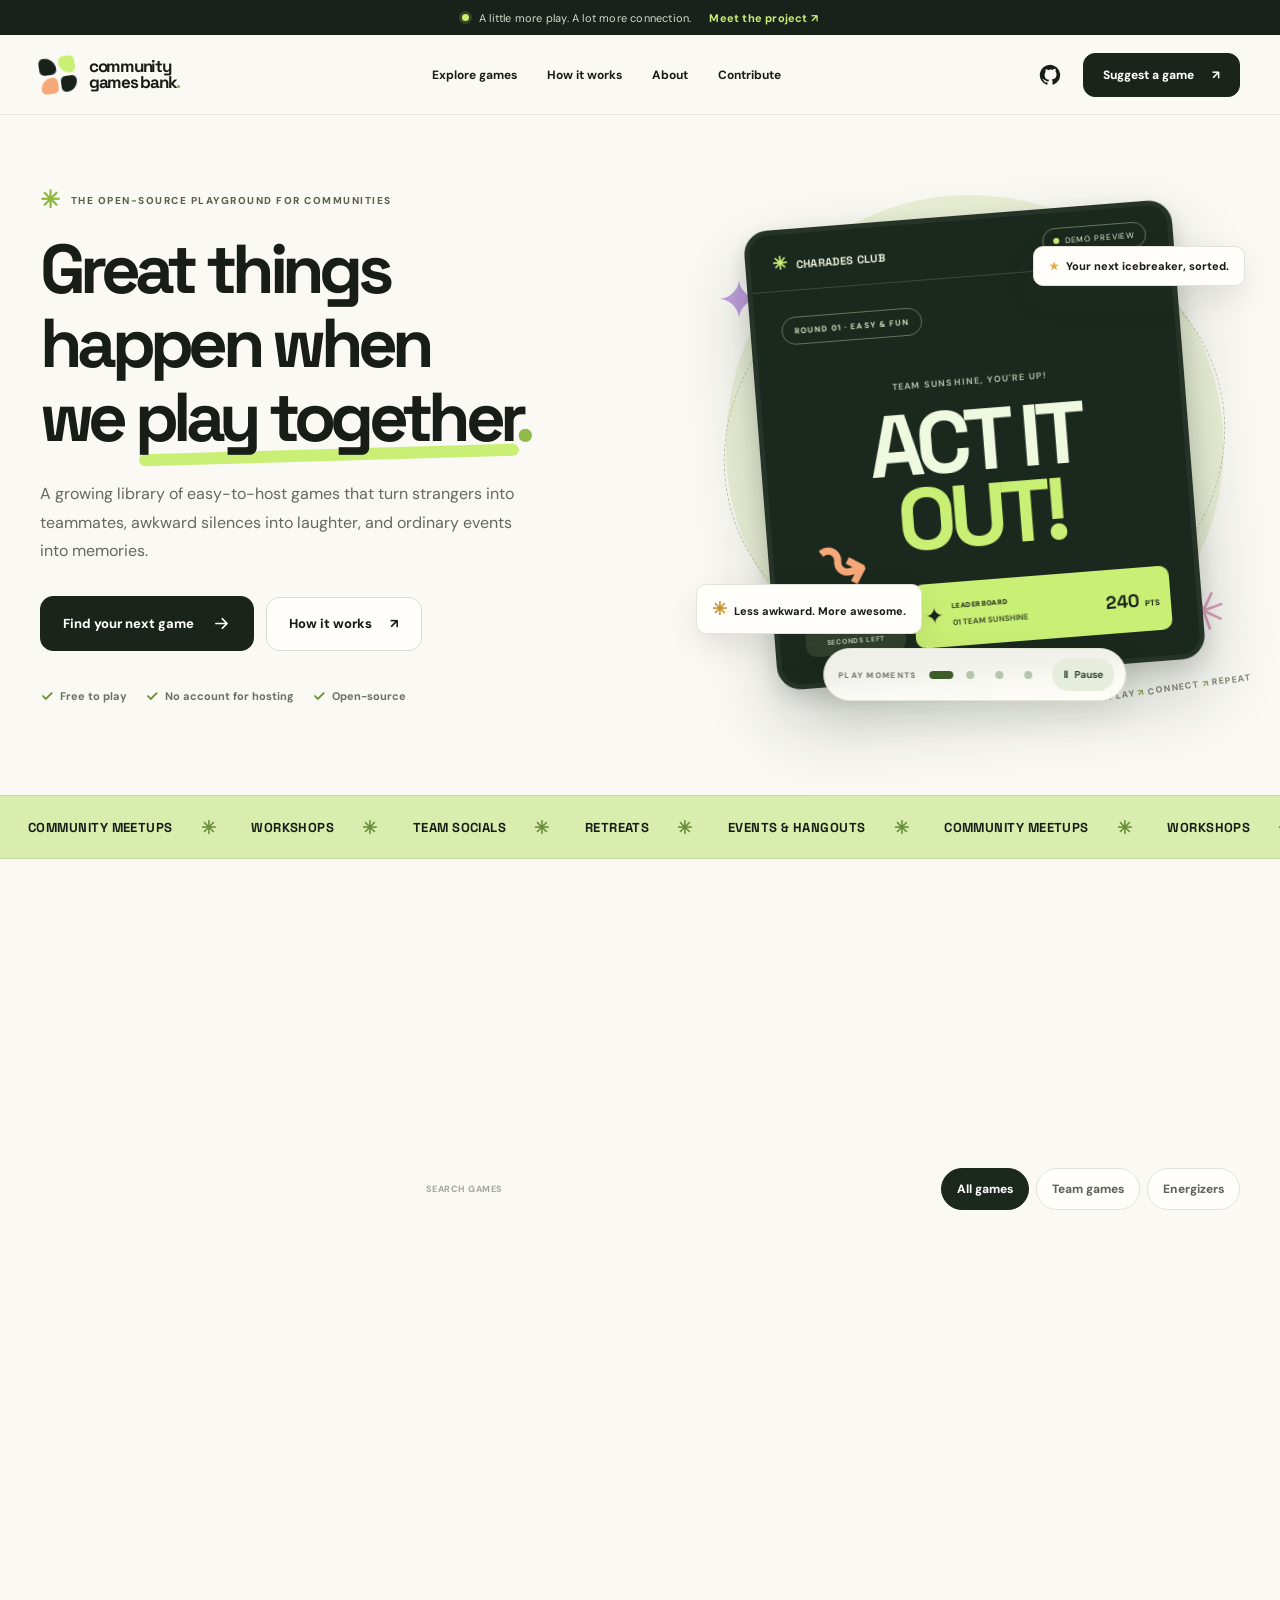
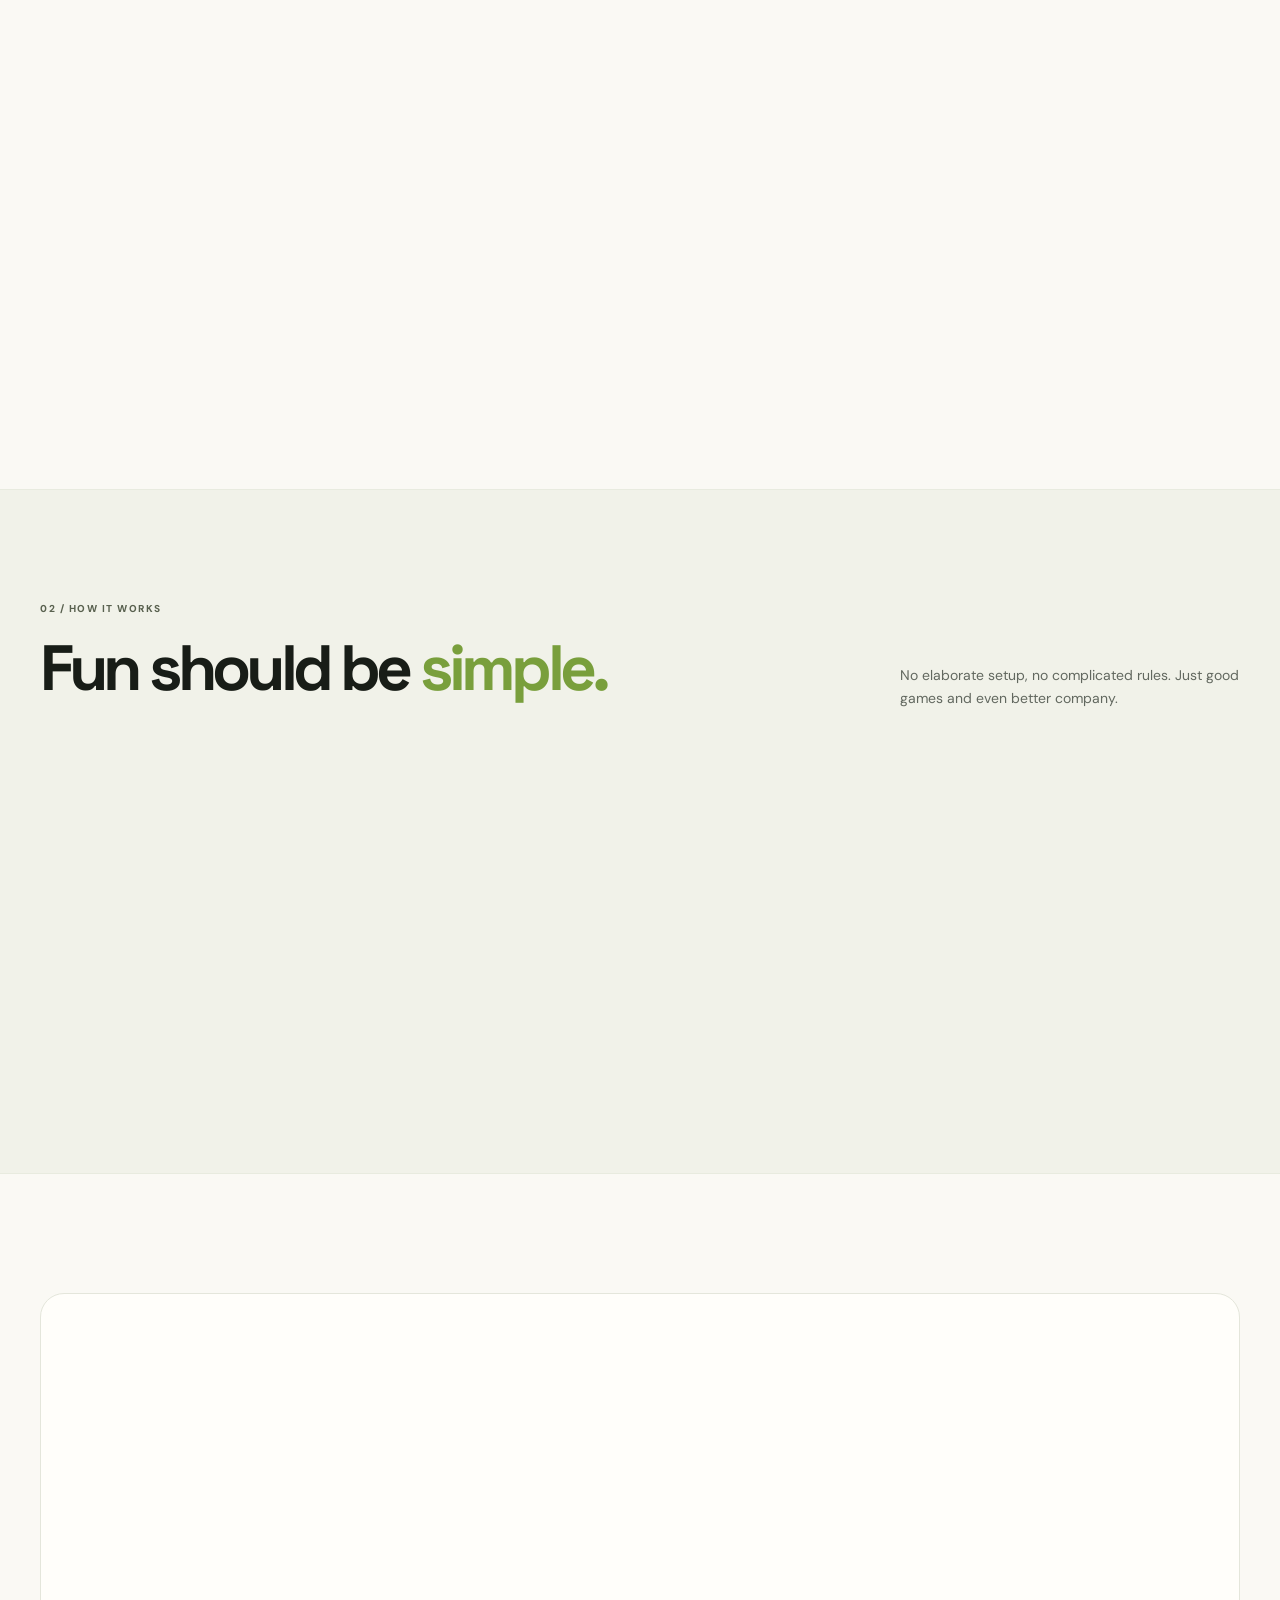
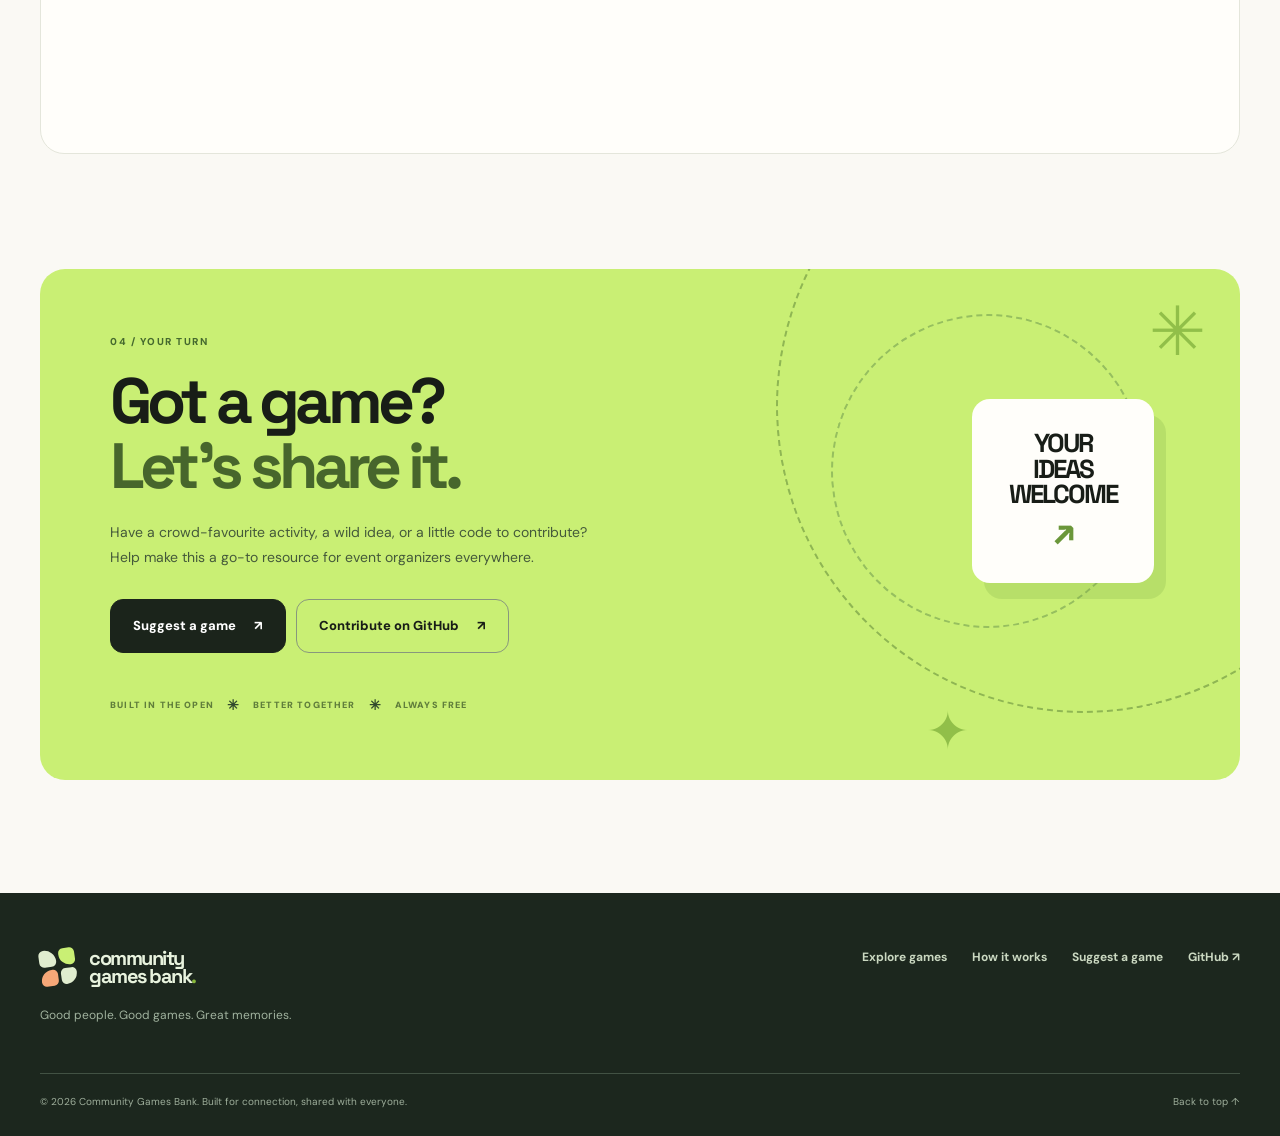
==== index.html @ 1882bea6 "Animate Games Bank homepage with scroll reveals and rotating game previews" ====
<!doctype html>
<html lang="en">
<head>
  <meta charset="utf-8">
  <meta name="viewport" content="width=device-width, initial-scale=1">
  <meta name="theme-color" content="#faf9f4">
  <meta name="description" content="Community Games Bank is a free, open-source library of fun, ready-to-host games for community managers, facilitators and event organizers. Find your next crowd favourite.">
  <meta property="og:type" content="website">
  <meta property="og:title" content="Community Games Bank — Play makes people connect">
  <meta property="og:description" content="Find and host fun group games for meetups, workshops, events and communities. Free, open-source, made for people bringing people together.">
  <meta property="og:url" content="https://community-games-bank.vercel.app/">
  <title>Community Games Bank — Bring people together through play</title>
  <link rel="preconnect" href="https://fonts.googleapis.com">
  <link rel="preconnect" href="https://fonts.gstatic.com" crossorigin>
  <link href="https://fonts.googleapis.com/css2?family=DM+Sans:wght@400;500;600;700;800&family=Space+Grotesk:wght@400;500;600;700;800&display=swap" rel="stylesheet">
  <link rel="stylesheet" href="/assets/styles.css?v=motion-2">
  <script src="/assets/app.js?v=motion-2" defer></script>
</head>
<body>
  <a class="skip-link" href="#main">Skip to content</a>
  <div class="notice"><span class="pulse-dot"></span> A little more play. A lot more connection. <a href="#about">Meet the project <span aria-hidden="true">↗</span></a></div>
  <header class="site-header" id="top">
    <div class="container header-inner">
      <a href="/" class="brand" aria-label="Community Games Bank home">
        <span class="brandmark" aria-hidden="true"><i></i><i></i><i></i><i></i></span>
        <span>community<span class="brand-second">games bank<span class="brand-period">.</span></span></span>
      </a>
      <nav class="desktop-nav" aria-label="Main navigation">
        <a href="#games">Explore games</a>
        <a href="#how">How it works</a>
        <a href="#about">About</a>
        <a href="#contribute">Contribute</a>
      </nav>
      <div class="header-actions">
        <a class="github-top" href="https://github.com/Mogaji-Bolaji-Abdullah/Community-Games-Bank" target="_blank" rel="noopener noreferrer" aria-label="GitHub repository (opens new tab)">
          <svg viewBox="0 0 24 24" aria-hidden="true"><path fill="currentColor" d="M12 .8A11.2 11.2 0 0 0 8.46 22.6c.56.1.77-.24.77-.54v-2.1c-3.13.68-3.79-1.33-3.79-1.33-.51-1.3-1.25-1.65-1.25-1.65-1.03-.7.08-.68.08-.68 1.13.08 1.72 1.16 1.72 1.16 1 .17 1.68.8 2.03 1.3.87.25 1.74.19 2.54.01.08-.72.38-1.3.7-1.59-2.5-.29-5.13-1.25-5.13-5.55 0-1.22.43-2.21 1.15-3-.11-.29-.5-1.43.1-2.99 0 0 .94-.3 3.07 1.15A10.7 10.7 0 0 1 12 6.03c.95 0 1.91.13 2.8.38 2.13-1.45 3.06-1.15 3.06-1.15.6 1.56.22 2.7.11 2.99.72.79 1.14 1.78 1.14 3 0 4.31-2.63 5.25-5.14 5.54.39.33.74.96.74 1.95v3.32c0 .3.2.65.77.54A11.2 11.2 0 0 0 12 .8Z"/></svg>
        </a>
        <a class="button button-dark header-cta" href="#contribute">Suggest a game <span aria-hidden="true">↗</span></a>
        <button class="menu-toggle" id="menuToggle" aria-label="Open navigation" aria-controls="mobileNav" aria-expanded="false"><span></span><span></span><span></span></button>
      </div>
    </div>
    <nav class="mobile-nav" id="mobileNav" aria-label="Mobile navigation" hidden>
      <a href="#games">Explore games</a><a href="#how">How it works</a><a href="#about">About</a><a href="#contribute">Contribute</a>
      <a href="https://github.com/Mogaji-Bolaji-Abdullah/Community-Games-Bank" target="_blank" rel="noopener noreferrer">View on GitHub ↗</a>
    </nav>
  </header>

  <main id="main">
    <section class="hero container" aria-labelledby="hero-heading">
      <div class="hero-copy">
        <div class="eyebrow"><span class="eyebrow-star">✳</span> THE OPEN-SOURCE PLAYGROUND FOR COMMUNITIES</div>
        <h1 id="hero-heading">Great things<br>happen when<br>we <span class="highlight-text">play together<span class="highlight-dot">.</span></span></h1>
        <p class="hero-description">A growing library of easy-to-host games that turn strangers into teammates, awkward silences into laughter, and ordinary events into memories.</p>
        <div class="hero-buttons">
          <a class="button button-dark button-large" href="#games">Find your next game <svg class="arrow-icon" viewBox="0 0 24 24" fill="none" stroke="currentColor" stroke-width="2.2" stroke-linecap="round" stroke-linejoin="round" aria-hidden="true"><path d="M5 12h14m-6-6 6 6-6 6"/></svg></a>
          <a class="button button-light button-large" href="#how">How it works <span aria-hidden="true">↗</span></a>
        </div>
        <div class="benefits"><span><svg viewBox="0 0 24 24" aria-hidden="true"><path d="m5 12 5 5L20 7"/></svg> Free to play</span><span><svg viewBox="0 0 24 24" aria-hidden="true"><path d="m5 12 5 5L20 7"/></svg> No account for hosting</span><span><svg viewBox="0 0 24 24" aria-hidden="true"><path d="m5 12 5 5L20 7"/></svg> Open-source</span></div>
      </div>
      <div class="hero-art" aria-label="Illustrative Charades Club game preview with sample teams, scores, and changing prompts" role="img">
        <div class="hero-spark hero-spark-one">✳</div><div class="hero-spark hero-spark-two">✦</div>
        <div class="floating-tag tag-top"><span>★</span> Your next icebreaker, sorted.</div>
        <div class="mock-window">
          <div class="mock-topbar"><span class="mock-brand"><span class="mock-brand-star">✳</span> CHARADES CLUB</span><span class="mock-live"><span></span> DEMO PREVIEW</span></div>
          <div class="mock-body">
            <div class="mock-play-label">ROUND 01 · EASY &amp; FUN</div>
            <div class="mock-mid"><div class="mock-turn-label">TEAM SUNSHINE, YOU'RE UP!</div><div class="mock-word"><span id="previewWordTop">ACT IT</span><br><em id="previewWordBottom">OUT!</em><span class="mock-squiggle">↝</span></div></div>
            <div class="mock-bottom"><div class="mock-timer"><span>00</span><span>:</span><span>45</span><small>SECONDS LEFT</small></div><div class="mock-score"><span class="mini-trophy">✦</span><div class="mock-score-label">LEADERBOARD <small>01 TEAM SUNSHINE</small></div><strong><span id="previewScore">240</span> <small>PTS</small></strong></div></div>
          </div>
        </div>
        <div class="floating-tag tag-bottom"><span class="tiny-party">✳</span> Less awkward. More awesome.</div>
        <div class="hero-preview-nav" aria-label="Animated game preview controls">
          <span class="preview-eyebrow">PLAY MOMENTS</span>
          <div class="preview-pips" id="previewPips" role="group" aria-label="Choose a preview">
            <button type="button" class="preview-pip is-active" data-slide="0" aria-label="Preview one: Act it out" aria-pressed="true"></button>
            <button type="button" class="preview-pip" data-slide="1" aria-label="Preview two: Guess the word" aria-pressed="false"></button>
            <button type="button" class="preview-pip" data-slide="2" aria-label="Preview three: Beat the clock" aria-pressed="false"></button>
            <button type="button" class="preview-pip" data-slide="3" aria-label="Preview four: Top the leaderboard" aria-pressed="false"></button>
          </div>
          <button type="button" class="preview-toggle" id="previewToggle" aria-label="Pause game preview animations" aria-pressed="false"><span aria-hidden="true">Ⅱ</span> Pause</button>
        </div>
        <span class="art-corner-stamp">PLAY <span>↗</span> CONNECT <span>↗</span> REPEAT</span>
      </div>
    </section>

    <div class="marquee-strip" aria-label="Great for meetups, workshops, team socials, retreats and community hangouts"><div class="marquee-inner"><span>COMMUNITY MEETUPS <b>✳</b></span><span>WORKSHOPS <b>✳</b></span><span>TEAM SOCIALS <b>✳</b></span><span>RETREATS <b>✳</b></span><span>EVENTS &amp; HANGOUTS <b>✳</b></span><span>COMMUNITY MEETUPS <b>✳</b></span><span>WORKSHOPS <b>✳</b></span></div></div>

    <section id="games" class="section library container" aria-labelledby="games-heading">
      <div class="section-header library-header"><div><p class="section-kicker">01 / THE GAME LIBRARY</p><h2 id="games-heading">Find the fun<span class="period">.</span></h2><p class="section-intro">The right activity can change the whole room. Explore what's ready to play.</p></div><div class="library-count"><span id="liveCount">01</span><small>GAME LIVE &amp;<br>MORE TO COME</small></div></div>
      <div class="directory-tools"><label class="search-shell" for="gameSearch"><svg viewBox="0 0 24 24" fill="none" stroke="currentColor" stroke-width="2" stroke-linecap="round" aria-hidden="true"><circle cx="11" cy="11" r="7"/><path d="m16 16 5 5"/></svg><input id="gameSearch" type="search" placeholder="Search games, formats, occasions..." autocomplete="off"><span class="search-hint">SEARCH GAMES</span></label><div class="filters" id="gameFilters" aria-label="Filter games"><button class="filter-chip active" type="button" data-filter="all" aria-pressed="true">All games</button></div></div>
      <div id="gamesGrid" class="games-grid" aria-live="polite" aria-relevant="additions removals"></div>
      <div class="empty-state" id="emptyState" hidden><span>✳</span><h3>No games found just yet.</h3><p>We're growing the library. Have a game in mind? Help us add it.</p><button type="button" class="button button-dark" data-open-suggest>Suggest a game ↗</button><button class="text-button" id="clearFilters" type="button">Clear filters</button></div>
      <div class="roadmap-block"><div class="roadmap-title"><div><span class="roadmap-label"><span class="tiny-green-dot"></span> UP NEXT IN THE BANK</span><h3>More ways to break the ice.</h3><p>Ideas we'd love to bring to life with the community.</p></div><a class="text-link" href="https://github.com/Mogaji-Bolaji-Abdullah/Community-Games-Bank/issues" target="_blank" rel="noopener noreferrer">See community ideas <span aria-hidden="true">↗</span></a></div><div class="roadmap-grid">
        <article class="roadmap-card roadmap-bingo"><div class="roadmap-art art-bingo"><div class="bingo-grid" aria-hidden="true"><span>B</span><span>I</span><span>N</span><span>G</span><span>O</span><span>★</span><span>♥</span><span>✳</span><span>✓</span><span>✦</span><span>◌</span><span>★</span><span>●</span><span>✳</span><span>✓</span></div></div><div class="roadmap-content"><span class="mini-status">ON THE WISHLIST</span><h4>Human Bingo</h4><p>Get people mingling with a mission.</p><button type="button" class="wishlist-button" data-request="Human Bingo">Request this game <span aria-hidden="true">↗</span></button></div></article>
        <article class="roadmap-card roadmap-trivia"><div class="roadmap-art art-trivia" aria-hidden="true"><span class="trivia-bubble">?</span><span class="trivia-tick">✳</span></div><div class="roadmap-content"><span class="mini-status">ON THE WISHLIST</span><h4>Quickfire Trivia</h4><p>A little friendly competition goes a long way.</p><button type="button" class="wishlist-button" data-request="Quickfire Trivia">Request this game <span aria-hidden="true">↗</span></button></div></article>
        <article class="roadmap-card roadmap-spin"><div class="roadmap-art art-spin" aria-hidden="true"><div class="spinner-art"><span>✦</span></div><div class="spinner-arrow">▼</div></div><div class="roadmap-content"><span class="mini-status">ON THE WISHLIST</span><h4>Icebreaker Roulette</h4><p>One spin. One prompt. Endless conversations.</p><button type="button" class="wishlist-button" data-request="Icebreaker Roulette">Request this game <span aria-hidden="true">↗</span></button></div></article>
      </div></div>
    </section>

    <section id="how" class="section how-section" aria-labelledby="how-heading"><div class="container"><div class="how-header"><div><p class="section-kicker">02 / HOW IT WORKS</p><h2 id="how-heading">Fun should be <span class="serif-accent">simple.</span></h2></div><p>No elaborate setup, no complicated rules. Just good games and even better company.</p></div><div class="steps-grid"><div class="step"><div class="step-num">01<span>↗</span></div><div class="step-icon step-icon-one" aria-hidden="true"><svg viewBox="0 0 64 64"><circle cx="28" cy="27" r="14" fill="none" stroke="currentColor" stroke-width="4"/><path d="m39 39 14 14" fill="none" stroke="currentColor" stroke-width="4" stroke-linecap="round"/></svg></div><h3>Pick your vibe</h3><p>Browse the bank and find a game that fits your people and your moment.</p></div><div class="step"><div class="step-num">02<span>↗</span></div><div class="step-icon step-icon-two" aria-hidden="true"><svg viewBox="0 0 64 64"><rect x="10" y="12" width="44" height="40" rx="8" fill="none" stroke="currentColor" stroke-width="4"/><path d="m27 22 17 10-17 10z" fill="currentColor"/></svg></div><h3>Hit play</h3><p>Open it in your browser, gather your teams, and let the good times roll.</p></div><div class="step"><div class="step-num">03<span>↗</span></div><div class="step-icon step-icon-three" aria-hidden="true"><svg viewBox="0 0 64 64"><path d="M16 49c5-12 7-14 16-14s11 2 16 14" fill="none" stroke="currentColor" stroke-width="4" stroke-linecap="round"/><circle cx="32" cy="21" r="10" fill="none" stroke="currentColor" stroke-width="4"/><path d="m51 16 4 0m-2-2v4M9 15l7 0m-3.5-3.5v7" stroke="currentColor" stroke-width="3" stroke-linecap="round"/></svg></div><h3>Make a memory</h3><p>Turn a room of people into a room full of stories worth retelling.</p></div></div></div></section>

    <section id="about" class="section about-section container" aria-labelledby="about-heading"><div class="about-card"><div class="about-left"><div class="about-stamp">BUILT FOR<br><strong>THE PEOPLE<br>PEOPLE</strong><span>✳</span></div></div><div class="about-right"><p class="section-kicker">03 / THE IDEA</p><h2 id="about-heading">Less planning.<br>More <em>playing.</em></h2><p>Every community manager knows the pressure of getting a room to connect. We built Community Games Bank so the fun part doesn't become another task on your to-do list.</p><p>This is a free, open-source collection for facilitators, community builders, volunteers and event hosts. We're starting with Charades and building the rest with you.</p><a href="https://github.com/Mogaji-Bolaji-Abdullah/Community-Games-Bank" class="text-link" target="_blank" rel="noopener noreferrer">Explore the open-source project <span aria-hidden="true">↗</span></a></div></div></section>

    <section id="contribute" class="section contribute-section container" aria-labelledby="contribute-heading"><div class="contribute-panel"><div class="contrib-deco deco-one">✳</div><div class="contrib-deco deco-two">✦</div><div class="contribute-copy"><p class="section-kicker">04 / YOUR TURN</p><h2 id="contribute-heading">Got a game?<br><em>Let's share it.</em></h2><p>Have a crowd-favourite activity, a wild idea, or a little code to contribute? Help make this a go-to resource for event organizers everywhere.</p><div class="contribute-buttons"><button type="button" class="button button-dark button-large" data-open-suggest>Suggest a game <span aria-hidden="true">↗</span></button><a href="https://github.com/Mogaji-Bolaji-Abdullah/Community-Games-Bank/blob/main/CONTRIBUTING.md" target="_blank" rel="noopener noreferrer" class="button button-outline button-large">Contribute on GitHub <span aria-hidden="true">↗</span></a></div><div class="contrib-foot">BUILT IN THE OPEN <span>✳</span> BETTER TOGETHER <span>✳</span> ALWAYS FREE</div></div><div class="contrib-sticker" aria-hidden="true"><span>YOUR<br>IDEAS<br>WELCOME</span><b>↗</b></div></div></section>
  </main>

  <footer class="footer"><div class="container"><div class="footer-top"><div><a href="/" class="brand footer-brand"><span class="brandmark" aria-hidden="true"><i></i><i></i><i></i><i></i></span><span>community<span class="brand-second">games bank<span class="brand-period">.</span></span></span></a><p>Good people. Good games. Great memories.</p></div><div class="footer-links"><a href="#games">Explore games</a><a href="#how">How it works</a><a href="#contribute">Suggest a game</a><a href="https://github.com/Mogaji-Bolaji-Abdullah/Community-Games-Bank" target="_blank" rel="noopener noreferrer">GitHub ↗</a></div></div><div class="footer-bottom"><span>© <span id="year">2026</span> Community Games Bank. Built for connection, shared with everyone.</span><a href="#top">Back to top ↑</a></div></div></footer>

  <dialog id="suggestDialog" class="suggest-dialog" aria-labelledby="dialogTitle"><div class="dialog-inner"><button type="button" class="dialog-close" id="closeDialog" aria-label="Close suggest game dialog">×</button><p class="section-kicker">HAVE AN IDEA?</p><h2 id="dialogTitle">Bring a game<br>to the bank<span class="period">.</span></h2><p class="dialog-sub">Share what you have in mind. We'll prepare a GitHub suggestion you can review and submit.</p><form id="suggestForm"><div class="form-field"><label for="ideaName">What's the game called? <span>*</span></label><input id="ideaName" name="game_name" placeholder="e.g. Guess the Emoji" required maxlength="100" autocomplete="off"></div><div class="form-field"><label for="ideaUse">What's it great for? <span>*</span></label><select id="ideaUse" name="use_case" required><option value="" disabled selected>Choose an occasion</option><option>Icebreakers & introductions</option><option>Team bonding</option><option>Energizers & warm-ups</option><option>Workshops & learning</option><option>Networking events</option><option>Other</option></select></div><div class="form-field"><label for="ideaDescription">How does it work? <span>*</span></label><textarea id="ideaDescription" name="description" rows="4" maxlength="2000" required placeholder="Tell us how to play, what you need, and why people love it..."></textarea></div><p class="form-note">You'll be taken to GitHub to submit the suggestion. A GitHub account is required. Nothing is submitted without your confirmation.</p><button type="submit" class="button button-dark button-large submit-idea">Continue to GitHub <span aria-hidden="true">↗</span></button></form></div></dialog>
</body>
</html>
---- assets/styles.css ----
:root{--ink:#181d17;--muted:#62685f;--paper:#faf9f4;--white:#fffefa;--line:#e6e5df;--lime:#c9ef74;--deep:#18221b;--orange:#f6a878;--purple:#c6b5ef;--radius:24px;--font:'DM Sans',sans-serif;--display:'Space Grotesk',sans-serif}*{box-sizing:border-box}html{scroll-behavior:smooth;scroll-padding-top:105px}body{margin:0;background:var(--paper);color:var(--ink);font-family:var(--font);-webkit-font-smoothing:antialiased}body.dialog-open{overflow:hidden}button,input,select,textarea{font:inherit}button{cursor:pointer}a{color:inherit;text-decoration:none}a:focus-visible,button:focus-visible,input:focus-visible,select:focus-visible,textarea:focus-visible{outline:3px solid #91bc42;outline-offset:4px}button:disabled{cursor:not-allowed;opacity:.6}p,h1,h2,h3,h4{margin-top:0}::selection{background:#d7f1a6;color:#19221b}.container{width:min(1200px,calc(100% - 80px));margin-inline:auto}.skip-link{position:absolute;top:-50px;left:10px;background:var(--ink);color:white;z-index:100;padding:12px 18px;border-radius:10px}.skip-link:focus{top:10px}.notice{height:35px;background:var(--deep);color:#d1ddc8;display:flex;justify-content:center;align-items:center;gap:10px;font-size:11px;letter-spacing:.018em}.notice a{color:var(--lime);font-weight:700;margin-left:8px}.pulse-dot,.tiny-green-dot{width:7px;height:7px;display:inline-block;background:var(--lime);border-radius:50%;box-shadow:0 0 0 3px #c9ef742b}.site-header{position:sticky;top:0;background:rgba(250,249,244,.96);backdrop-filter:blur(18px);border-bottom:1px solid #e6e6de;z-index:30}.header-inner{height:79px;display:flex;justify-content:space-between;align-items:center;gap:24px}.brand{display:inline-flex;align-items:center;gap:13px;flex-shrink:0;font-family:var(--display);font-size:17px;line-height:.93;font-weight:800;letter-spacing:-.075em}.brand-second{display:block}.brand-period{color:#87b73b}.brandmark{width:36px;height:36px;display:grid;grid-template-columns:1fr 1fr;gap:3px;transform:rotate(-8deg)}.brandmark i{display:block;background:var(--deep);border-radius:6px}.brandmark i:first-child{border-top-right-radius:14px}.brandmark i:nth-child(2){background:var(--lime);border-bottom-left-radius:14px}.brandmark i:nth-child(3){background:var(--orange);border-top-left-radius:14px}.brandmark i:last-child{border-bottom-right-radius:14px}.desktop-nav{display:flex;align-items:center;gap:30px;font-size:12px;font-weight:700}.desktop-nav a{transition:color .2s}.desktop-nav a:hover,.footer-links a:hover{color:#638b20}.header-actions{display:flex;align-items:center;gap:16px}.github-top{width:33px;height:33px;display:grid;place-items:center}.github-top svg{width:22px;height:22px}.button{display:inline-flex;justify-content:center;align-items:center;gap:18px;border:1px solid transparent;border-radius:12px;font-size:12px;font-weight:800;line-height:1;white-space:nowrap;transition:transform .2s ease,background .2s ease,border-color .2s ease;min-height:44px;padding:13px 19px}.button:hover{transform:translateY(-2px)}.button-dark{background:#1b241b;color:#fff;border-color:#1b241b}.button-dark:hover{background:#33402d}.button-light{background:#fffefa;border-color:#dadbd1;color:var(--ink)}.button-light:hover{border-color:#a9af9e}.button-outline{background:transparent;color:var(--ink);border-color:#88977d}.button-outline:hover{background:#f9ffd8}.button-large{min-height:54px;padding:17px 22px;border-radius:13px;font-size:13px}.arrow-icon{width:19px;height:19px}.menu-toggle{display:none;border:0;background:none;width:38px;height:38px;flex-direction:column;justify-content:center;gap:5px;padding:8px}.menu-toggle span{display:block;width:100%;height:2px;border-radius:1px;background:var(--ink)}.mobile-nav{padding:8px 28px 23px;background:var(--paper);border-top:1px solid var(--line)}.mobile-nav a{display:block;padding:13px 5px;font-size:14px;font-weight:700;border-bottom:1px solid var(--line)}.hero{min-height:646px;display:grid;grid-template-columns:1.08fr .92fr;align-items:center;gap:48px;padding-top:65px;padding-bottom:85px}.hero-copy{padding-top:6px}.eyebrow,.section-kicker{font-size:10px;font-weight:800;letter-spacing:.15em;color:#59614f}.eyebrow{display:flex;align-items:center;gap:9px}.eyebrow-star{color:#8db93c;font-size:24px;line-height:.6}.hero h1{font-family:var(--display);font-size:clamp(49px,5.4vw,76px);line-height:1.068;letter-spacing:-.082em;font-weight:800;margin:26px 0 25px;max-width:700px}.highlight-text{position:relative;display:inline-block;white-space:nowrap}.highlight-text::after{content:'';height:12px;position:absolute;left:1%;right:3%;bottom:-6px;background:var(--lime);z-index:-1;transform:rotate(-1.6deg);border-radius:24px}.highlight-dot,.period{color:#91b94b}.hero-description{font-size:16px;line-height:1.8;color:#646961;max-width:500px;margin:0 0 30px}.hero-buttons{display:flex;align-items:center;flex-wrap:wrap;gap:12px}.benefits{margin-top:38px;display:flex;gap:18px;flex-wrap:wrap;color:#697166;font-size:11px;font-weight:700}.benefits>span{display:inline-flex;gap:6px;align-items:center}.benefits svg{width:14px;height:14px;fill:none;stroke:#688f31;stroke-width:3;stroke-linecap:round}.hero-art{position:relative;min-height:530px;display:flex;justify-content:center;align-items:center;isolation:isolate}.hero-art:before{content:'';position:absolute;z-index:-2;width:94%;height:94%;border-radius:49% 51% 50% 50%;background:#eaf0d6;transform:rotate(8deg)}.hero-art:after{content:'';position:absolute;z-index:-1;width:95%;height:80%;border:1px dashed #bec6aa;border-radius:50%;transform:rotate(-13deg)}.mock-window{position:relative;width:81%;min-width:310px;max-width:430px;transform:rotate(-4.5deg);border-radius:24px;background:#1b281e;box-shadow:0 34px 75px #1b281e38,0 9px 22px #1b281e28;border:5px solid #263329;overflow:hidden;z-index:1}.mock-topbar{height:57px;display:flex;justify-content:space-between;align-items:center;padding:0 22px;border-bottom:1px solid #3a493b;color:#e9f2dd}.mock-brand{font-family:var(--display);font-size:11px;font-weight:800;letter-spacing:.03em}.mock-brand-star{color:var(--lime);font-size:18px;margin-right:5px}.mock-live{font-size:8px;letter-spacing:.11em;border:1px solid #65795f;border-radius:30px;padding:7px 10px;display:flex;align-items:center;gap:6px}.mock-live span{width:6px;height:6px;border-radius:50%;background:var(--lime)}.mock-body{padding:26px}.mock-play-label{display:inline-block;border:1px solid #61745c;color:#cbddb9;font-weight:800;letter-spacing:.13em;font-size:8px;padding:8px 12px;border-radius:30px}.mock-mid{min-height:245px;display:flex;justify-content:center;align-items:center;flex-direction:column;text-align:center}.mock-turn-label{font-size:9px;color:#a5b5a1;font-weight:800;letter-spacing:.13em;margin:20px 0 16px}.mock-word{color:#eef9df;font-family:var(--display);font-weight:800;font-size:clamp(65px,6.8vw,95px);line-height:.86;letter-spacing:-.08em;position:relative}.mock-word em{font-style:normal;color:var(--lime)}.mock-squiggle{position:absolute;left:-60px;bottom:-22px;transform:rotate(32deg);font-size:58px;color:var(--orange)}.mock-bottom{display:flex;gap:10px;margin-top:4px}.mock-timer{min-width:100px;padding:12px 10px 10px;background:#31402e;color:var(--lime);font-family:var(--display);font-size:27px;font-weight:800;border-radius:10px;text-align:center;line-height:1}.mock-timer>span:nth-child(2){opacity:.5}.mock-timer small{font-family:var(--font);display:block;font-size:7px;color:#bdcbb4;margin-top:8px;letter-spacing:.1em}.mock-score{flex:1;display:flex;align-items:center;padding:11px;gap:9px;background:var(--lime);border-radius:10px;color:#18221b}.mini-trophy{font-size:22px}.mock-score-label{font-size:7px;font-weight:800;letter-spacing:.06em}.mock-score-label small{display:block;margin-top:7px;letter-spacing:0;font-size:8px;opacity:.75}.mock-score strong{font-size:18px;font-family:var(--display);margin-left:auto;white-space:nowrap}.mock-score strong small{font-family:var(--font);font-size:8px}.floating-tag{position:absolute;z-index:3;background:#fffefa;border:1px solid #e2e2d8;padding:12px 15px;border-radius:10px;box-shadow:0 12px 30px #3343301c;font-size:11px;font-weight:800}.tag-top{top:66px;right:-5px;transform:rotate(7deg)}.tag-top span{color:#e6ab49;margin-right:4px}.tag-bottom{left:-14px;bottom:76px;transform:rotate(-8deg)}.tiny-party{color:#c79231;font-size:18px;margin-right:4px}.hero-spark{position:absolute;font-size:55px;color:#dda2bb}.hero-spark-one{right:14px;bottom:62px;transform:rotate(25deg)}.hero-spark-two{left:6px;top:84px;color:#c09fe0}.art-corner-stamp{position:absolute;right:-12px;bottom:17px;font-size:9px;font-weight:900;letter-spacing:.1em;color:#89907f;transform:rotate(-8deg)}.art-corner-stamp span{color:#8eae54}.marquee-strip{background:#d9eeae;border-block:1px solid #c5dfa1;overflow:hidden}.marquee-inner{height:62px;display:flex;align-items:center;justify-content:space-between;gap:36px;white-space:nowrap;min-width:max-content;width:100%;padding:0 28px;font-family:var(--display);font-size:13px;letter-spacing:.035em;font-weight:800}.marquee-inner span{display:inline-flex;align-items:center;gap:28px}.marquee-inner b{font-size:18px;color:#6c913e;font-weight:800}.section{padding-top:112px;padding-bottom:112px}.section-header{display:flex;justify-content:space-between;align-items:end;gap:20px}.section-kicker{margin-bottom:21px}.section h2{font-family:var(--display);font-size:clamp(42px,5vw,64px);letter-spacing:-.075em;line-height:1.02;margin:0 0 18px;font-weight:800}.section-intro{font-size:15px;color:var(--muted);margin:0;line-height:1.7}.library-count{display:flex;align-items:center;gap:12px;border-left:1px solid #d8dbce;padding-left:22px;min-width:160px;margin-bottom:4px}.library-count>span{font-size:58px;font-family:var(--display);letter-spacing:-.09em;font-weight:800}.library-count small{font-size:9px;letter-spacing:.075em;font-weight:800;color:#71796c;line-height:1.65}.directory-tools{display:flex;justify-content:space-between;gap:20px;align-items:center;margin:47px 0 25px;flex-wrap:wrap}.search-shell{display:flex;align-items:center;flex:1;min-width:250px;max-width:480px;height:56px;border:1px solid #dce0d2;border-radius:12px;background:#fffefa;padding:0 16px;gap:12px;transition:border-color .2s,box-shadow .2s}.search-shell:focus-within{border-color:#8bae4c;box-shadow:0 0 0 3px #c8f08050}.search-shell svg{width:21px;height:21px;color:#889183}.search-shell input{width:100%;min-width:0;background:none;border:0;outline:0!important;color:var(--ink);font-size:13px}.search-shell input::placeholder{color:#8d948b}.search-hint{white-space:nowrap;font-size:9px;color:#a3a99f;font-weight:800;letter-spacing:.06em}.filters{display:flex;align-items:center;gap:7px;flex-wrap:wrap}.filter-chip{border:1px solid #e0e3d9;padding:11px 15px;min-height:42px;background:#fffefa;color:#5c665a;border-radius:30px;font-size:12px;font-weight:800;transition:.2s}.filter-chip:hover{border-color:#919c83}.filter-chip.active{background:#1c271e;border-color:#1c271e;color:white}.games-grid{display:grid;grid-template-columns:1fr;gap:20px}.game-card{display:grid;grid-template-columns:1.1fr .9fr;min-height:353px;background:#fffefa;border:1px solid #e3e4dd;border-radius:22px;overflow:hidden;transition:box-shadow .22s,transform .22s}.game-card:hover{box-shadow:0 20px 55px #20301b14;transform:translateY(-3px)}.game-visual{min-height:336px;padding:24px;position:relative;overflow:hidden;display:flex;justify-content:center;align-items:center}.visual-charades{background:#d5ef99}.visual-charades:before{content:'';position:absolute;inset:34px 28px;border:2px dashed #89ac53;border-radius:150px;transform:rotate(12deg)}.visual-charades:after{content:'✳';position:absolute;left:40px;bottom:10px;font-size:75px;line-height:1;color:#93b758}.charades-poster{width:72%;height:84%;background:#243026;border:7px solid #30432e;border-radius:18px;transform:rotate(8deg);box-shadow:14px 14px 0 #819e5f45,0 18px 35px #253b2925;color:white;display:flex;align-items:center;justify-content:center;flex-direction:column;position:relative}.poster-top{position:absolute;top:20px;left:20px;font-family:var(--display);font-weight:800;font-size:9px;letter-spacing:.12em;color:#b5d1a3}.poster-stars{position:absolute;top:33px;right:30px;color:#e9bd89;font-size:27px}.poster-word{font-family:var(--display);font-size:clamp(45px,5vw,85px);font-weight:800;letter-spacing:-.085em;line-height:.84;text-align:center}.poster-word em{font-style:normal;color:var(--lime)}.poster-foot{position:absolute;bottom:22px;left:20px;font-size:9px;font-weight:800;color:#bad6a7;letter-spacing:.06em}.poster-corner{position:absolute;top:-8px;left:-8px;width:50px;height:50px;border:9px solid #d5ef99;border-radius:50%}.game-visual .little-sticker{position:absolute;right:27px;top:34px;z-index:2;transform:rotate(9deg);border-radius:8px;padding:10px 13px;background:#fffef7;border:1px solid #dce0d1;font-family:var(--display);font-size:10px;font-weight:800;box-shadow:0 8px 22px #2631201e}.game-content{display:flex;flex-direction:column;padding:35px 37px;justify-content:center}.game-topline{display:flex;align-items:center;gap:10px;flex-wrap:wrap;margin-bottom:17px}.status-badge{display:inline-flex;align-items:center;gap:7px;border-radius:24px;background:#dcefbf;font-size:10px;font-weight:800;padding:7px 11px;color:#344b24;letter-spacing:.03em}.status-badge:before{content:'';width:6px;height:6px;border-radius:50%;background:#4e812b}.game-category{font-size:10px;font-weight:800;color:#879181;letter-spacing:.1em}.game-content h3{font-family:var(--display);font-size:clamp(32px,3.4vw,49px);line-height:1.05;letter-spacing:-.065em;margin:0 0 13px}.game-content p{color:var(--muted);font-size:14px;line-height:1.75;max-width:395px}.game-meta{display:flex;flex-wrap:wrap;gap:7px;margin:10px 0 28px}.game-meta span{font-size:10px;font-weight:800;border:1px solid #e5e9df;background:#f9faf5;color:#667064;border-radius:7px;padding:8px 10px}.game-actions{display:flex;align-items:center;flex-wrap:wrap;gap:19px}.game-actions .button{min-width:151px}.inline-source{font-size:12px;font-weight:800;border-bottom:1px solid #8a9880;padding-bottom:4px}.inline-source:hover{color:#577c34}.empty-state{border:1px dashed #bdc3ad;border-radius:18px;padding:65px 22px;text-align:center;background:#f4f5eb}.empty-state>span{font-size:54px;color:#9fb96d}.empty-state h3{font-family:var(--display);font-size:27px;letter-spacing:-.06em;margin:10px 0}.empty-state p{color:#6c7567;font-size:14px}.empty-state .button{margin:8px}.text-button{background:none;border:0;text-decoration:underline;font-size:12px;font-weight:700}.roadmap-block{margin-top:57px}.roadmap-title{display:flex;justify-content:space-between;align-items:end;gap:15px;margin-bottom:23px}.roadmap-label{font-size:9px;font-weight:800;letter-spacing:.13em;display:flex;align-items:center;gap:10px;color:#648244}.roadmap-title h3{font-family:var(--display);letter-spacing:-.06em;font-size:29px;margin:12px 0 7px}.roadmap-title p{color:var(--muted);font-size:13px;margin:0}.text-link{font-size:12px;font-weight:800;border-bottom:1px solid #9ca68d;padding-bottom:5px;white-space:nowrap}.text-link:hover{color:#668e28;border-color:#668e28}.roadmap-grid{display:grid;grid-template-columns:repeat(3,minmax(0,1fr));gap:16px}.roadmap-card{display:grid;grid-template-columns:120px 1fr;align-items:stretch;background:#fffefa;border:1px solid #e5e6dc;border-radius:16px;overflow:hidden;min-height:185px}.roadmap-art{display:flex;align-items:center;justify-content:center;position:relative;overflow:hidden}.art-bingo{background:#f5ccab}.art-trivia{background:#d6c5f1}.art-spin{background:#d3e5a5}.bingo-grid{display:grid;grid-template-columns:repeat(3,23px);grid-auto-rows:23px;gap:3px;transform:rotate(-16deg);padding:10px;background:#fffefa;border-radius:8px;box-shadow:5px 7px 0 #b8846455}.bingo-grid span{background:#fbe7d9;border-radius:3px;font-weight:900;font-size:11px;display:grid;place-items:center;color:#674c3f}.bingo-grid span:nth-child(3n){background:#f0a87b}.trivia-bubble{font-family:var(--display);font-size:115px;font-weight:800;line-height:1;transform:rotate(15deg);color:#4c396c;text-shadow:5px 8px 0 #a795d7}.trivia-tick{font-size:40px;color:white;position:absolute;top:13px;left:13px}.spinner-art{width:104px;height:104px;background:conic-gradient(#30402d 0 65deg,#e8f2c9 65deg 125deg,#9cbe70 125deg 185deg,#f3e9a0 185deg 245deg,#f5b894 245deg 305deg,#cadba2 305deg 360deg);border-radius:50%;border:5px solid #fff;box-shadow:0 7px 0 #9cb67355;display:grid;place-items:center;transform:rotate(-16deg)}.spinner-art span{font-size:40px;color:white;background:#32442f;border-radius:50%;height:38px;width:38px;display:grid;place-items:center}.spinner-arrow{position:absolute;top:23px;font-size:20px;color:#30402d}.roadmap-content{padding:21px 16px 17px}.mini-status{font-size:8px;letter-spacing:.09em;color:#868c80;font-weight:800}.roadmap-card h4{font-family:var(--display);font-size:19px;letter-spacing:-.045em;margin:9px 0 7px}.roadmap-card p{color:#7a7e75;font-size:10px;line-height:1.65;margin-bottom:14px}.wishlist-button{border:0;padding:0;background:none;color:#39512e;text-align:left;font-size:10px;font-weight:900}.wishlist-button:hover{text-decoration:underline}.how-section{background:#f1f2e9;border-top:1px solid #e8ebdf;border-bottom:1px solid #e8ebdf}.how-header{display:flex;justify-content:space-between;gap:35px;align-items:end}.how-header>p{max-width:340px;color:var(--muted);font-size:14px;line-height:1.7;margin:0 0 8px}.serif-accent{color:#799f3c}.steps-grid{display:grid;grid-template-columns:repeat(3,minmax(0,1fr));gap:20px;margin-top:53px}.step{padding:30px 32px 33px;background:#fffefa;border:1px solid #e1e4da;border-radius:18px;min-height:289px}.step-num{display:flex;justify-content:space-between;font-family:var(--display);font-size:12px;font-weight:800;color:#7c8872}.step-num span{font-size:21px;font-weight:400}.step-icon{width:70px;height:70px;margin:14px 0 18px;border-radius:18px;display:flex;align-items:center;justify-content:center;transform:rotate(-7deg)}.step-icon svg{width:50px;height:50px}.step-icon-one{background:#d4ec99}.step-icon-two{background:#efb993;transform:rotate(7deg)}.step-icon-three{background:#d1c4ee}.step h3{font-family:var(--display);font-size:23px;letter-spacing:-.05em;margin:0 0 10px}.step p{font-size:13px;line-height:1.8;color:#72796c;margin:0}.about-section{padding-top:119px;padding-bottom:115px}.about-card{display:grid;grid-template-columns:43% 57%;overflow:hidden;border:1px solid #e4e6db;border-radius:24px;background:#fffefa;min-height:453px}.about-left{background:#1f2d24;position:relative;display:flex;align-items:center;justify-content:center;overflow:hidden}.about-left:before{content:'';position:absolute;width:460px;height:460px;border:2px dashed #536a4b;transform:rotate(-16deg);border-radius:50%}.about-left:after{content:'✳';position:absolute;top:-56px;right:-24px;color:#698e43;font-size:175px}.about-stamp{width:230px;height:230px;background:var(--lime);border-radius:50%;transform:rotate(-12deg);display:flex;align-items:center;justify-content:center;text-align:center;flex-direction:column;gap:4px;font-family:var(--display);font-size:17px;font-weight:800;letter-spacing:.06em;line-height:1.02;box-shadow:12px 20px 0 #c9ef741e;z-index:1}.about-stamp strong{font-size:35px;letter-spacing:-.07em;line-height:1}.about-stamp span{font-size:32px;line-height:1}.about-right{padding:63px 62px}.about-right h2{font-size:clamp(39px,4.2vw,55px);margin-bottom:24px}.about-right h2 em{font-style:normal;color:#90b746}.about-right p:not(.section-kicker){font-size:13px;line-height:1.9;color:#687164;max-width:525px;margin-bottom:17px}.about-right .text-link{display:inline-block;margin-top:10px}.contribute-section{padding-top:0;padding-bottom:113px}.contribute-panel{background:var(--lime);border-radius:25px;min-height:424px;padding:66px 70px;position:relative;overflow:hidden;display:flex;align-items:center;isolation:isolate}.contribute-panel:before{content:'';position:absolute;right:-150px;top:-170px;width:610px;height:610px;border:2px dashed #8fb653;border-radius:50%;transform:rotate(-13deg);z-index:-1}.contribute-panel:after{content:'';position:absolute;right:95px;top:45px;width:310px;height:310px;border:2px dashed #96bf5f;border-radius:50%;transform:rotate(18deg);z-index:-1}.contribute-copy{max-width:690px}.contribute-panel .section-kicker{color:#45692e}.contribute-panel h2{font-size:clamp(45px,5vw,67px);margin-bottom:21px}.contribute-panel h2 em{font-style:normal;color:#47662c}.contribute-copy>p:not(.section-kicker){max-width:510px;font-size:14px;line-height:1.8;color:#44593a}.contribute-buttons{display:flex;gap:10px;flex-wrap:wrap;margin-top:28px}.contrib-foot{display:flex;gap:13px;align-items:center;flex-wrap:wrap;font-size:9px;font-weight:900;letter-spacing:.13em;margin-top:43px;color:#607e3b}.contrib-foot span{color:#31492d;font-size:14px}.contrib-sticker{position:absolute;right:86px;top:130px;width:182px;height:184px;display:flex;justify-content:center;align-items:center;flex-direction:column;background:#fffefa;border-radius:18px;transform:rotate(13deg);box-shadow:12px 16px 0 #78a44436;font-family:var(--display);font-size:26px;font-weight:800;line-height:.97;letter-spacing:-.08em;text-align:center}.contrib-sticker b{font-size:37px;margin-top:7px;color:#6b973a}.contrib-deco{position:absolute;right:34px;top:19px;font-size:68px;color:#91bf49}.deco-two{top:auto;bottom:15px;right:270px;font-size:52px}.footer{background:#1c271e;color:#e8f3de}.footer-top{padding:56px 0 50px;display:flex;justify-content:space-between;gap:30px}.footer-brand{font-size:20px}.footer-brand .brandmark i:first-child,.footer-brand .brandmark i:last-child{background:#e0edcf}.footer-top p{font-size:12px;margin:21px 0 0;color:#a0b29e}.footer-links{display:flex;align-items:flex-start;gap:25px;font-size:12px;font-weight:700;color:#cad8c1;flex-wrap:wrap}.footer-bottom{display:flex;justify-content:space-between;gap:16px;border-top:1px solid #425244;padding:21px 0 28px;font-size:10px;color:#9eae9b}.footer-bottom a:hover{color:var(--lime)}.suggest-dialog{border:0;border-radius:22px;padding:0;max-height:min(92vh,890px);width:min(540px,calc(100% - 28px));box-shadow:0 30px 100px #0a150e85;background:#fffefa;color:var(--ink)}.suggest-dialog::backdrop{background:#172116aa;backdrop-filter:blur(6px)}.dialog-inner{padding:44px 48px;position:relative}.dialog-close{position:absolute;top:18px;right:22px;font-size:27px;line-height:1;color:#6a7265;background:#edf0e7;border:0;width:35px;height:35px;border-radius:50%}.dialog-inner h2{font-size:44px;font-family:var(--display);font-weight:800;line-height:1.02;letter-spacing:-.07em;margin:12px 0 17px}.dialog-sub{font-size:13px;color:#697267;line-height:1.7;margin-bottom:24px}.form-field{display:flex;flex-direction:column;gap:8px;margin-bottom:18px}.form-field label{font-size:12px;font-weight:800}.form-field label span{color:#ba6954}.form-field input,.form-field select,.form-field textarea{background:#f8f9f2;border:1px solid #dde2d7;border-radius:10px;padding:13px 14px;color:var(--ink);font-size:13px;width:100%;resize:vertical}.form-field textarea{min-height:100px}.form-note{font-size:10px;color:#777f73;line-height:1.5;margin-bottom:20px}.submit-idea{width:100%}
@media(max-width:1180px){.container{width:min(1140px,calc(100% - 54px))}.desktop-nav{gap:18px}.hero{gap:18px}.hero h1{font-size:clamp(45px,5.35vw,70px)}.roadmap-card{grid-template-columns:100px 1fr}.roadmap-content{padding:20px 13px}.about-right{padding:50px 42px}.contrib-sticker{right:40px}}
@media(max-width:920px){.desktop-nav{display:none}.menu-toggle{display:flex}.header-cta{display:none}.header-inner{height:70px}.hero{grid-template-columns:1fr;gap:0;min-height:0;padding-top:76px;padding-bottom:50px}.hero h1{font-size:clamp(50px,8vw,77px);max-width:760px}.hero-description{max-width:640px}.hero-art{min-height:490px;margin:30px auto 0;width:min(650px,100%)}.mock-window{min-width:340px;width:65%}.roadmap-grid{grid-template-columns:1fr 1fr}.roadmap-card:last-child{grid-column:span 2}.roadmap-card{min-height:160px}.roadmap-art{min-height:160px}.about-card{grid-template-columns:38% 62%}.about-right{padding:42px}.contrib-sticker{transform:rotate(16deg) scale(.72);transform-origin:right center;right:48px;top:85px}.contribute-copy{max-width:540px}.contribute-panel{padding:60px 49px}.contribute-copy>p:not(.section-kicker){max-width:430px}}
@media(max-width:700px){.container{width:calc(100% - 36px)}.notice{font-size:9px;gap:6px;padding:0 9px}.notice a{margin-left:0}.site-header{top:0}.header-inner{height:66px}.brand{font-size:16px}.brandmark{width:33px;height:33px}.hero{padding-top:59px}.eyebrow{font-size:9px;letter-spacing:.095em}.hero h1{font-size:clamp(45px,10.5vw,69px);letter-spacing:-.075em;margin:25px 0}.hero-description{font-size:14px;line-height:1.75}.hero-buttons .button{min-height:50px}.benefits{margin-top:26px;gap:12px;font-size:10px}.hero-art{min-height:400px;margin-top:19px}.mock-window{min-width:0;width:72%;max-width:390px}.mock-body{padding:17px}.mock-topbar{height:46px;padding:0 14px}.mock-word{font-size:clamp(52px,11vw,84px)}.mock-mid{min-height:185px}.mock-play-label{font-size:7px}.mock-bottom{gap:5px}.mock-timer{min-width:82px;font-size:21px}.mock-score strong{font-size:14px}.mock-score-label{font-size:6px}.mock-score-label small{font-size:7px}.tag-top{right:2px;top:20px}.tag-bottom{bottom:29px;left:0}.floating-tag{font-size:9px;padding:10px}.hero-spark-one{bottom:38px}.marquee-inner{height:51px;font-size:11px}.section{padding-top:80px;padding-bottom:80px}.section-header{align-items:flex-start}.section h2{font-size:clamp(42px,8vw,56px)}.section-kicker{margin-bottom:14px}.library-count{min-width:0;padding-left:12px;gap:7px;margin-top:11px}.library-count>span{font-size:40px}.library-count small{font-size:7px}.section-intro{font-size:13px}.directory-tools{margin-top:33px;gap:17px;align-items:stretch}.search-shell{max-width:none;min-width:100%;height:52px}.search-hint{display:none}.filter-chip{font-size:10px;padding:10px 13px;min-height:39px}.game-card{grid-template-columns:1fr}.game-visual{min-height:255px;max-height:280px;padding:10px}.visual-charades:before{inset:18px 35px}.charades-poster{width:58%;height:86%}.poster-word{font-size:clamp(51px,10vw,73px)}.game-content{padding:28px}.game-content h3{font-size:36px}.game-content p{font-size:13px}.game-meta{margin:5px 0 24px}.roadmap-title{align-items:start}.roadmap-title h3{font-size:25px}.roadmap-title .text-link{font-size:10px}.roadmap-grid{grid-template-columns:1fr}.roadmap-card:last-child{grid-column:auto}.roadmap-card{grid-template-columns:120px 1fr;min-height:155px}.roadmap-art{min-height:155px}.roadmap-content{padding:19px}.how-header{display:block}.how-header>p{max-width:600px;margin-top:18px}.steps-grid{grid-template-columns:1fr;gap:12px;margin-top:28px}.step{min-height:0;padding:23px 28px}.step-icon{margin:10px 0 14px}.about-card{grid-template-columns:1fr}.about-left{min-height:320px}.about-stamp{transform:rotate(-12deg) scale(.9)}.about-right{padding:36px 28px 43px}.about-right h2{font-size:44px}.contribute-panel{padding:43px 30px 35px;min-height:0;display:block}.contribute-panel:before{right:-290px}.contrib-sticker{position:relative;top:auto;right:auto;margin:35px 0 20px auto;transform:rotate(12deg) scale(.85)}.contribute-copy h2{font-size:49px}.contrib-foot{font-size:8px;gap:9px}.footer-top{padding:48px 0 34px;display:block}.footer-links{margin-top:34px;gap:16px 24px}.footer-bottom{display:block;line-height:1.9}.footer-bottom a{display:block;margin-top:8px}.dialog-inner{padding:36px 24px 30px}.dialog-inner h2{font-size:39px}}
@media(max-width:400px){.hero h1{font-size:42px}.hero-buttons .button{font-size:11px;padding:13px}.mock-window{width:80%}.tag-top{right:-9px}.tag-bottom{left:-7px}.benefits{gap:7px}.game-actions{gap:15px}.roadmap-card{grid-template-columns:105px 1fr}.library-count small{display:none}}
@media(prefers-reduced-motion:reduce){*,*:before,*:after{scroll-behavior:auto!important;animation:none!important;transition:none!important}}

.visual-lime{background:#d5ef99}.visual-peach{background:#f9d3ba}.visual-lilac{background:#ded3f5}.visual-sky{background:#cce6e2}.visual-cream{background:#f3e6c9}

/* Motion system — progressive enhancement; page remains readable without JavaScript. */
:root{--motion-ease:cubic-bezier(.17,.8,.23,1);--motion-snappy:cubic-bezier(.18,1,.3,1)}
body.motion-on .reveal-target{opacity:0;transform:translate3d(0,43px,0) scale(.976);filter:blur(7px);transition:opacity .85s var(--motion-ease) var(--reveal-delay,0ms),transform .9s var(--motion-snappy) var(--reveal-delay,0ms),filter .85s ease var(--reveal-delay,0ms)}
body.motion-on .reveal-target.is-visible{opacity:1;transform:translate3d(0,0,0) scale(1);filter:blur(0)}
body.motion-on .hero-copy .eyebrow,body.motion-on .hero-copy h1,body.motion-on .hero-copy .hero-description,body.motion-on .hero-copy .hero-buttons,body.motion-on .hero-copy .benefits{opacity:0;transform:translate3d(0,33px,0);filter:blur(9px)}
body.motion-on.hero-enter .hero-copy .eyebrow,body.motion-on.hero-enter .hero-copy h1,body.motion-on.hero-enter .hero-copy .hero-description,body.motion-on.hero-enter .hero-copy .hero-buttons,body.motion-on.hero-enter .hero-copy .benefits{animation:heroRise .94s var(--motion-snappy) both}
body.motion-on.hero-enter .hero-copy .eyebrow{animation-delay:90ms}
body.motion-on.hero-enter .hero-copy h1{animation-delay:200ms}
body.motion-on.hero-enter .hero-copy .hero-description{animation-delay:360ms}
body.motion-on.hero-enter .hero-copy .hero-buttons{animation-delay:500ms}
body.motion-on.hero-enter .hero-copy .benefits{animation-delay:650ms}
@keyframes heroRise{from{opacity:0;transform:translate3d(0,36px,0);filter:blur(12px)}to{opacity:1;transform:translate3d(0,0,0);filter:blur(0)}}
.hero-art{perspective:1200px}
body.motion-on.hero-enter .mock-window{animation:mockArrive 1.25s var(--motion-snappy) .15s both,mockBreathe 7.5s ease-in-out 1.55s infinite}
@keyframes mockArrive{from{opacity:0;transform:translate3d(0,63px,0) rotate(-15deg) rotateX(13deg) scale(.84);filter:blur(9px)}to{opacity:1;transform:translate3d(0,0,0) rotate(-4.5deg) rotateX(0) scale(1);filter:blur(0)}}
@keyframes mockBreathe{0%,100%{transform:translate3d(0,0,0) rotate(-4.5deg)}50%{transform:translate3d(0,-10px,0) rotate(-3.4deg)}}
body.motion-on.hero-enter .tag-top{animation:tagAppear .85s var(--motion-snappy) .8s both,tagFloat 6s ease-in-out 1.7s infinite}
body.motion-on.hero-enter .tag-bottom{animation:tagAppear .85s var(--motion-snappy) 1s both,tagFloat 5s ease-in-out 1.9s infinite reverse}
@keyframes tagAppear{from{opacity:0;transform:translate3d(0,24px,0) rotate(-7deg) scale(.86)}to{opacity:1;transform:translate3d(0,0,0) rotate(0) scale(1)}}
@keyframes tagFloat{0%,100%{transform:translateY(0) rotate(0)}50%{transform:translateY(-8px) rotate(2deg)}}
.hero-spark{animation:sparkSwim 12s ease-in-out infinite alternate}
.hero-spark-two{animation-delay:-5s;animation-direction:alternate-reverse}
@keyframes sparkSwim{0%{transform:rotate(-15deg) scale(.92)}50%{transform:rotate(18deg) scale(1.15)}100%{transform:rotate(-8deg) scale(.95)}}
/* Preview rhythm — user may pause or choose a specific scene. */
.hero-preview-nav{position:absolute;left:50%;bottom:9px;z-index:6;display:flex;align-items:center;gap:13px;transform:translateX(-50%);background:#fffefaee;border:1px solid #e2e7d8;box-shadow:0 12px 35px #1d351b1a;backdrop-filter:blur(12px);padding:9px 11px 9px 14px;border-radius:100px;white-space:nowrap}
.preview-eyebrow{font-size:8px;letter-spacing:.16em;font-weight:900;color:#73806c}
.preview-pips{display:flex;gap:6px;align-items:center}
.preview-pip{display:block;width:9px;height:9px;border:0;border-radius:10px;background:#bac4b2;padding:0;transition:width .35s var(--motion-snappy),background .2s}
.preview-pip:hover{background:#6b8d4e}
.preview-pip.is-active{width:28px;background:#3d5b28}
.preview-toggle{border:0;background:#e6eddc;color:#344d2c;border-radius:20px;padding:7px 11px;font-size:10px;font-weight:800;line-height:1;min-height:28px}
.preview-toggle:hover{background:#d7e8c5}
.preview-toggle span{font-weight:900;margin-right:4px}
.mock-window .mock-play-label,.mock-window .mock-turn-label,.mock-window .mock-word,.mock-window .mock-score strong,.mock-window .mock-timer{transition:opacity .22s ease,transform .25s var(--motion-ease),filter .22s ease}
.mock-window.is-swapping .mock-play-label,.mock-window.is-swapping .mock-turn-label,.mock-window.is-swapping .mock-word,.mock-window.is-swapping .mock-score strong,.mock-window.is-swapping .mock-timer{opacity:.03;transform:translateY(-12px) scale(.96);filter:blur(5px)}
.mock-word{transform-origin:left center}
/* A gently looping occasion strip; duplicated DOM makes a seamless marquee. */
.marquee-inner.is-looping{width:max-content;min-width:0;justify-content:flex-start;gap:35px;animation:marqueeRoll 38s linear infinite}
.marquee-strip:hover .marquee-inner.is-looping{animation-play-state:paused}
@keyframes marqueeRoll{to{transform:translateX(-50%)}}
/* Responsive interactive game art, plus visual cycling on the featured poster. */
.game-card{transform-style:preserve-3d}
.game-card:hover{box-shadow:0 25px 80px #3654361b,0 4px 13px #37552b12;transform:translateY(-5px)}
.charades-poster{transition:transform .8s var(--motion-snappy),box-shadow .5s ease}
.game-card:hover .charades-poster{transform:rotate(-7deg) translateY(-7px) scale(1.04)}
.game-visual .poster-word,.game-visual .poster-stars{transition:opacity .28s,transform .42s var(--motion-snappy),filter .28s}
.game-visual.is-swapping .poster-word,.game-visual.is-swapping .poster-stars{opacity:0;transform:translateY(13px) rotate(-3deg) scale(.92);filter:blur(8px)}
.poster-stars{animation:posterTwinkle 5s ease-in-out infinite}
@keyframes posterTwinkle{0%,100%{transform:rotate(-12deg) scale(1)}50%{transform:rotate(15deg) scale(1.2)}}
/* Small, lively moments in upcoming game cards without suggesting availability. */
.roadmap-card{transition:transform .45s var(--motion-snappy),box-shadow .45s ease,border-color .3s ease}
.roadmap-card:hover{transform:translateY(-7px) rotate(-.4deg);box-shadow:0 25px 55px #2635221b;border-color:#d2dac5}
.roadmap-card:hover .roadmap-content h4{color:#536f38}
.art-bingo .bingo-grid span{animation:bingoBeat 6s ease-in-out infinite}
.art-bingo .bingo-grid span:nth-child(3n){animation-delay:-1.7s}
.art-bingo .bingo-grid span:nth-child(5n){animation-delay:-3.4s}
@keyframes bingoBeat{0%,72%,100%{filter:brightness(1);transform:scale(1)}79%{filter:brightness(1.15);transform:scale(1.13)}}
.trivia-bubble{animation:triviaWobble 5.5s ease-in-out infinite}
@keyframes triviaWobble{0%,100%{transform:rotate(-10deg) translateY(0)}50%{transform:rotate(8deg) translateY(-7px)}}
.spinner-art{animation:rouletteRotate 19s linear infinite}
.roadmap-card:hover .spinner-art{animation-duration:3s}
@keyframes rouletteRotate{to{transform:rotate(360deg)}}
.step{transition:box-shadow .35s,transform .45s var(--motion-snappy),border-color .3s}
.step:hover{transform:translateY(-7px);border-color:#cbdbb1;box-shadow:0 20px 50px #20382013}
.step:hover .step-icon{transform:rotate(-9deg) scale(1.08)}
.step-icon{transition:transform .45s var(--motion-snappy)}
.about-stamp{animation:stampRock 8s ease-in-out infinite}
@keyframes stampRock{0%,100%{transform:rotate(-12deg)}50%{transform:rotate(-5deg) translateY(-8px)}}
.contrib-sticker{animation:stickerDance 7s ease-in-out infinite}
@keyframes stickerDance{0%,100%{transform:rotate(13deg) translateY(0)}50%{transform:rotate(6deg) translateY(-12px)}}
.contrib-deco{animation:sparkSwim 9s ease-in-out infinite}
.button .arrow-icon,.button span[aria-hidden="true"]{transition:transform .25s var(--motion-snappy)}
.button:hover .arrow-icon,.button:hover span[aria-hidden="true"]{transform:translateX(4px)}
.desktop-nav a{position:relative}
.desktop-nav a:after{content:'';position:absolute;left:0;right:100%;bottom:-7px;height:2px;background:#85a65b;transition:right .25s var(--motion-snappy)}
.desktop-nav a:hover:after{right:0}
@media(max-width:700px){.hero-art{min-height:430px}.hero-preview-nav{bottom:0;gap:8px;padding:8px}.preview-eyebrow{display:none}.preview-pip{height:8px;width:8px}.preview-pip.is-active{width:20px}.preview-toggle{font-size:9px}.marquee-inner.is-looping{animation-duration:30s}}
@media(prefers-reduced-motion:reduce){body.motion-on .reveal-target,body.motion-on .hero-copy .eyebrow,body.motion-on .hero-copy h1,body.motion-on .hero-copy .hero-description,body.motion-on .hero-copy .hero-buttons,body.motion-on .hero-copy .benefits{opacity:1!important;transform:none!important;filter:none!important;transition:none!important;animation:none!important}.hero-art .mock-window{transform:rotate(-4.5deg)!important}.marquee-inner.is-looping{animation:none!important}.hero-preview-nav,.mock-window,.game-card,.charades-poster,.step,.step-icon,.roadmap-card,.about-stamp,.contrib-sticker,.hero-spark,.poster-stars,.spinner-art,.trivia-bubble,.art-bingo .bingo-grid span{animation:none!important;transition:none!important}}

.mock-window.is-long .mock-word{font-size:clamp(45px,4.5vw,63px);letter-spacing:-.07em}
@media(max-width:700px){.mock-window.is-long .mock-word{font-size:clamp(38px,8vw,53px)}}

/* Generous tap targets without oversized preview indicators. */
.preview-pip,.preview-pip.is-active{position:relative;width:23px;height:28px;background:transparent}
.preview-pip:before{content:'';position:absolute;top:50%;left:50%;width:8px;height:8px;border-radius:12px;background:#b6c4ad;transform:translate(-50%,-50%);transition:width .35s var(--motion-snappy),background .3s}
.preview-pip.is-active:before{width:24px;background:#3d5b28}
.preview-pip:hover{background:transparent}
.preview-pip:hover:before{background:#6b8d4e}
.preview-toggle{min-height:33px}
@media(max-width:700px){.preview-pip,.preview-pip.is-active{width:21px;height:28px}.preview-pip.is-active:before{width:19px}.hero-preview-nav{bottom:0;gap:5px}}
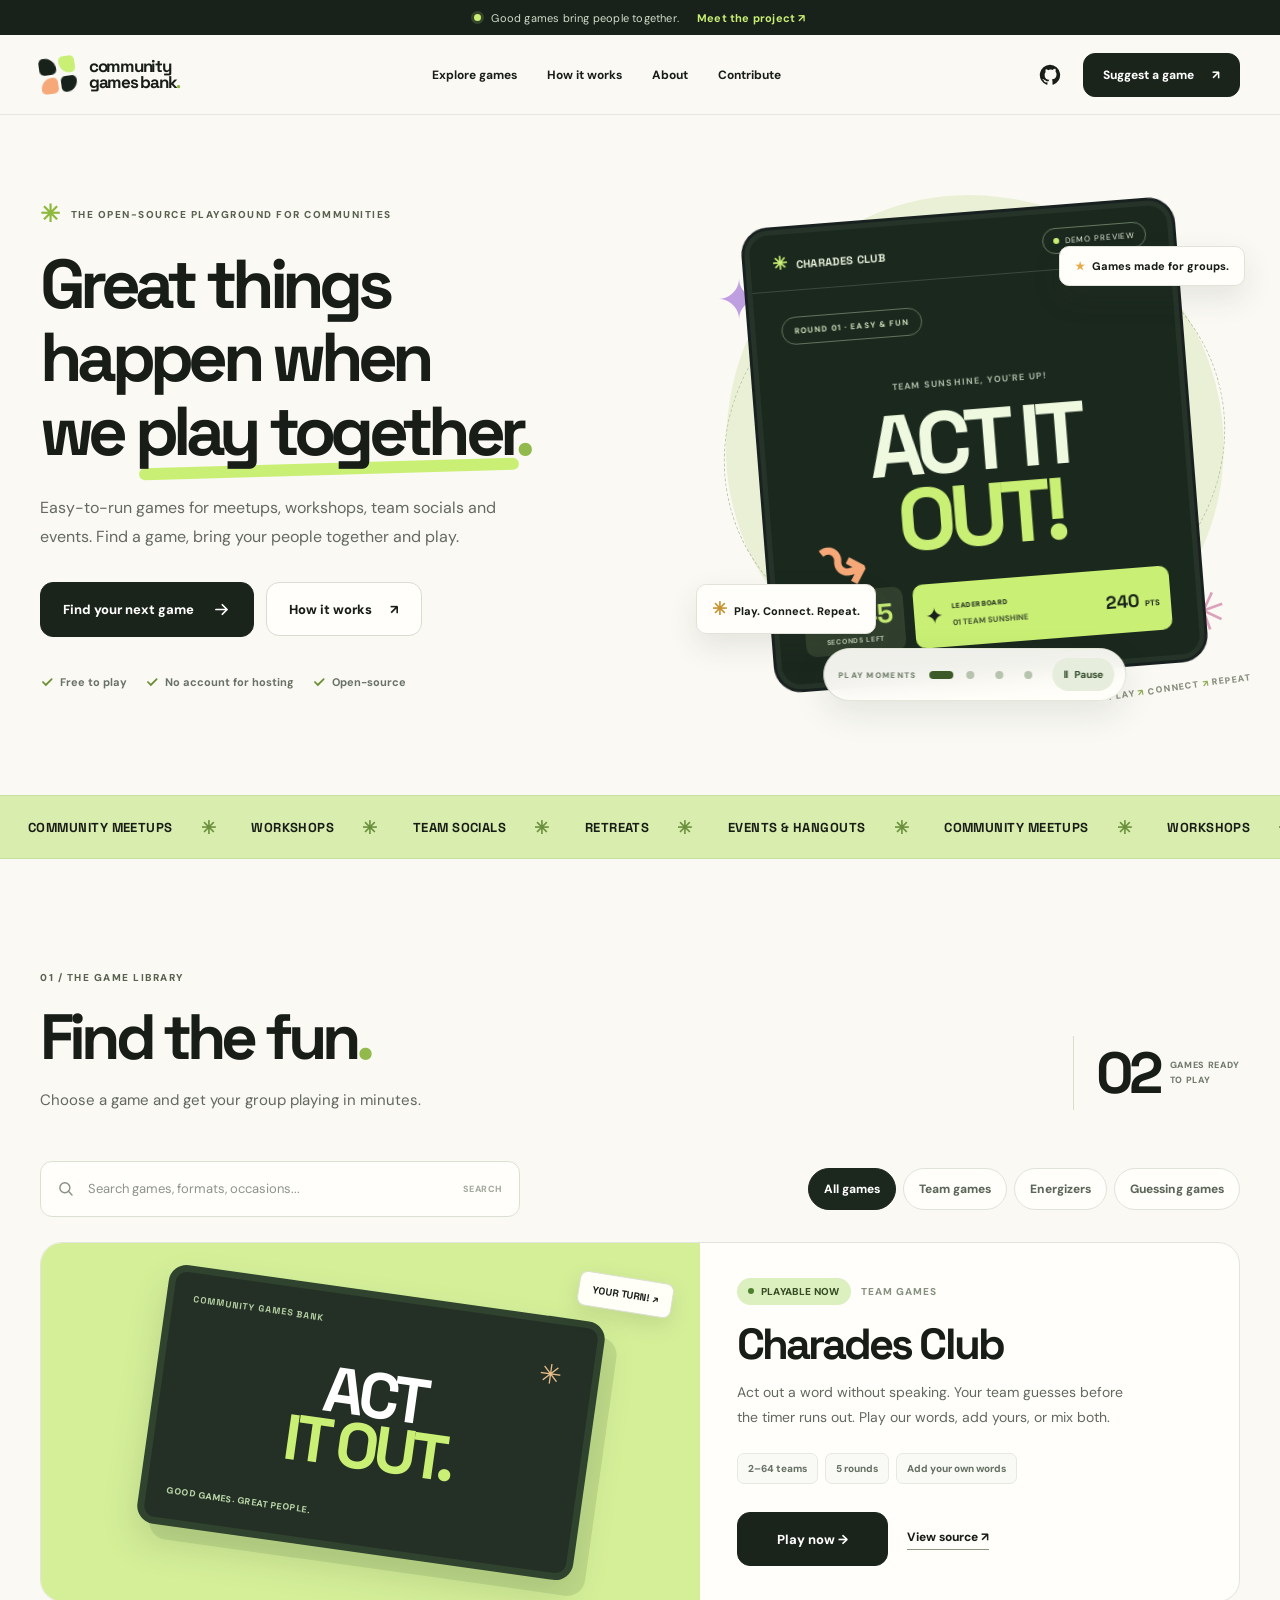
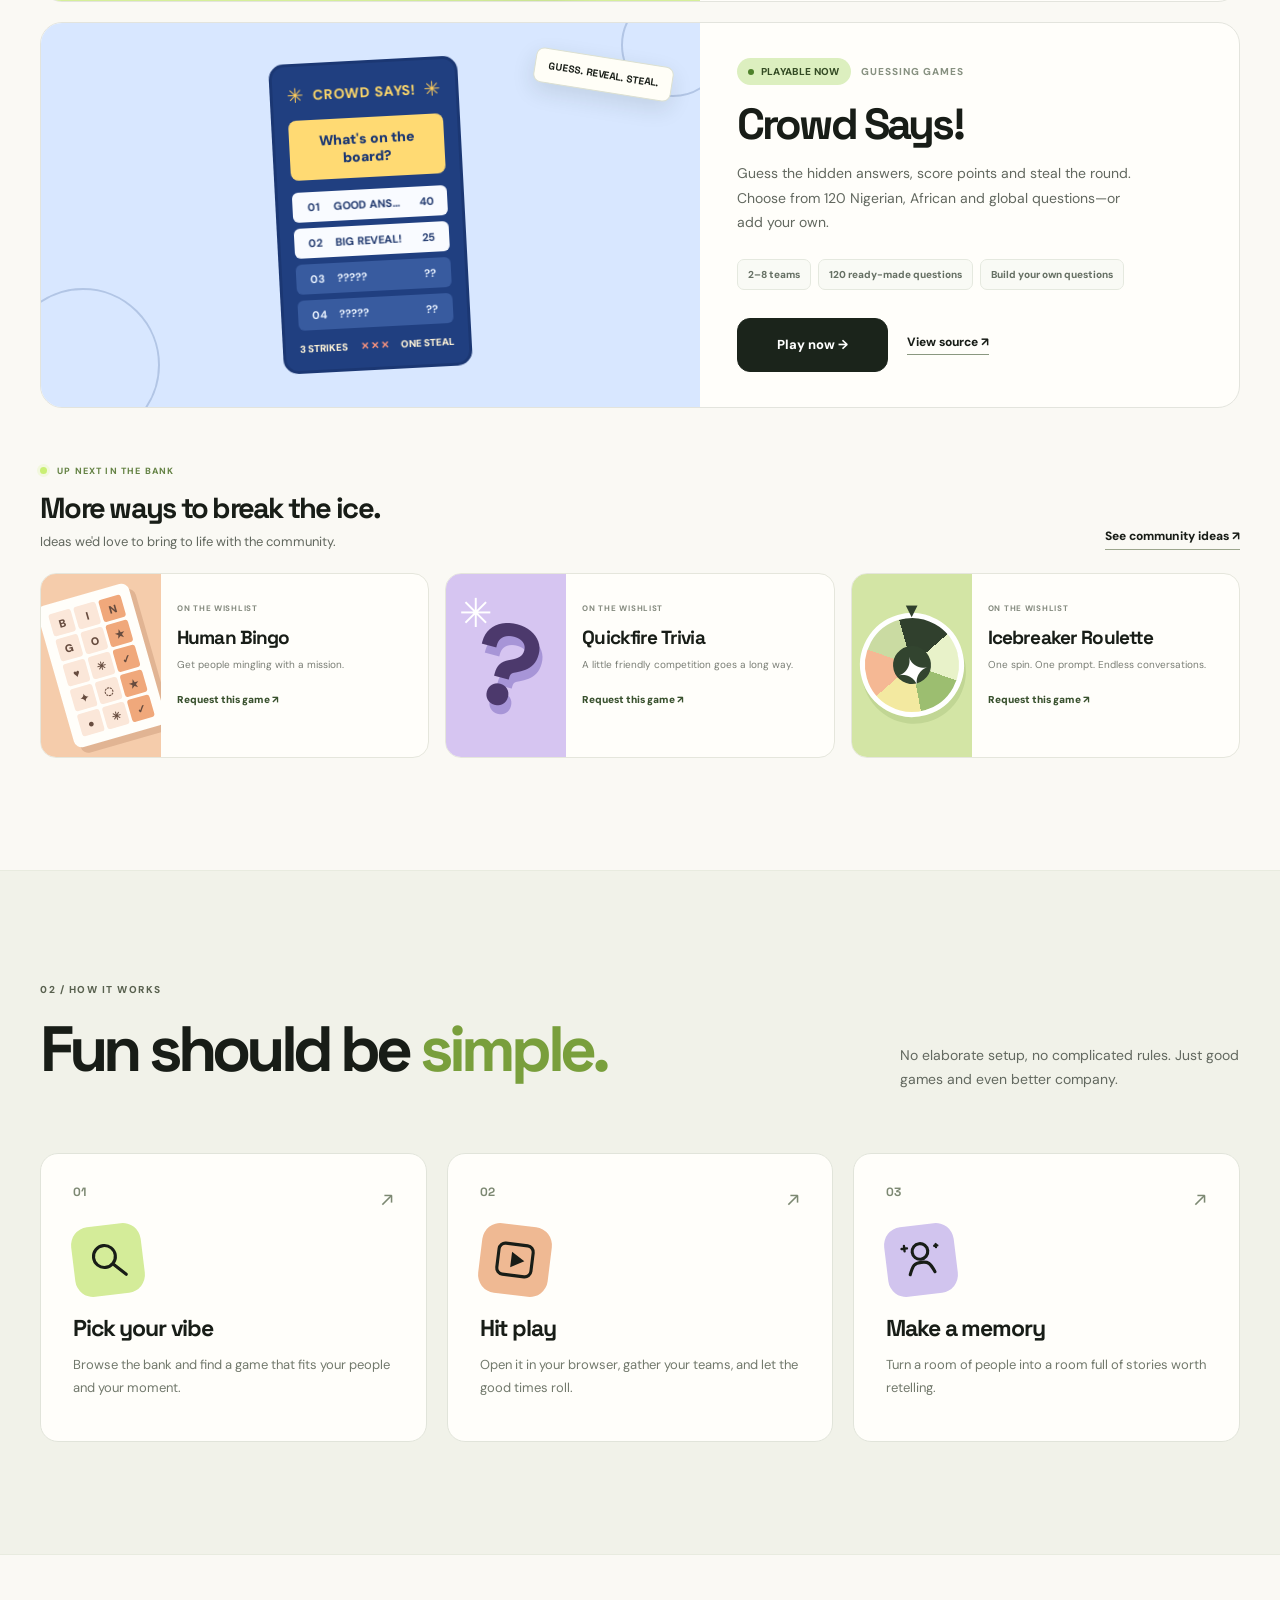
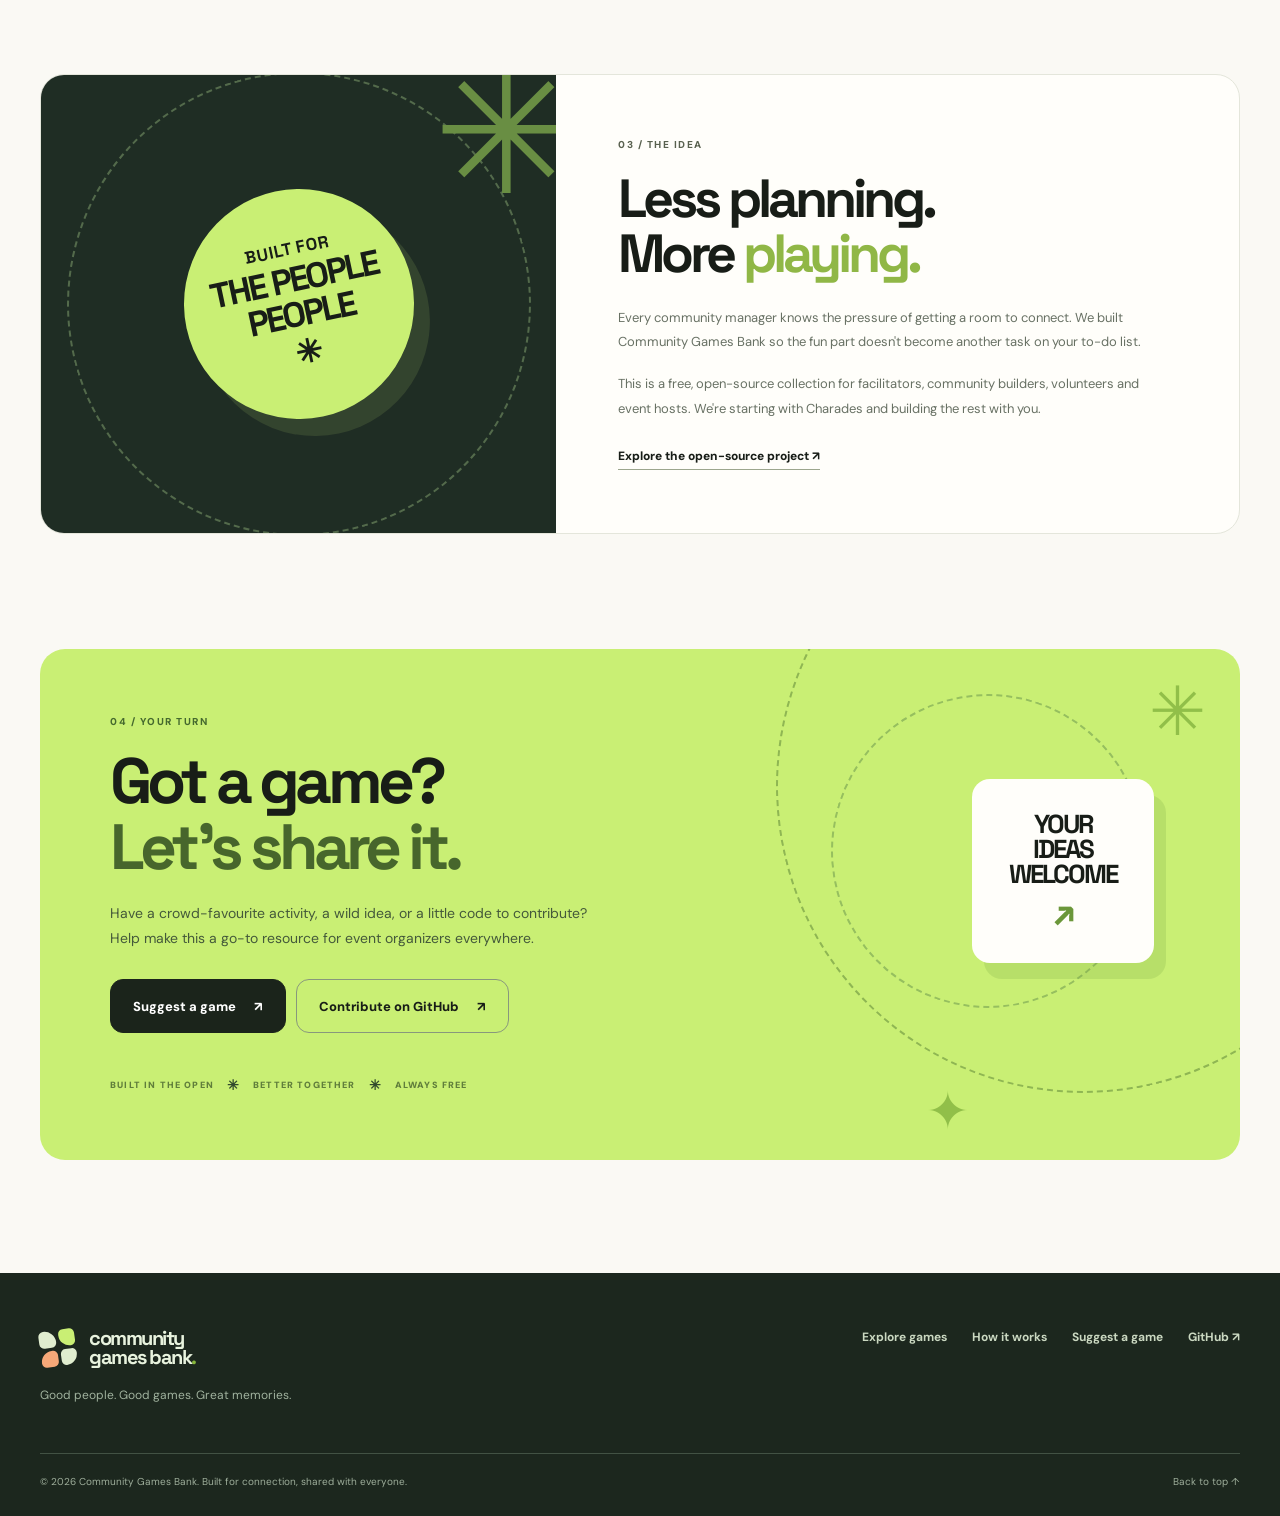
==== commit 8073a60f: "Expand and polish Charades and Crowd Says; publish both in game directory" ====
--- a/index.html
+++ b/index.html
@@ -13,12 +13,12 @@
   <link rel="preconnect" href="https://fonts.googleapis.com">
   <link rel="preconnect" href="https://fonts.gstatic.com" crossorigin>
   <link href="https://fonts.googleapis.com/css2?family=DM+Sans:wght@400;500;600;700;800&family=Space+Grotesk:wght@400;500;600;700;800&display=swap" rel="stylesheet">
-  <link rel="stylesheet" href="/assets/styles.css?v=motion-2">
-  <script src="/assets/app.js?v=motion-2" defer></script>
+  <link rel="stylesheet" href="/assets/styles.css?v=games-3">
+  <script src="/assets/app.js?v=games-3" defer></script>
 </head>
 <body>
   <a class="skip-link" href="#main">Skip to content</a>
-  <div class="notice"><span class="pulse-dot"></span> A little more play. A lot more connection. <a href="#about">Meet the project <span aria-hidden="true">↗</span></a></div>
+  <div class="notice"><span class="pulse-dot"></span> Good games bring people together. <a href="#about">Meet the project <span aria-hidden="true">↗</span></a></div>
   <header class="site-header" id="top">
     <div class="container header-inner">
       <a href="/" class="brand" aria-label="Community Games Bank home">
@@ -50,7 +50,7 @@
       <div class="hero-copy">
         <div class="eyebrow"><span class="eyebrow-star">✳</span> THE OPEN-SOURCE PLAYGROUND FOR COMMUNITIES</div>
         <h1 id="hero-heading">Great things<br>happen when<br>we <span class="highlight-text">play together<span class="highlight-dot">.</span></span></h1>
-        <p class="hero-description">A growing library of easy-to-host games that turn strangers into teammates, awkward silences into laughter, and ordinary events into memories.</p>
+        <p class="hero-description">Easy-to-run games for meetups, workshops, team socials and events. Find a game, bring your people together and play.</p>
         <div class="hero-buttons">
           <a class="button button-dark button-large" href="#games">Find your next game <svg class="arrow-icon" viewBox="0 0 24 24" fill="none" stroke="currentColor" stroke-width="2.2" stroke-linecap="round" stroke-linejoin="round" aria-hidden="true"><path d="M5 12h14m-6-6 6 6-6 6"/></svg></a>
           <a class="button button-light button-large" href="#how">How it works <span aria-hidden="true">↗</span></a>
@@ -59,7 +59,7 @@
       </div>
       <div class="hero-art" aria-label="Illustrative Charades Club game preview with sample teams, scores, and changing prompts" role="img">
         <div class="hero-spark hero-spark-one">✳</div><div class="hero-spark hero-spark-two">✦</div>
-        <div class="floating-tag tag-top"><span>★</span> Your next icebreaker, sorted.</div>
+        <div class="floating-tag tag-top"><span>★</span> Games made for groups.</div>
         <div class="mock-window">
           <div class="mock-topbar"><span class="mock-brand"><span class="mock-brand-star">✳</span> CHARADES CLUB</span><span class="mock-live"><span></span> DEMO PREVIEW</span></div>
           <div class="mock-body">
@@ -68,7 +68,7 @@
             <div class="mock-bottom"><div class="mock-timer"><span>00</span><span>:</span><span>45</span><small>SECONDS LEFT</small></div><div class="mock-score"><span class="mini-trophy">✦</span><div class="mock-score-label">LEADERBOARD <small>01 TEAM SUNSHINE</small></div><strong><span id="previewScore">240</span> <small>PTS</small></strong></div></div>
           </div>
         </div>
-        <div class="floating-tag tag-bottom"><span class="tiny-party">✳</span> Less awkward. More awesome.</div>
+        <div class="floating-tag tag-bottom"><span class="tiny-party">✳</span> Play. Connect. Repeat.</div>
         <div class="hero-preview-nav" aria-label="Animated game preview controls">
           <span class="preview-eyebrow">PLAY MOMENTS</span>
           <div class="preview-pips" id="previewPips" role="group" aria-label="Choose a preview">
@@ -86,8 +86,8 @@
     <div class="marquee-strip" aria-label="Great for meetups, workshops, team socials, retreats and community hangouts"><div class="marquee-inner"><span>COMMUNITY MEETUPS <b>✳</b></span><span>WORKSHOPS <b>✳</b></span><span>TEAM SOCIALS <b>✳</b></span><span>RETREATS <b>✳</b></span><span>EVENTS &amp; HANGOUTS <b>✳</b></span><span>COMMUNITY MEETUPS <b>✳</b></span><span>WORKSHOPS <b>✳</b></span></div></div>
 
     <section id="games" class="section library container" aria-labelledby="games-heading">
-      <div class="section-header library-header"><div><p class="section-kicker">01 / THE GAME LIBRARY</p><h2 id="games-heading">Find the fun<span class="period">.</span></h2><p class="section-intro">The right activity can change the whole room. Explore what's ready to play.</p></div><div class="library-count"><span id="liveCount">01</span><small>GAME LIVE &amp;<br>MORE TO COME</small></div></div>
-      <div class="directory-tools"><label class="search-shell" for="gameSearch"><svg viewBox="0 0 24 24" fill="none" stroke="currentColor" stroke-width="2" stroke-linecap="round" aria-hidden="true"><circle cx="11" cy="11" r="7"/><path d="m16 16 5 5"/></svg><input id="gameSearch" type="search" placeholder="Search games, formats, occasions..." autocomplete="off"><span class="search-hint">SEARCH GAMES</span></label><div class="filters" id="gameFilters" aria-label="Filter games"><button class="filter-chip active" type="button" data-filter="all" aria-pressed="true">All games</button></div></div>
+      <div class="section-header library-header"><div><p class="section-kicker">01 / THE GAME LIBRARY</p><h2 id="games-heading">Find the fun<span class="period">.</span></h2><p class="section-intro">Choose a game and get your group playing in minutes.</p></div><div class="library-count"><span id="liveCount">02</span><small>GAMES READY<br>TO PLAY</small></div></div>
+      <div class="directory-tools"><label class="search-shell" for="gameSearch"><svg viewBox="0 0 24 24" fill="none" stroke="currentColor" stroke-width="2" stroke-linecap="round" aria-hidden="true"><circle cx="11" cy="11" r="7"/><path d="m16 16 5 5"/></svg><input id="gameSearch" type="search" placeholder="Search games, formats, occasions..." autocomplete="off"><span class="search-hint">SEARCH</span></label><div class="filters" id="gameFilters" aria-label="Filter games"><button class="filter-chip active" type="button" data-filter="all" aria-pressed="true">All games</button></div></div>
       <div id="gamesGrid" class="games-grid" aria-live="polite" aria-relevant="additions removals"></div>
       <div class="empty-state" id="emptyState" hidden><span>✳</span><h3>No games found just yet.</h3><p>We're growing the library. Have a game in mind? Help us add it.</p><button type="button" class="button button-dark" data-open-suggest>Suggest a game ↗</button><button class="text-button" id="clearFilters" type="button">Clear filters</button></div>
       <div class="roadmap-block"><div class="roadmap-title"><div><span class="roadmap-label"><span class="tiny-green-dot"></span> UP NEXT IN THE BANK</span><h3>More ways to break the ice.</h3><p>Ideas we'd love to bring to life with the community.</p></div><a class="text-link" href="https://github.com/Mogaji-Bolaji-Abdullah/Community-Games-Bank/issues" target="_blank" rel="noopener noreferrer">See community ideas <span aria-hidden="true">↗</span></a></div><div class="roadmap-grid">
--- a/assets/styles.css
+++ b/assets/styles.css
@@ -21,7 +21,7 @@
 @keyframes heroRise{from{opacity:0;transform:translate3d(0,36px,0);filter:blur(12px)}to{opacity:1;transform:translate3d(0,0,0);filter:blur(0)}}
 .hero-art{perspective:1200px}
 body.motion-on.hero-enter .mock-window{animation:mockArrive 1.25s var(--motion-snappy) .15s both,mockBreathe 7.5s ease-in-out 1.55s infinite}
-@keyframes mockArrive{from{opacity:0;transform:translate3d(0,63px,0) rotate(-15deg) rotateX(13deg) scale(.84);filter:blur(9px)}to{opacity:1;transform:translate3d(0,0,0) rotate(-4.5deg) rotateX(0) scale(1);filter:blur(0)}}
+@keyframes mockArrive{from{opacity:0;transform:translate3d(0,63px,0) rotate(-15deg) rotate(0deg) scale(.84);filter:blur(9px)}to{opacity:1;transform:translate3d(0,0,0) rotate(-4.5deg) rotate(0deg) scale(1);filter:blur(0)}}
 @keyframes mockBreathe{0%,100%{transform:translate3d(0,0,0) rotate(-4.5deg)}50%{transform:translate3d(0,-10px,0) rotate(-3.4deg)}}
 body.motion-on.hero-enter .tag-top{animation:tagAppear .85s var(--motion-snappy) .8s both,tagFloat 6s ease-in-out 1.7s infinite}
 body.motion-on.hero-enter .tag-bottom{animation:tagAppear .85s var(--motion-snappy) 1s both,tagFloat 5s ease-in-out 1.9s infinite reverse}
@@ -48,7 +48,7 @@
 .marquee-strip:hover .marquee-inner.is-looping{animation-play-state:paused}
 @keyframes marqueeRoll{to{transform:translateX(-50%)}}
 /* Responsive interactive game art, plus visual cycling on the featured poster. */
-.game-card{transform-style:preserve-3d}
+.game-card{transform-style:flat}
 .game-card:hover{box-shadow:0 25px 80px #3654361b,0 4px 13px #37552b12;transform:translateY(-5px)}
 .charades-poster{transition:transform .8s var(--motion-snappy),box-shadow .5s ease}
 .game-card:hover .charades-poster{transform:rotate(-7deg) translateY(-7px) scale(1.04)}
@@ -96,4 +96,26 @@
 .preview-pip:hover{background:transparent}
 .preview-pip:hover:before{background:#6b8d4e}
 .preview-toggle{min-height:33px}
-@media(max-width:700px){.preview-pip,.preview-pip.is-active{width:21px;height:28px}.preview-pip.is-active:before{width:19px}.hero-preview-nav{bottom:0;gap:5px}}+@media(max-width:700px){.preview-pip,.preview-pip.is-active{width:21px;height:28px}.preview-pip.is-active:before{width:19px}.hero-preview-nav{bottom:0;gap:5px}}
+
+/* Two playable games, illustrated in flat 2D. */
+.game-card,.game-visual,.mock-window,.charades-poster,.survey-illustration{transform-style:flat!important;perspective:none!important}
+.mock-window{box-shadow:0 0 0 3px #182120!important}
+.game-card:hover .charades-poster{transform:translateY(-5px) rotate(-3deg)}
+.visual-blue{background:#d8e7ff;display:grid;place-items:center;position:relative;overflow:hidden}
+.visual-blue:before,.visual-blue:after{content:'';position:absolute;border:2px solid #2b4d8b;border-radius:50%;height:100px;width:100px;top:-30px;right:-25px;opacity:.22}
+.visual-blue:after{top:auto;right:auto;left:-35px;bottom:-35px;height:150px;width:150px}
+.survey-illustration{width:min(95%,350px);border:3px solid #1b3773;border-radius:15px;padding:14px;position:relative;background:#203f80;transform:rotate(-3deg);color:#fff;box-shadow:none;font-family:var(--font-body,inherit);z-index:1}
+.survey-top{display:flex;align-items:center;justify-content:space-between;gap:4px;text-align:center;letter-spacing:.06em;font-size:14px;padding:2px 0 12px;color:#ffd969}
+.survey-spark{font-size:20px;color:#ffcd5a}
+.survey-question{font-size:14px;text-align:center;background:#ffda73;color:#1b3773;padding:12px 6px;border-radius:8px;font-weight:900;line-height:1.3;margin-bottom:12px}
+.survey-answers{display:grid;gap:6px}.survey-answers>div{display:grid;grid-template-columns:30px minmax(0,1fr) 30px;gap:5px;align-items:center;background:#f9fbff;color:#233b70;border-radius:6px;padding:8px 6px;font-size:11px;font-weight:800}.survey-answers>div b,.survey-answers>div strong{text-align:center}.survey-answers>div.blank{background:#385b9f;color:#eaf3ff}.survey-answers>div span{overflow:hidden;text-overflow:ellipsis;white-space:nowrap}
+.survey-bottom{display:flex;justify-content:space-between;gap:6px;color:#fff4d7;font-size:10px;font-weight:850;margin:12px 0 1px;text-align:center}.survey-bottom span{color:#ff957d}
+.game-card:hover .survey-illustration{transform:rotate(-1deg) translateY(-5px)}
+.survey-illustration{transition:transform .4s ease}
+@media(max-width:550px){.survey-illustration{width:min(94%,330px)}.survey-top{font-size:13px}}
+@media(prefers-reduced-motion:reduce){.game-card:hover .survey-illustration{transform:none}.game-card:hover .charades-poster{transform:none}}
+/* Narrow-phone overflow guard: keep illustration inside the viewport. */
+html,body{max-width:100%;overflow-x:clip}
+.hero-art,.library-header{min-width:0}
+@media(max-width:360px){.hero-art{overflow:clip;border-radius:15px}.library-count{flex-shrink:0}.library-header{gap:12px}.section-header>div{min-width:0}.mock-bottom{gap:5px}}
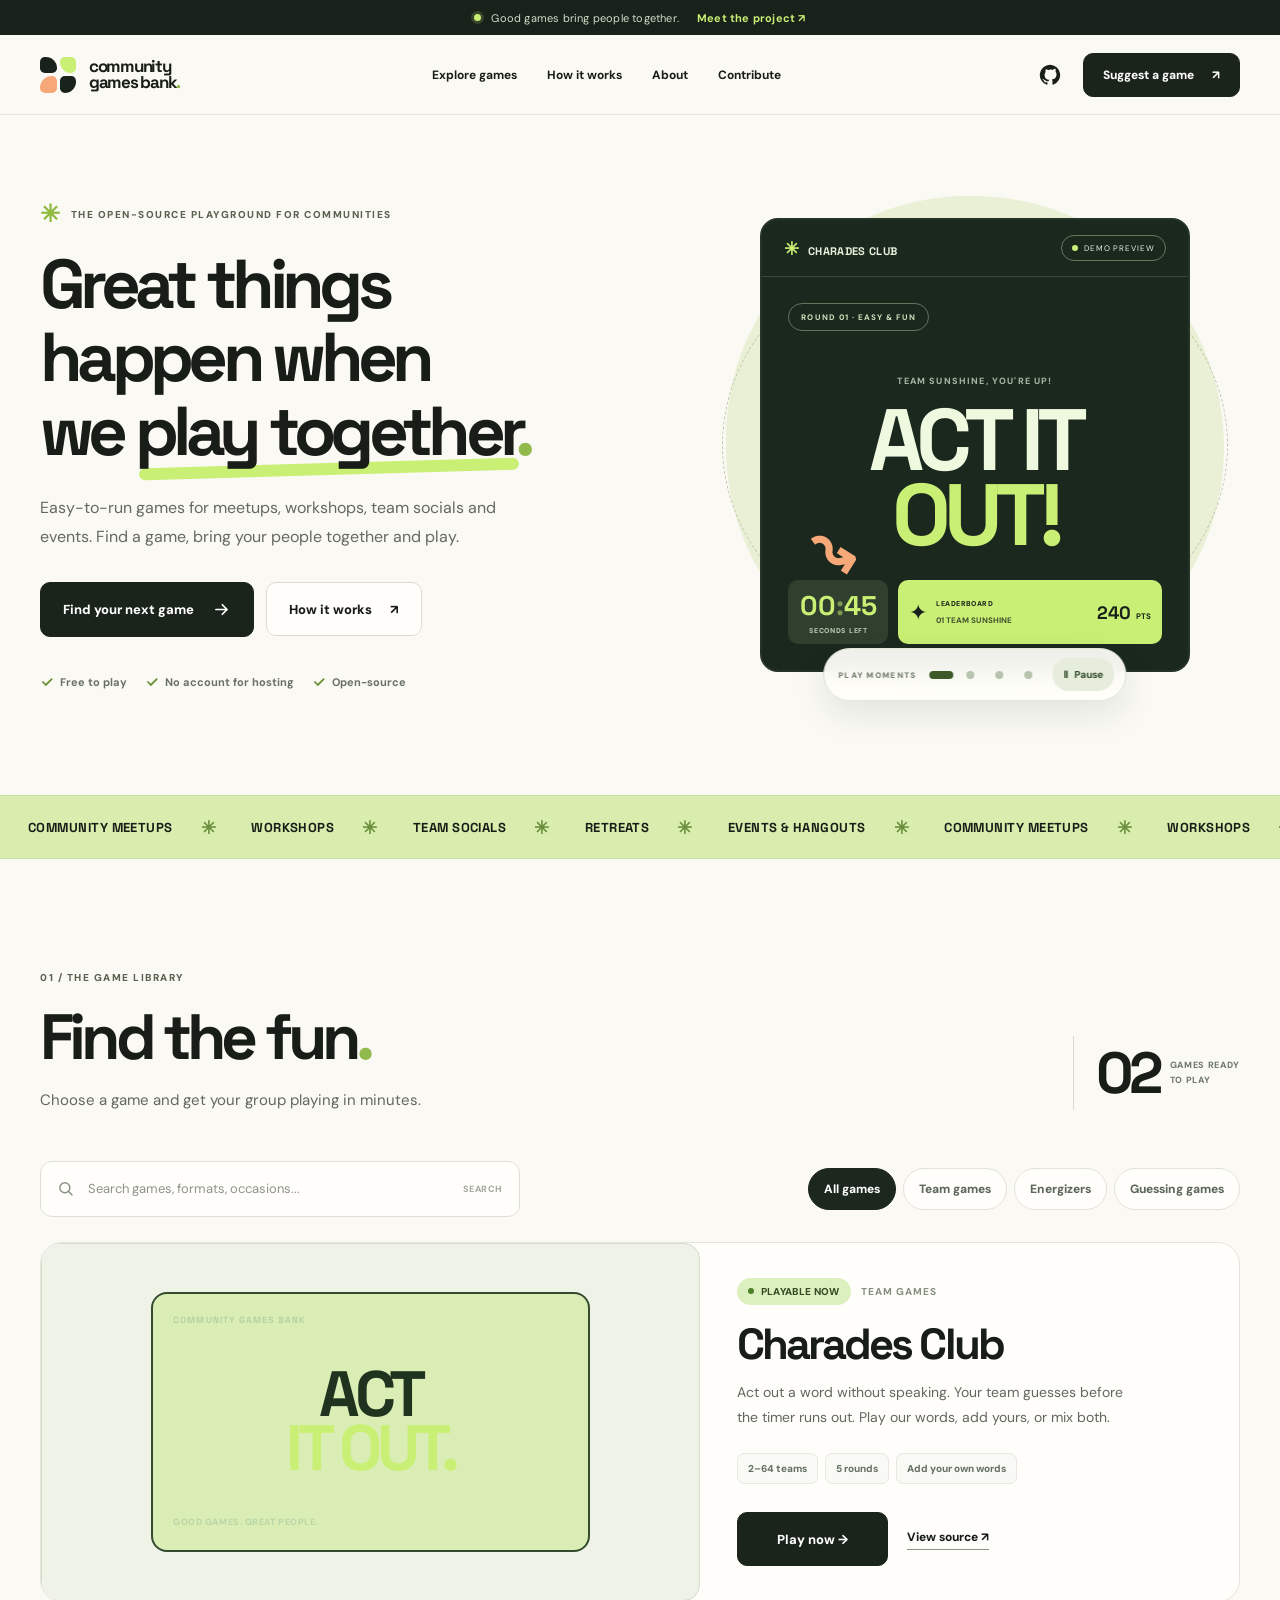
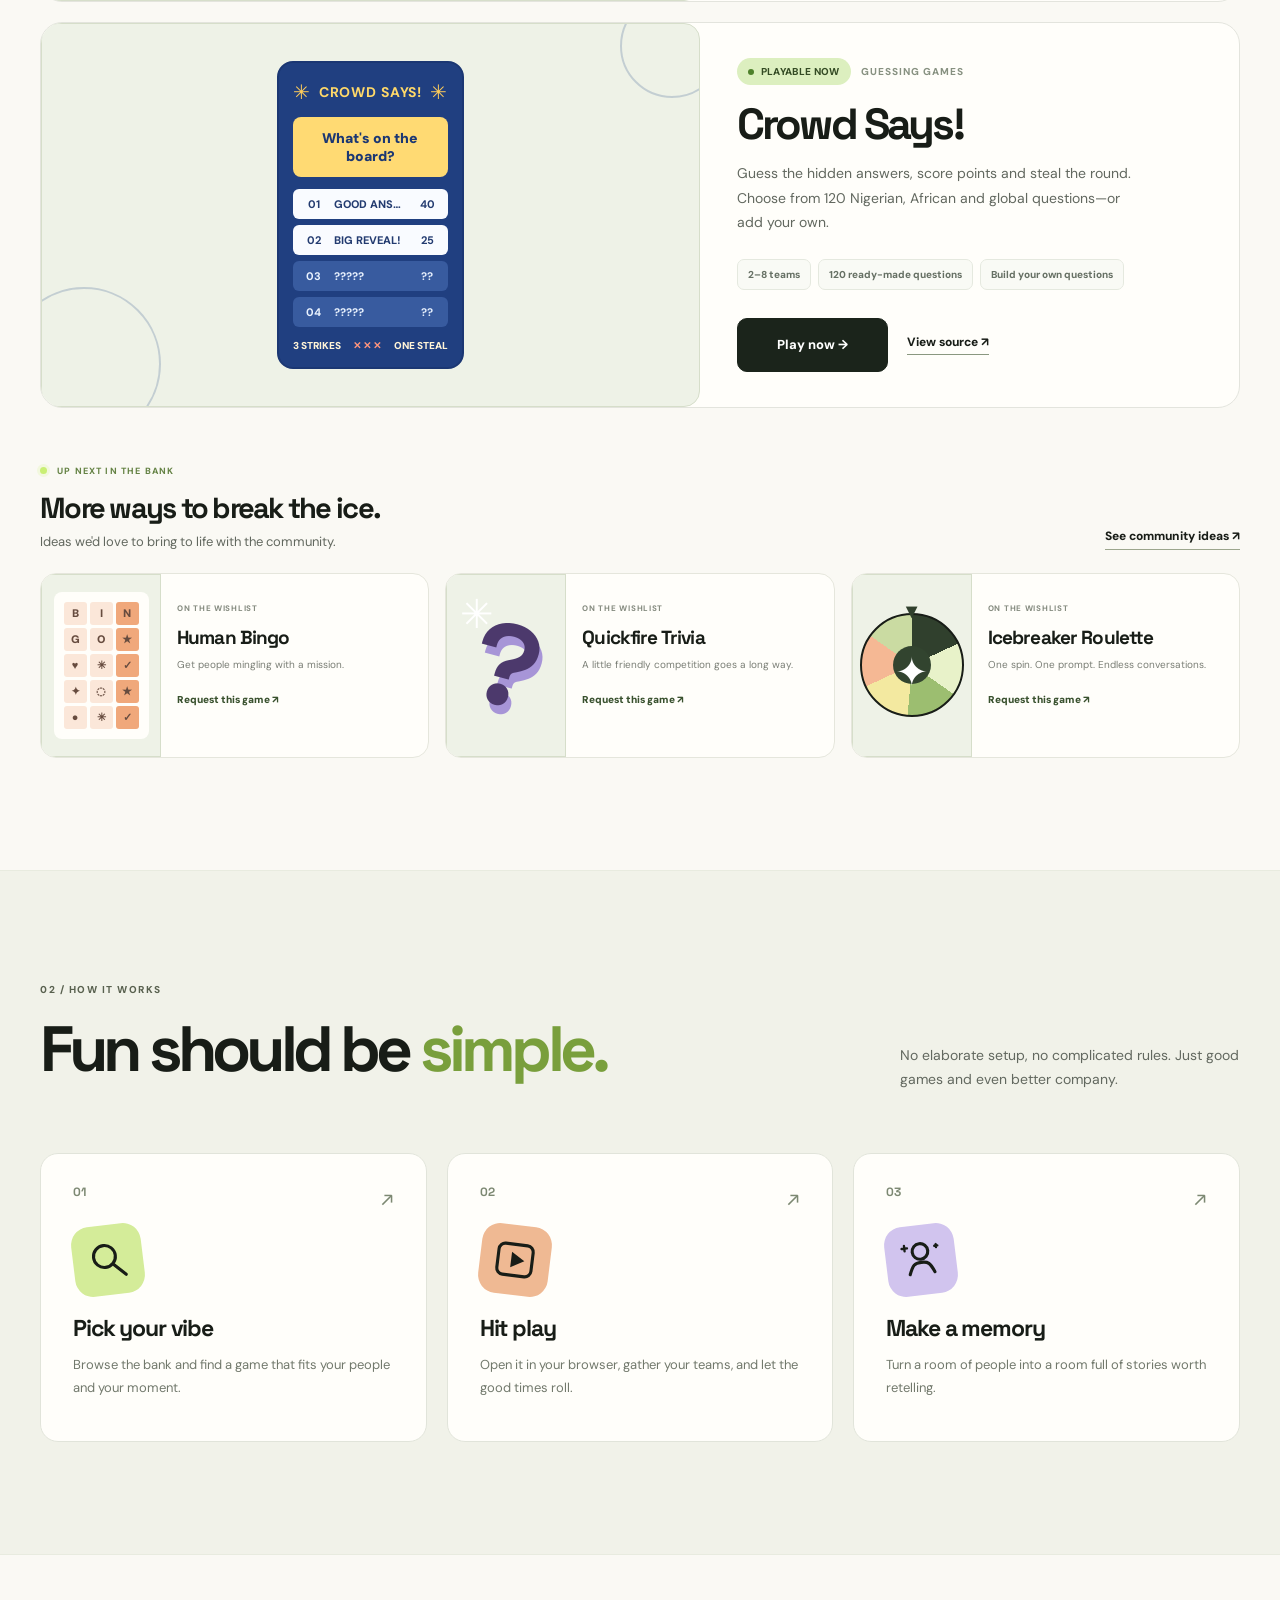
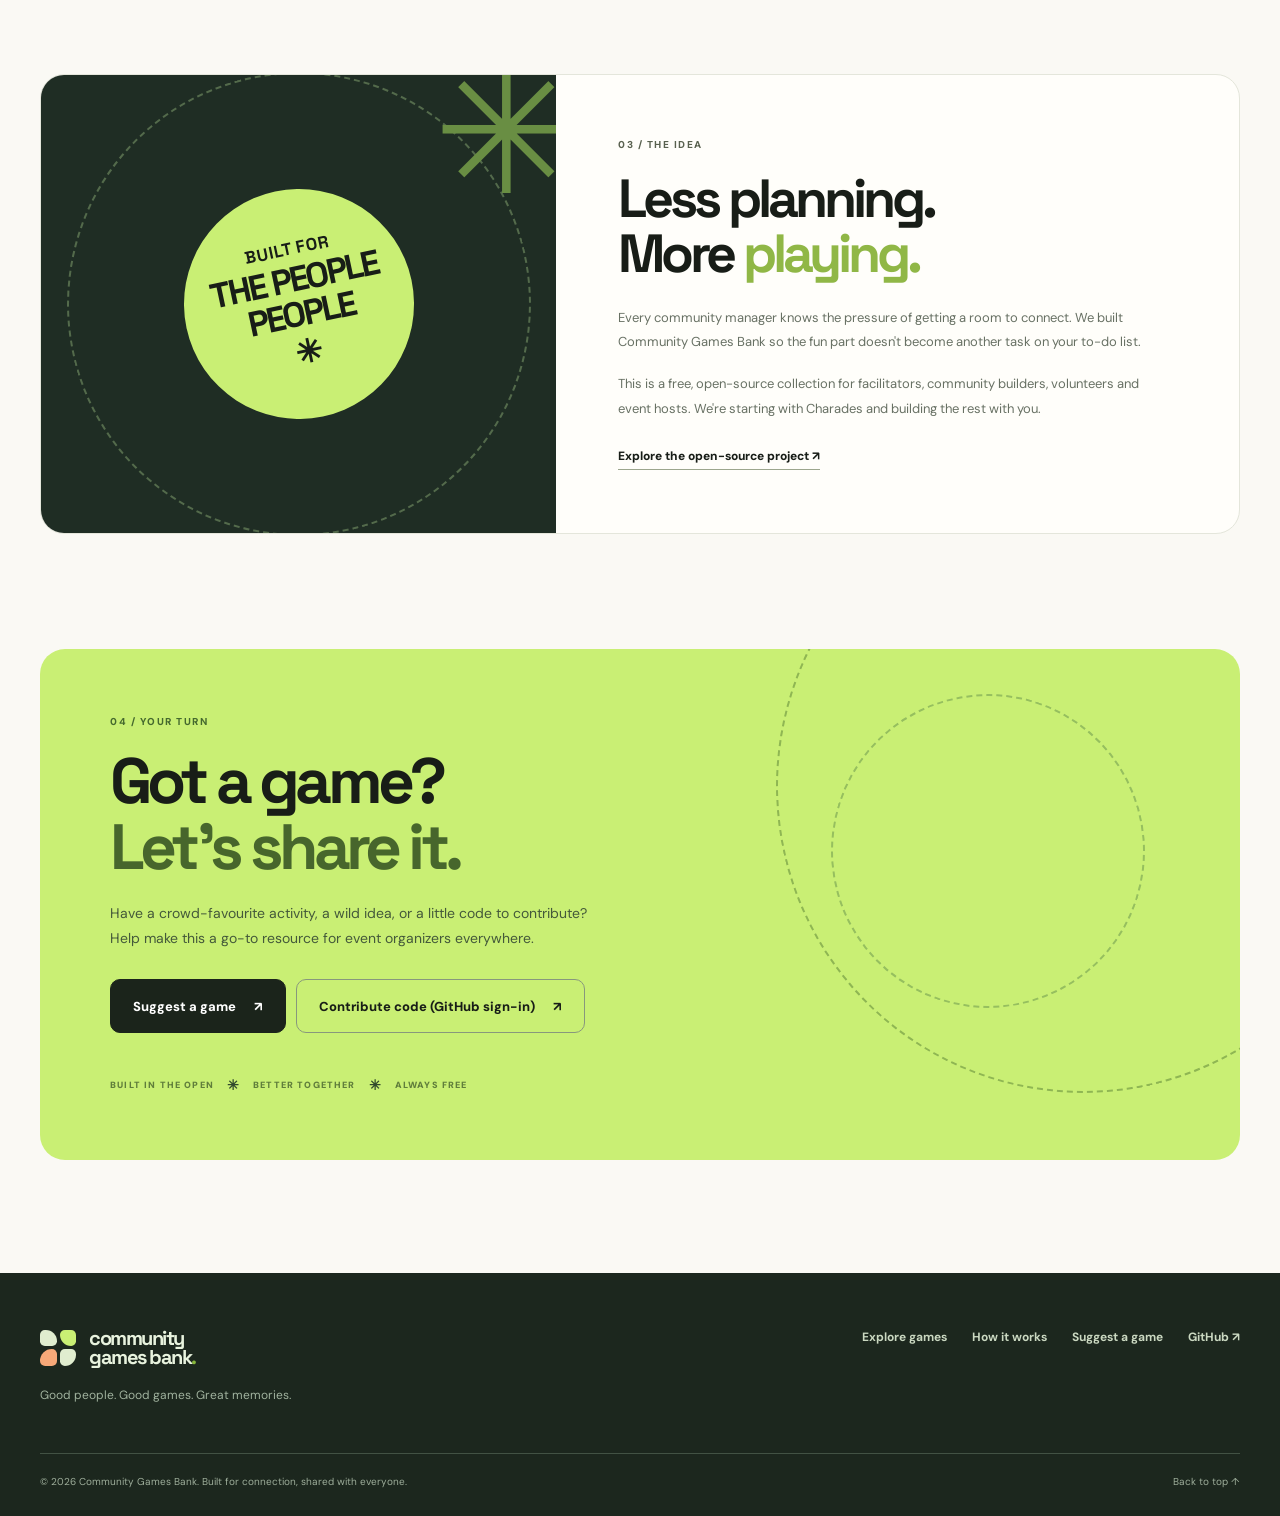
==== commit 81f67ec2: "Simplify public game suggestion submission" ====
--- a/index.html
+++ b/index.html
@@ -101,11 +101,11 @@
 
     <section id="about" class="section about-section container" aria-labelledby="about-heading"><div class="about-card"><div class="about-left"><div class="about-stamp">BUILT FOR<br><strong>THE PEOPLE<br>PEOPLE</strong><span>✳</span></div></div><div class="about-right"><p class="section-kicker">03 / THE IDEA</p><h2 id="about-heading">Less planning.<br>More <em>playing.</em></h2><p>Every community manager knows the pressure of getting a room to connect. We built Community Games Bank so the fun part doesn't become another task on your to-do list.</p><p>This is a free, open-source collection for facilitators, community builders, volunteers and event hosts. We're starting with Charades and building the rest with you.</p><a href="https://github.com/Mogaji-Bolaji-Abdullah/Community-Games-Bank" class="text-link" target="_blank" rel="noopener noreferrer">Explore the open-source project <span aria-hidden="true">↗</span></a></div></div></section>
 
-    <section id="contribute" class="section contribute-section container" aria-labelledby="contribute-heading"><div class="contribute-panel"><div class="contrib-deco deco-one">✳</div><div class="contrib-deco deco-two">✦</div><div class="contribute-copy"><p class="section-kicker">04 / YOUR TURN</p><h2 id="contribute-heading">Got a game?<br><em>Let's share it.</em></h2><p>Have a crowd-favourite activity, a wild idea, or a little code to contribute? Help make this a go-to resource for event organizers everywhere.</p><div class="contribute-buttons"><button type="button" class="button button-dark button-large" data-open-suggest>Suggest a game <span aria-hidden="true">↗</span></button><a href="https://github.com/Mogaji-Bolaji-Abdullah/Community-Games-Bank/blob/main/CONTRIBUTING.md" target="_blank" rel="noopener noreferrer" class="button button-outline button-large">Contribute on GitHub <span aria-hidden="true">↗</span></a></div><div class="contrib-foot">BUILT IN THE OPEN <span>✳</span> BETTER TOGETHER <span>✳</span> ALWAYS FREE</div></div><div class="contrib-sticker" aria-hidden="true"><span>YOUR<br>IDEAS<br>WELCOME</span><b>↗</b></div></div></section>
+    <section id="contribute" class="section contribute-section container" aria-labelledby="contribute-heading"><div class="contribute-panel"><div class="contrib-deco deco-one">✳</div><div class="contrib-deco deco-two">✦</div><div class="contribute-copy"><p class="section-kicker">04 / YOUR TURN</p><h2 id="contribute-heading">Got a game?<br><em>Let's share it.</em></h2><p>Have a crowd-favourite activity, a wild idea, or a little code to contribute? Help make this a go-to resource for event organizers everywhere.</p><div class="contribute-buttons"><button type="button" class="button button-dark button-large" data-open-suggest>Suggest a game <span aria-hidden="true">↗</span></button><a href="https://github.com/Mogaji-Bolaji-Abdullah/Community-Games-Bank/blob/main/CONTRIBUTING.md" target="_blank" rel="noopener noreferrer" class="button button-outline button-large">Contribute code (GitHub sign-in) <span aria-hidden="true">↗</span></a></div><div class="contrib-foot">BUILT IN THE OPEN <span>✳</span> BETTER TOGETHER <span>✳</span> ALWAYS FREE</div></div><div class="contrib-sticker" aria-hidden="true"><span>YOUR<br>IDEAS<br>WELCOME</span><b>↗</b></div></div></section>
   </main>
 
   <footer class="footer"><div class="container"><div class="footer-top"><div><a href="/" class="brand footer-brand"><span class="brandmark" aria-hidden="true"><i></i><i></i><i></i><i></i></span><span>community<span class="brand-second">games bank<span class="brand-period">.</span></span></span></a><p>Good people. Good games. Great memories.</p></div><div class="footer-links"><a href="#games">Explore games</a><a href="#how">How it works</a><a href="#contribute">Suggest a game</a><a href="https://github.com/Mogaji-Bolaji-Abdullah/Community-Games-Bank" target="_blank" rel="noopener noreferrer">GitHub ↗</a></div></div><div class="footer-bottom"><span>© <span id="year">2026</span> Community Games Bank. Built for connection, shared with everyone.</span><a href="#top">Back to top ↑</a></div></div></footer>
 
-  <dialog id="suggestDialog" class="suggest-dialog" aria-labelledby="dialogTitle"><div class="dialog-inner"><button type="button" class="dialog-close" id="closeDialog" aria-label="Close suggest game dialog">×</button><p class="section-kicker">HAVE AN IDEA?</p><h2 id="dialogTitle">Bring a game<br>to the bank<span class="period">.</span></h2><p class="dialog-sub">Share what you have in mind. We'll prepare a GitHub suggestion you can review and submit.</p><form id="suggestForm"><div class="form-field"><label for="ideaName">What's the game called? <span>*</span></label><input id="ideaName" name="game_name" placeholder="e.g. Guess the Emoji" required maxlength="100" autocomplete="off"></div><div class="form-field"><label for="ideaUse">What's it great for? <span>*</span></label><select id="ideaUse" name="use_case" required><option value="" disabled selected>Choose an occasion</option><option>Icebreakers & introductions</option><option>Team bonding</option><option>Energizers & warm-ups</option><option>Workshops & learning</option><option>Networking events</option><option>Other</option></select></div><div class="form-field"><label for="ideaDescription">How does it work? <span>*</span></label><textarea id="ideaDescription" name="description" rows="4" maxlength="2000" required placeholder="Tell us how to play, what you need, and why people love it..."></textarea></div><p class="form-note">You'll be taken to GitHub to submit the suggestion. A GitHub account is required. Nothing is submitted without your confirmation.</p><button type="submit" class="button button-dark button-large submit-idea">Continue to GitHub <span aria-hidden="true">↗</span></button></form></div></dialog>
+  <dialog id="suggestDialog" class="suggest-dialog" aria-labelledby="dialogTitle"><div class="dialog-inner"><button type="button" class="dialog-close" id="closeDialog" aria-label="Close suggest game dialog">×</button><p class="section-kicker">HAVE AN IDEA?</p><h2 id="dialogTitle">Bring a game<br>to the bank<span class="period">.</span></h2><p class="dialog-sub">Share your idea here. No GitHub account or sign-in needed — we’ll add it to the Community Games Bank suggestions folder for the team to review.</p><form id="suggestForm"><div class="form-field"><label for="ideaName">What's the game called? <span>*</span></label><input id="ideaName" name="game_name" placeholder="e.g. Guess the Emoji" required maxlength="100" autocomplete="off"></div><div class="form-field"><label for="ideaUse">What's it great for? <span>*</span></label><select id="ideaUse" name="use_case" required><option value="" disabled selected>Choose an occasion</option><option>Icebreakers & introductions</option><option>Team bonding</option><option>Energizers & warm-ups</option><option>Workshops & learning</option><option>Networking events</option><option>Other</option></select></div><div class="form-field"><label for="ideaDescription">How does it work? <span>*</span></label><textarea id="ideaDescription" name="description" rows="4" maxlength="2000" required placeholder="Tell us how to play, what you need, and why people love it..."></textarea></div><div class="form-field" style="position:absolute;left:-5000px" aria-hidden="true"><label for="ideaWebsite">Leave this field empty</label><input id="ideaWebsite" name="website" tabindex="-1" autocomplete="off"></div><p class="form-note">No GitHub login needed. Suggestions are saved in the project repository for review. Please don’t include private or sensitive information.</p><button type="submit" class="button button-dark button-large submit-idea">Send game suggestion <span aria-hidden="true">↗</span></button><p class="form-note" id="suggestStatus" role="status" aria-live="polite"></p></form></div></dialog>
 </body>
 </html>
--- a/assets/styles.css
+++ b/assets/styles.css
@@ -118,4 +118,32 @@
 /* Narrow-phone overflow guard: keep illustration inside the viewport. */
 html,body{max-width:100%;overflow-x:clip}
 .hero-art,.library-header{min-width:0}
-@media(max-width:360px){.hero-art{overflow:clip;border-radius:15px}.library-count{flex-shrink:0}.library-header{gap:12px}.section-header>div{min-width:0}.mock-bottom{gap:5px}}+@media(max-width:360px){.hero-art{overflow:clip;border-radius:15px}.library-count{flex-shrink:0}.library-header{gap:12px}.section-header>div{min-width:0}.mock-bottom{gap:5px}}
+
+/* CGB flat 2D art direction — remove faux depth from every decorative illustration. */
+.hero-art{perspective:none!important;filter:none!important}
+.mock-window,.mock-window:hover{transform:none!important;box-shadow:none!important;border:2px solid #263329!important;border-radius:18px!important}
+.mock-body{box-shadow:none!important}
+.floating-tag,.tag-top,.tag-bottom,.hero-spark,.contrib-sticker,.contrib-deco,.about-stamp,.game-visual,.charades-poster,.survey-illustration,.little-sticker,.poster-stars,.bingo-grid,.spinner-art,.mock-stage,.game-card .game-visual *{filter:none!important;text-shadow:none!important;box-shadow:none!important;perspective:none!important;transform-style:flat!important}
+.game-visual,.charades-poster,.survey-illustration,.contrib-sticker{transform:none!important;border-radius:16px!important}
+.game-visual{border:1px solid #dfe5d6!important;background:#eef3e7!important}
+.charades-poster{border:2px solid #344b2e!important;background:#d9edb5!important;color:#20331f!important}
+.survey-illustration{border:2px solid #1b3773!important;background:#203f80!important;color:#fff!important}
+.little-sticker,.floating-tag{border:1px solid #d9dfd1!important}
+.tag-top,.tag-bottom{animation:none!important}
+.game-card:hover .charades-poster{transform:none!important}
+.mock-window{animation:none!important}
+.contribute-panel:after,.hero-art:before,.hero-art:after{box-shadow:none!important;filter:none!important}
+@media(prefers-reduced-motion:no-preference){.game-card:hover .game-visual{transform:translateY(-2px)!important}}
+
+
+/* FINAL ART-DIRECTION OVERRIDE: flat 2D only. Decorative starbursts and faux-depth stickers removed. */
+.hero-spark,.hero-spark-one,.hero-spark-two,.floating-tag,.art-corner-stamp,.contrib-deco,.contrib-sticker,.poster-stars,.little-sticker{display:none!important}
+.mock-window,.mock-window:hover,.hero-art:before,.hero-art:after{transform:none!important;box-shadow:none!important;filter:none!important;perspective:none!important}
+.mock-window{border:2px solid #263329!important;border-radius:18px!important}
+.button,.button:hover,.wishlist-button,.wishlist-button:hover,.icon-button,.github-top,.brandmark,.brandmark i{transform:none!important;box-shadow:none!important;filter:none!important}
+.button{border-width:1px!important;border-radius:10px!important}
+.game-visual,.charades-poster,.survey-illustration,.roadmap-art,.spinner-art,.bingo-grid{box-shadow:none!important;filter:none!important;transform:none!important;perspective:none!important}
+.spinner-art{border:2px solid currentColor!important;border-radius:50%!important}
+.roadmap-art,.game-visual{background:#eef2e7!important;border:1px solid #d6deca!important}
+.brandmark{transform:none!important}
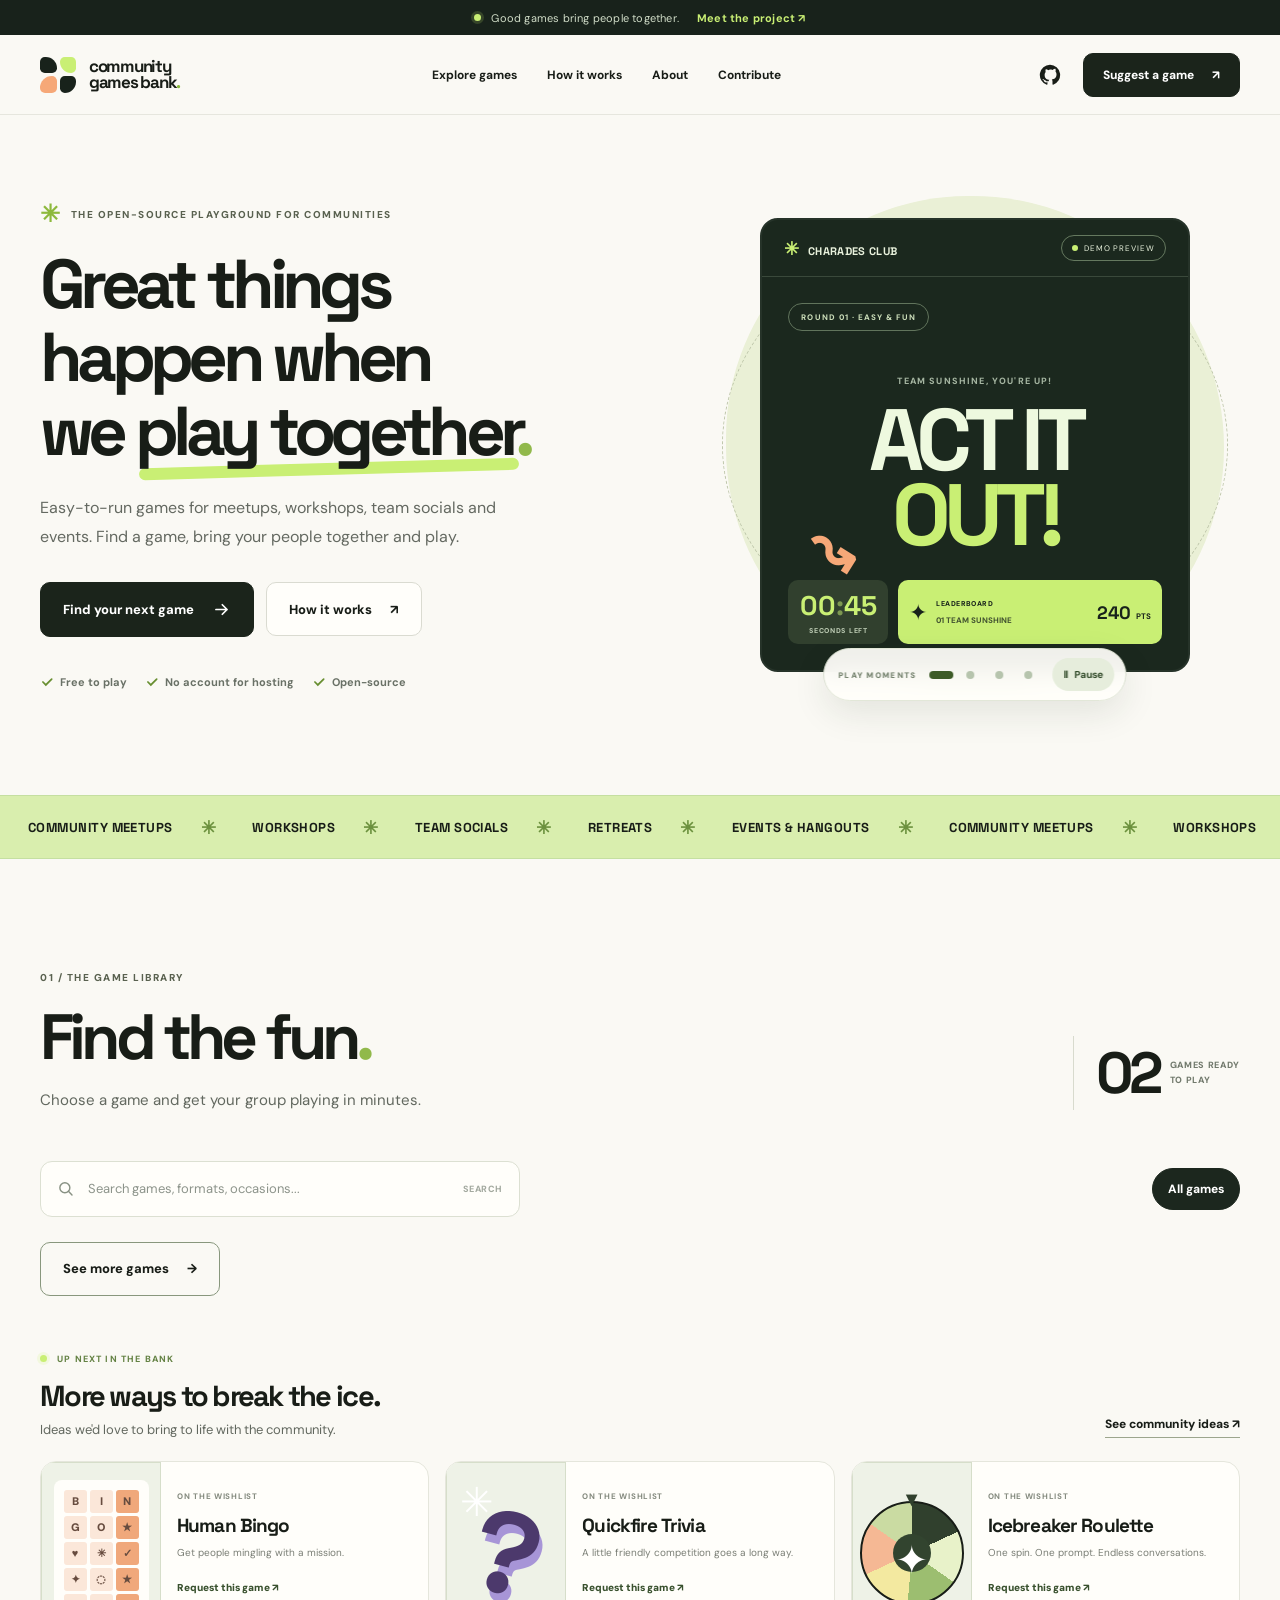
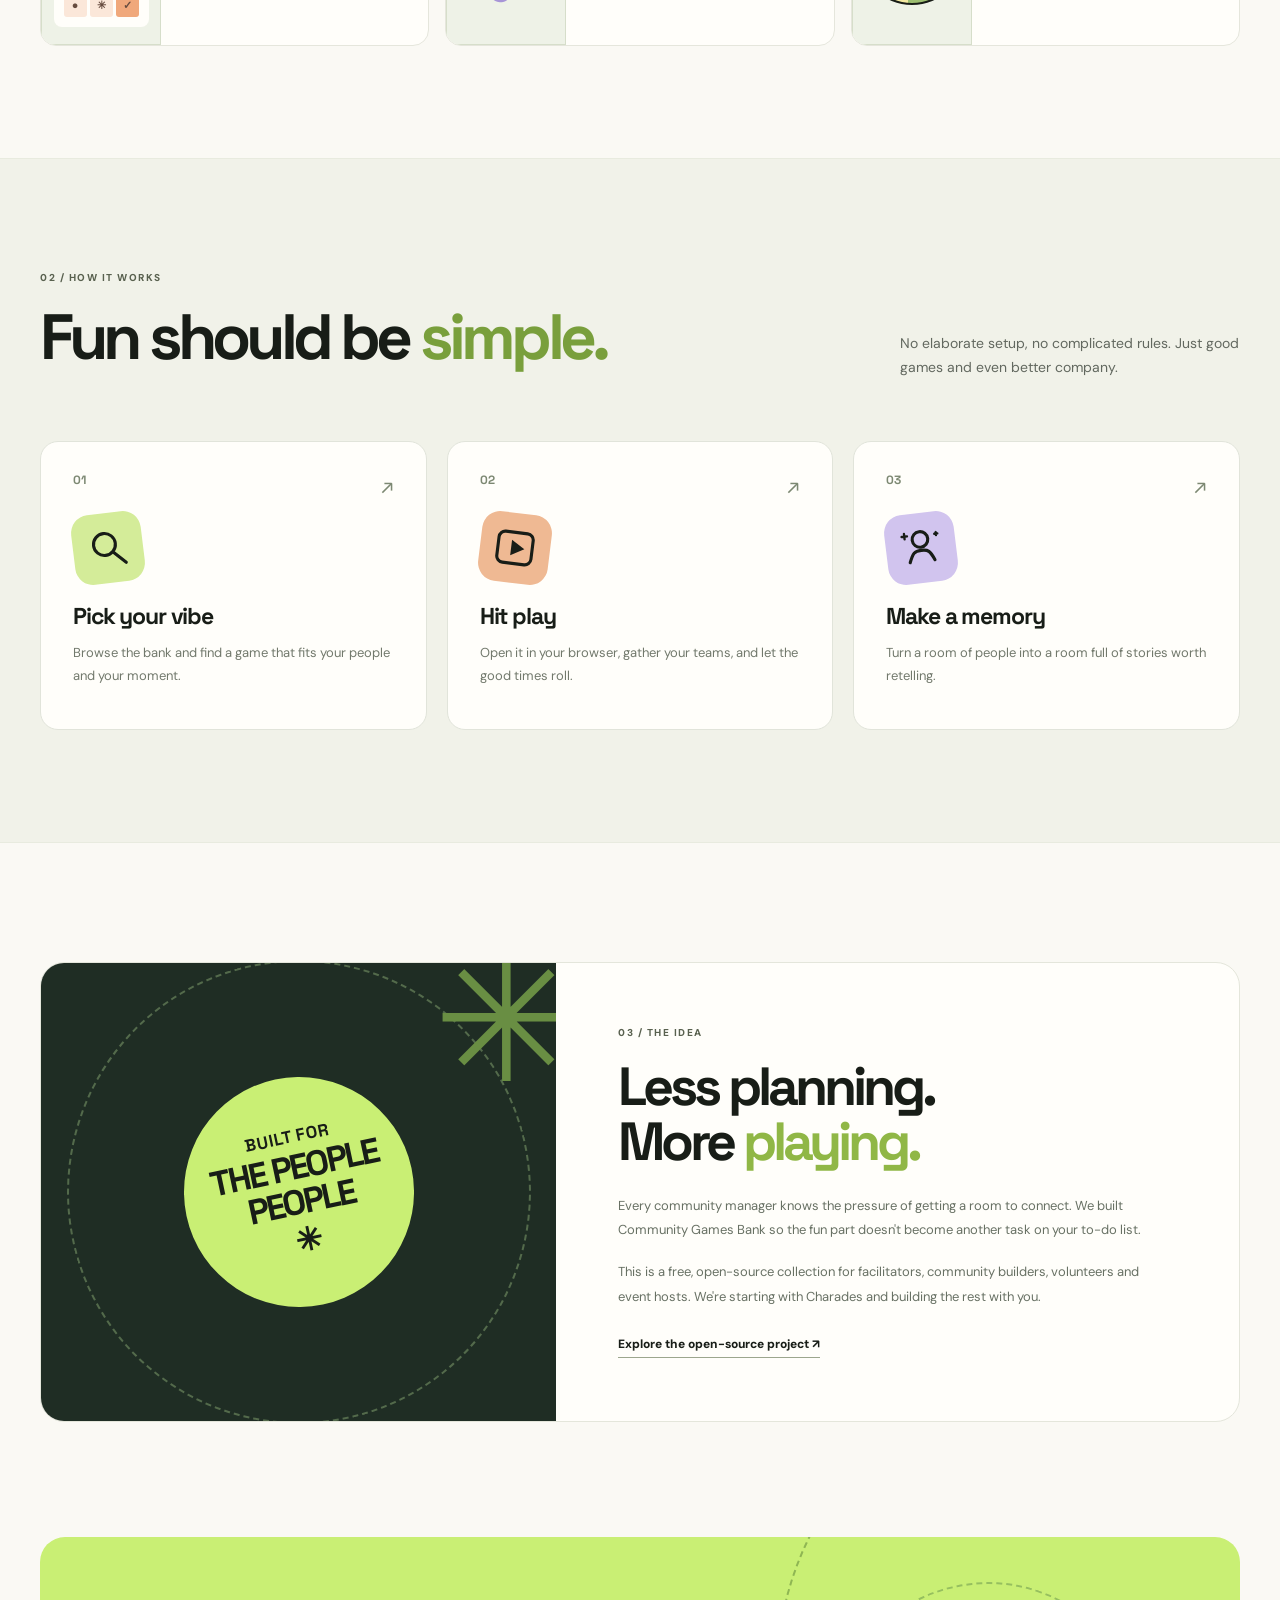
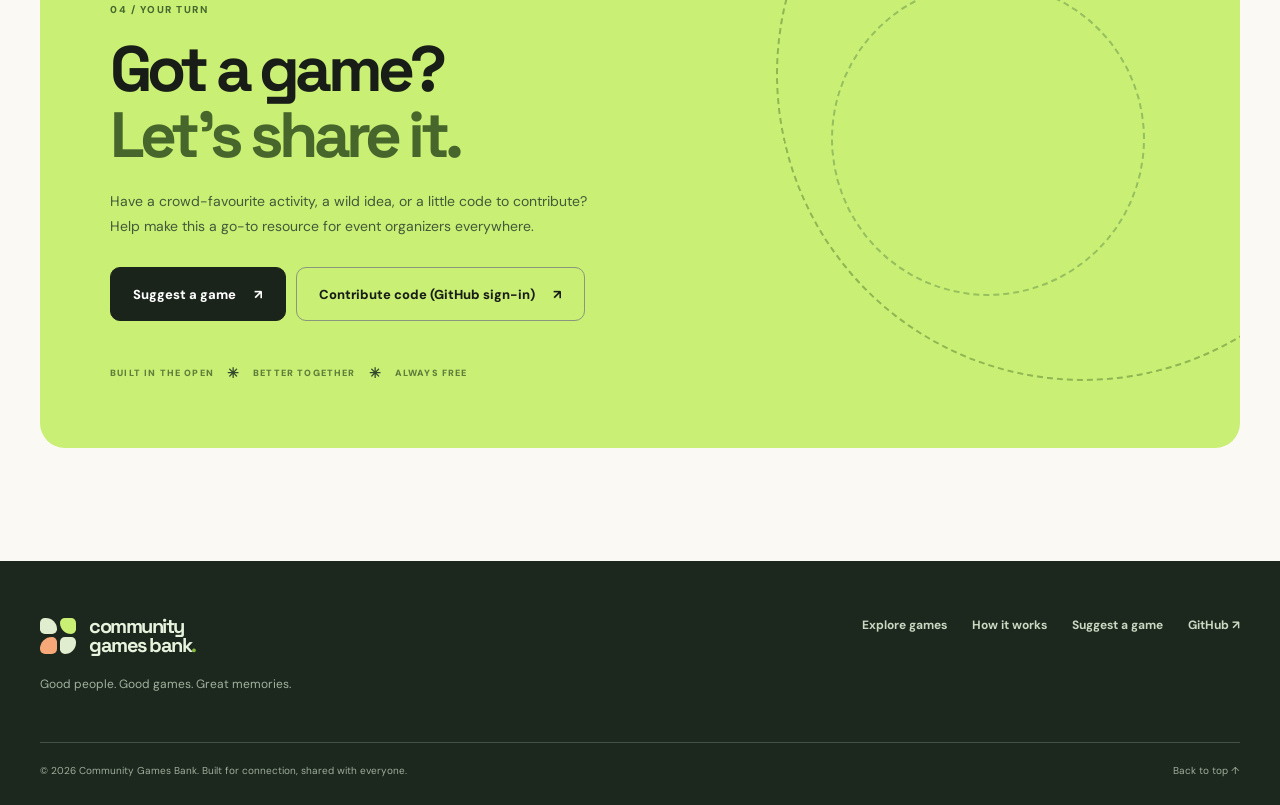
==== commit 223c9f60: "Add full games library navigation" ====
--- a/index.html
+++ b/index.html
@@ -89,6 +89,7 @@
       <div class="section-header library-header"><div><p class="section-kicker">01 / THE GAME LIBRARY</p><h2 id="games-heading">Find the fun<span class="period">.</span></h2><p class="section-intro">Choose a game and get your group playing in minutes.</p></div><div class="library-count"><span id="liveCount">02</span><small>GAMES READY<br>TO PLAY</small></div></div>
       <div class="directory-tools"><label class="search-shell" for="gameSearch"><svg viewBox="0 0 24 24" fill="none" stroke="currentColor" stroke-width="2" stroke-linecap="round" aria-hidden="true"><circle cx="11" cy="11" r="7"/><path d="m16 16 5 5"/></svg><input id="gameSearch" type="search" placeholder="Search games, formats, occasions..." autocomplete="off"><span class="search-hint">SEARCH</span></label><div class="filters" id="gameFilters" aria-label="Filter games"><button class="filter-chip active" type="button" data-filter="all" aria-pressed="true">All games</button></div></div>
       <div id="gamesGrid" class="games-grid" aria-live="polite" aria-relevant="additions removals"></div>
+      <div class="games-more-wrap"><a class="button button-outline button-large" href="/games/">See more games <span aria-hidden="true">→</span></a></div>
       <div class="empty-state" id="emptyState" hidden><span>✳</span><h3>No games found just yet.</h3><p>We're growing the library. Have a game in mind? Help us add it.</p><button type="button" class="button button-dark" data-open-suggest>Suggest a game ↗</button><button class="text-button" id="clearFilters" type="button">Clear filters</button></div>
       <div class="roadmap-block"><div class="roadmap-title"><div><span class="roadmap-label"><span class="tiny-green-dot"></span> UP NEXT IN THE BANK</span><h3>More ways to break the ice.</h3><p>Ideas we'd love to bring to life with the community.</p></div><a class="text-link" href="https://github.com/Mogaji-Bolaji-Abdullah/Community-Games-Bank/issues" target="_blank" rel="noopener noreferrer">See community ideas <span aria-hidden="true">↗</span></a></div><div class="roadmap-grid">
         <article class="roadmap-card roadmap-bingo"><div class="roadmap-art art-bingo"><div class="bingo-grid" aria-hidden="true"><span>B</span><span>I</span><span>N</span><span>G</span><span>O</span><span>★</span><span>♥</span><span>✳</span><span>✓</span><span>✦</span><span>◌</span><span>★</span><span>●</span><span>✳</span><span>✓</span></div></div><div class="roadmap-content"><span class="mini-status">ON THE WISHLIST</span><h4>Human Bingo</h4><p>Get people mingling with a mission.</p><button type="button" class="wishlist-button" data-request="Human Bingo">Request this game <span aria-hidden="true">↗</span></button></div></article>
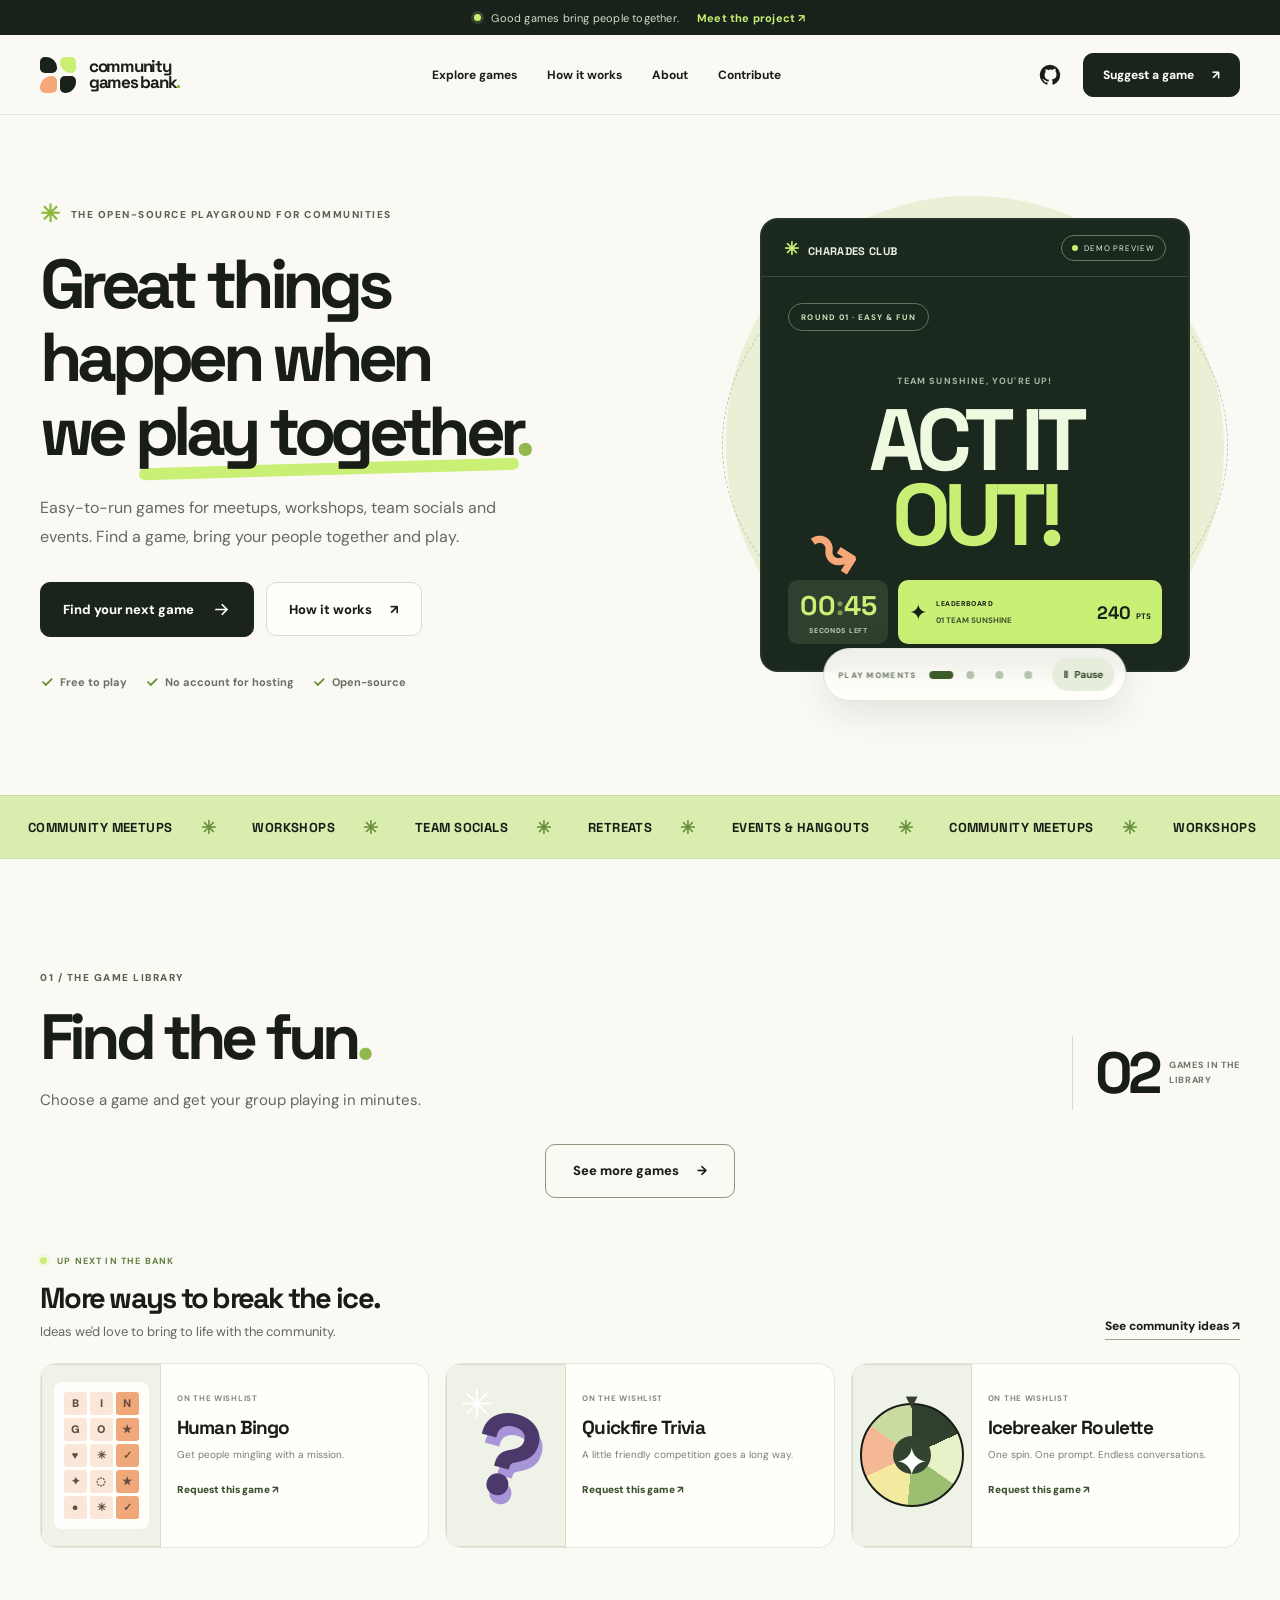
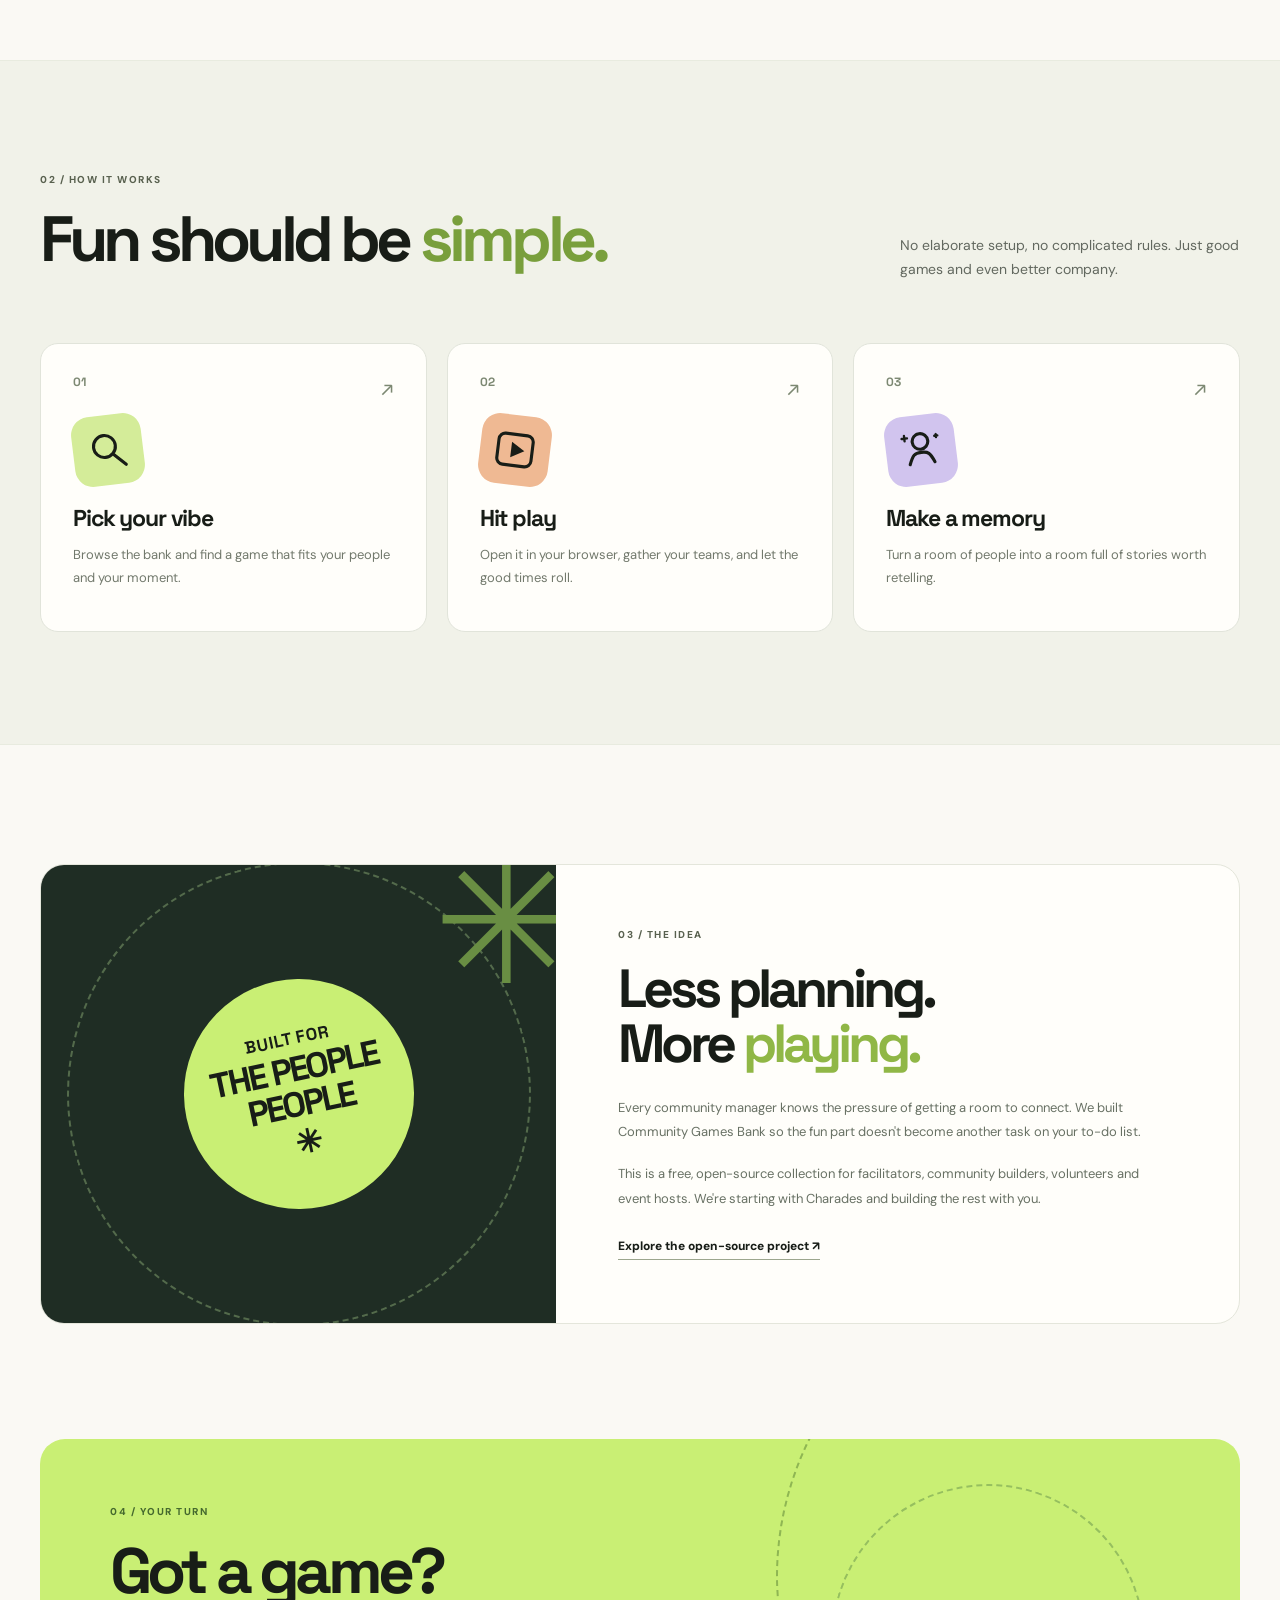
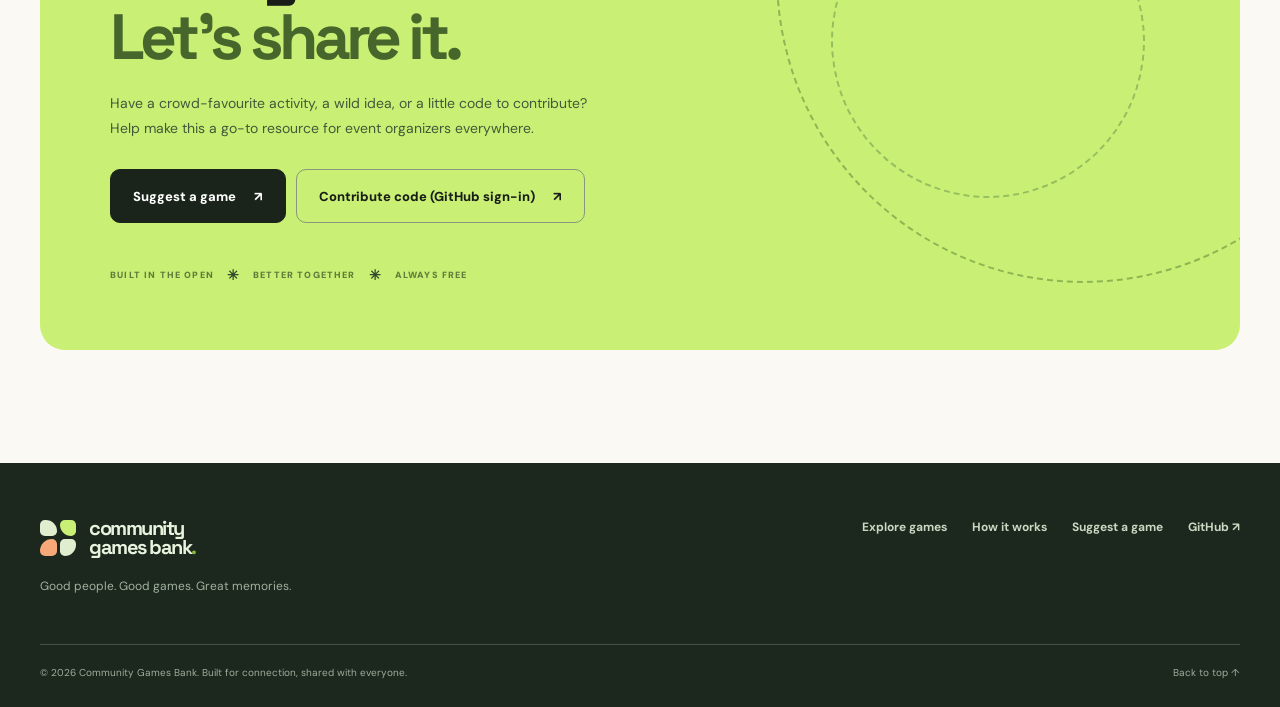
==== commit e61ff89a: "Simplify homepage game preview section" ====
--- a/index.html
+++ b/index.html
@@ -86,8 +86,7 @@
     <div class="marquee-strip" aria-label="Great for meetups, workshops, team socials, retreats and community hangouts"><div class="marquee-inner"><span>COMMUNITY MEETUPS <b>✳</b></span><span>WORKSHOPS <b>✳</b></span><span>TEAM SOCIALS <b>✳</b></span><span>RETREATS <b>✳</b></span><span>EVENTS &amp; HANGOUTS <b>✳</b></span><span>COMMUNITY MEETUPS <b>✳</b></span><span>WORKSHOPS <b>✳</b></span></div></div>
 
     <section id="games" class="section library container" aria-labelledby="games-heading">
-      <div class="section-header library-header"><div><p class="section-kicker">01 / THE GAME LIBRARY</p><h2 id="games-heading">Find the fun<span class="period">.</span></h2><p class="section-intro">Choose a game and get your group playing in minutes.</p></div><div class="library-count"><span id="liveCount">02</span><small>GAMES READY<br>TO PLAY</small></div></div>
-      <div class="directory-tools"><label class="search-shell" for="gameSearch"><svg viewBox="0 0 24 24" fill="none" stroke="currentColor" stroke-width="2" stroke-linecap="round" aria-hidden="true"><circle cx="11" cy="11" r="7"/><path d="m16 16 5 5"/></svg><input id="gameSearch" type="search" placeholder="Search games, formats, occasions..." autocomplete="off"><span class="search-hint">SEARCH</span></label><div class="filters" id="gameFilters" aria-label="Filter games"><button class="filter-chip active" type="button" data-filter="all" aria-pressed="true">All games</button></div></div>
+      <div class="section-header library-header"><div><p class="section-kicker">01 / THE GAME LIBRARY</p><h2 id="games-heading">Find the fun<span class="period">.</span></h2><p class="section-intro">Choose a game and get your group playing in minutes.</p></div><div class="library-count"><span id="liveCount">02</span><small>GAMES IN THE<br>LIBRARY</small></div></div>
       <div id="gamesGrid" class="games-grid" aria-live="polite" aria-relevant="additions removals"></div>
       <div class="games-more-wrap"><a class="button button-outline button-large" href="/games/">See more games <span aria-hidden="true">→</span></a></div>
       <div class="empty-state" id="emptyState" hidden><span>✳</span><h3>No games found just yet.</h3><p>We're growing the library. Have a game in mind? Help us add it.</p><button type="button" class="button button-dark" data-open-suggest>Suggest a game ↗</button><button class="text-button" id="clearFilters" type="button">Clear filters</button></div>
--- a/assets/styles.css
+++ b/assets/styles.css
@@ -147,3 +147,5 @@
 .spinner-art{border:2px solid currentColor!important;border-radius:50%!important}
 .roadmap-art,.game-visual{background:#eef2e7!important;border:1px solid #d6deca!important}
 .brandmark{transform:none!important}
+
+.games-more-wrap{display:flex;justify-content:center;margin:30px 0 8px}.games-more-wrap .button{min-width:190px}@media(max-width:700px){.games-more-wrap{margin:22px 0 4px}.games-more-wrap .button{width:100%;max-width:340px}}
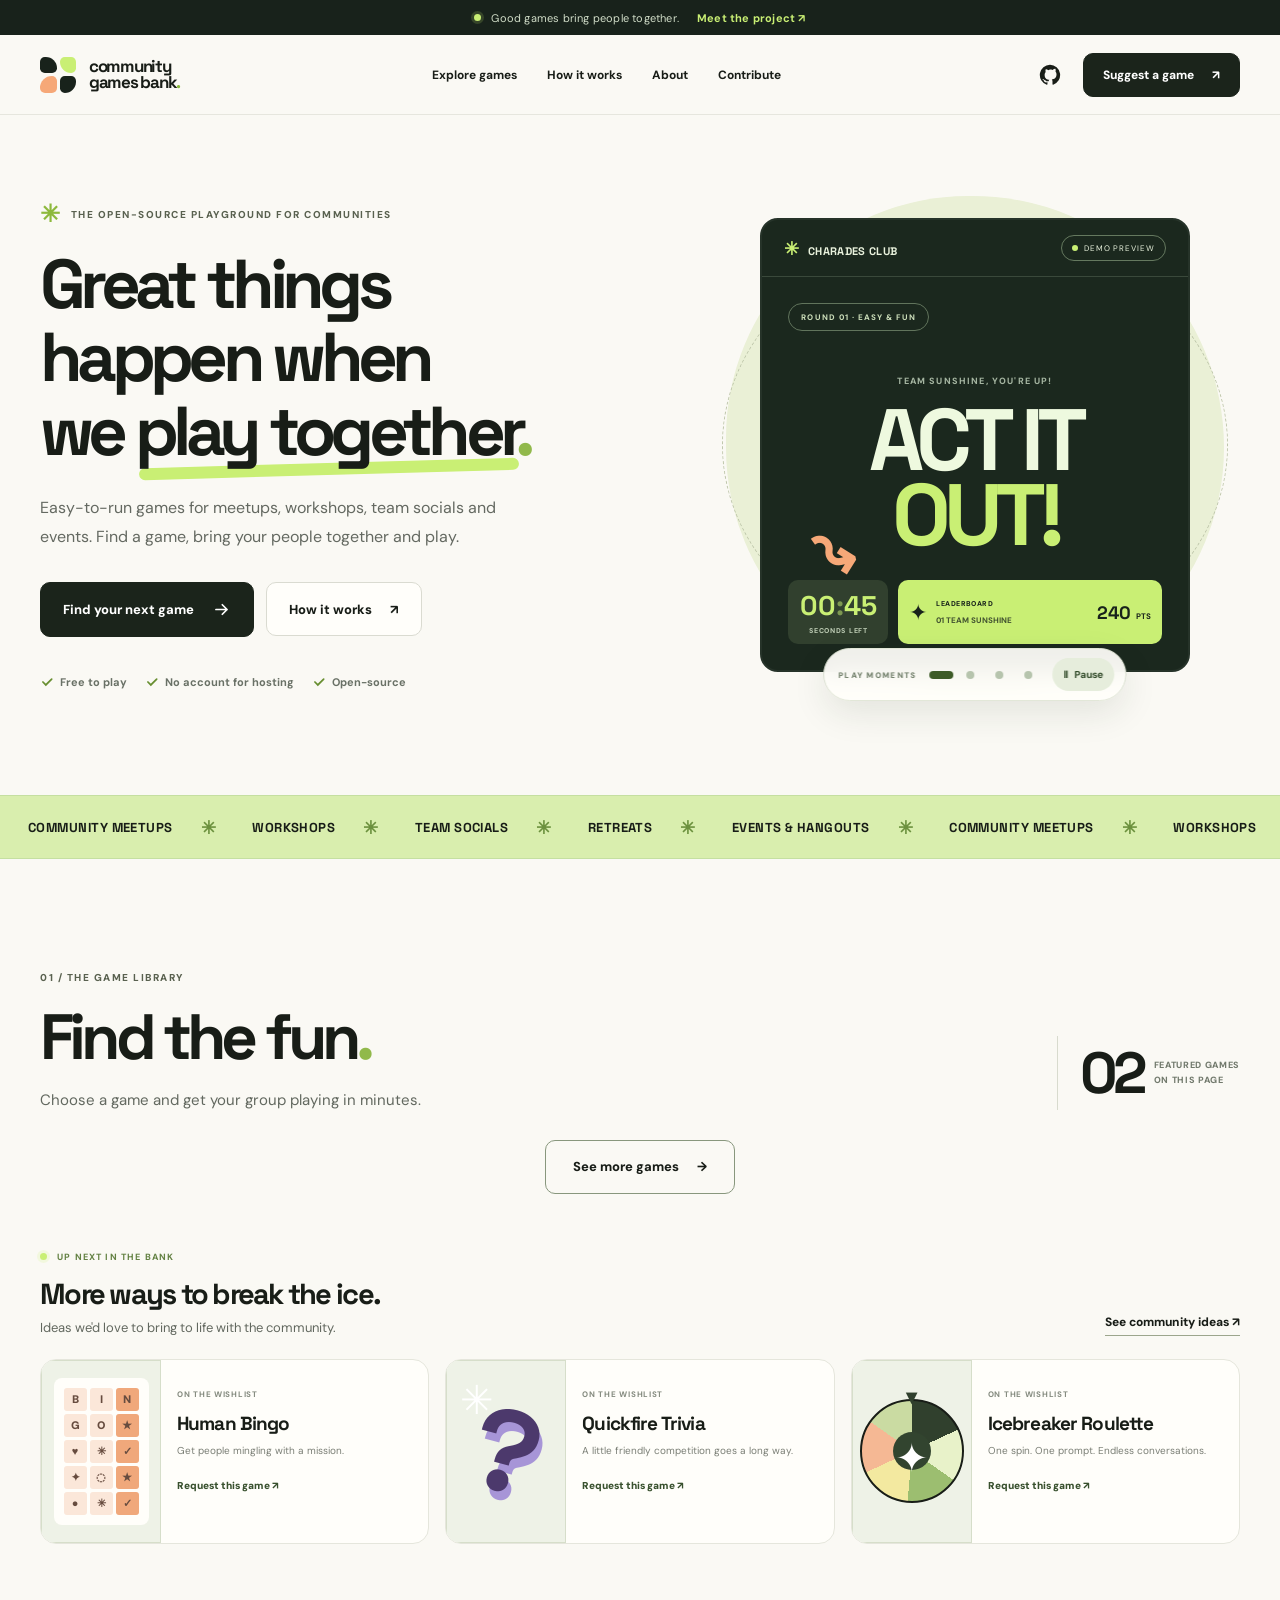
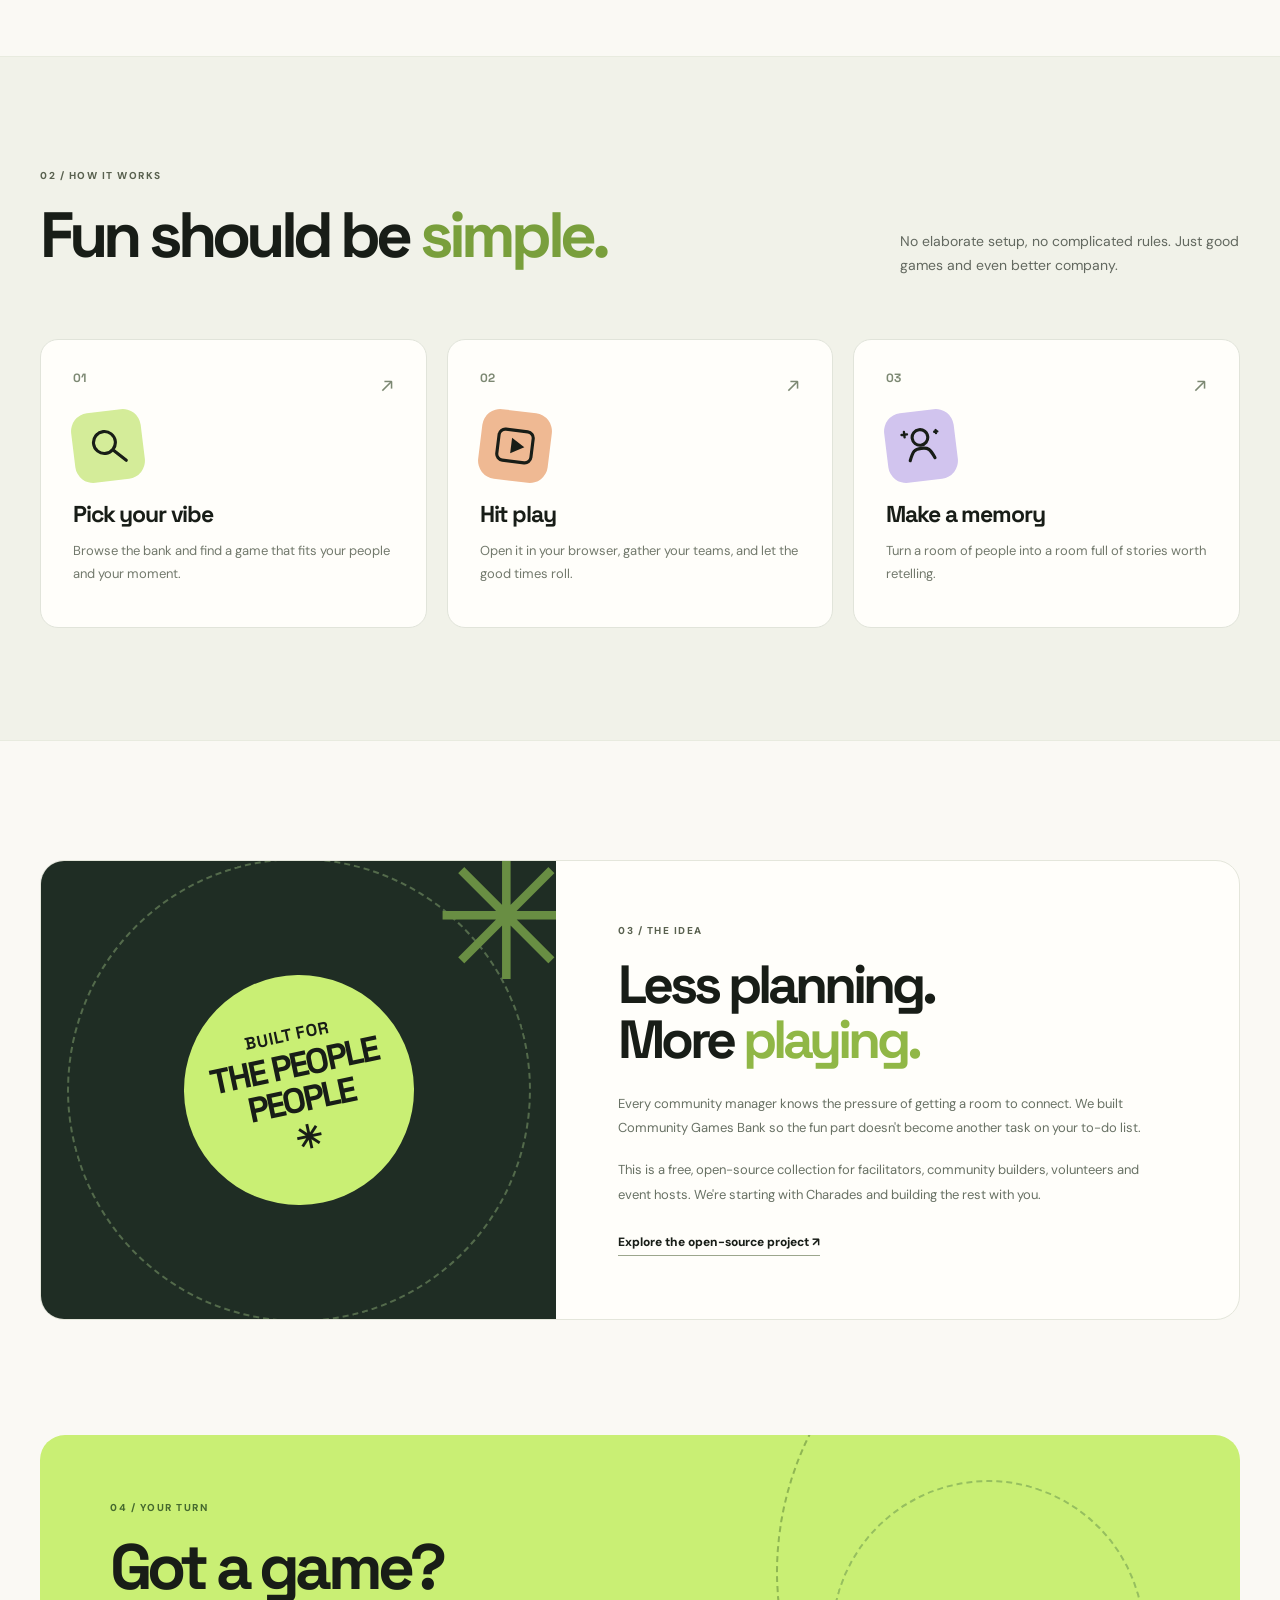
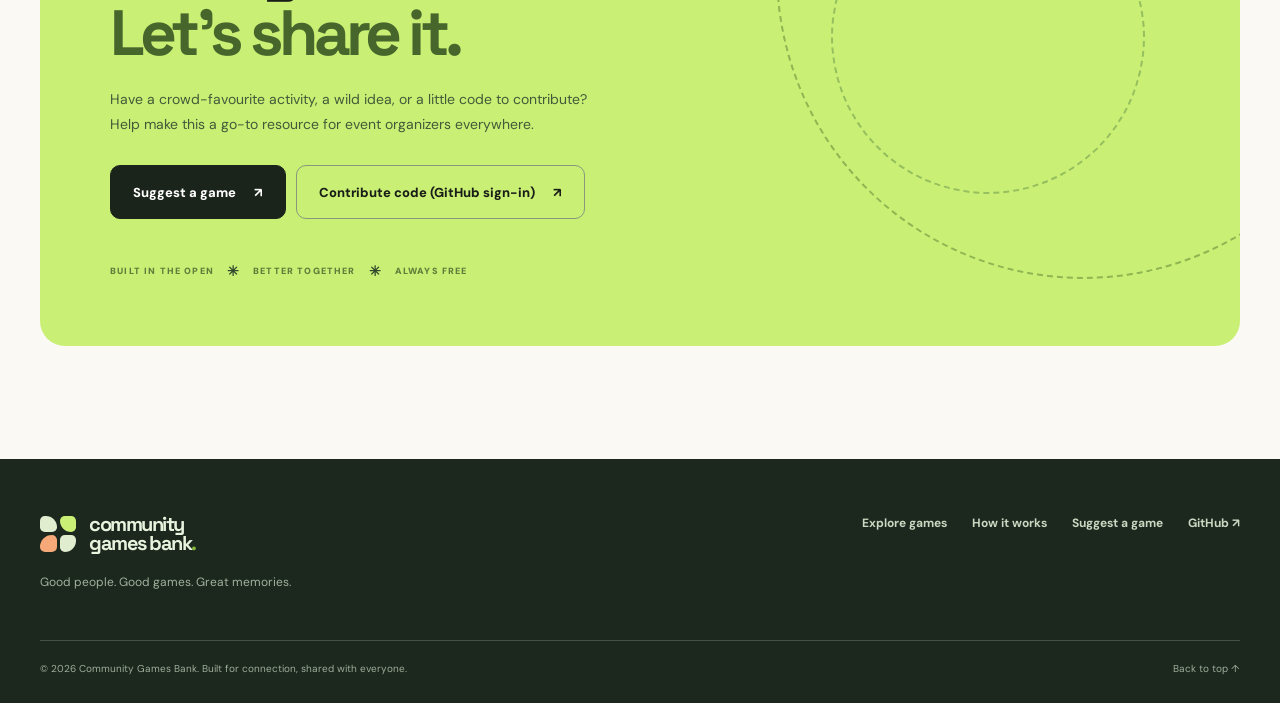
==== commit 9880ac0d: "Refresh homepage game preview and asset cache" ====
--- a/index.html
+++ b/index.html
@@ -13,8 +13,8 @@
   <link rel="preconnect" href="https://fonts.googleapis.com">
   <link rel="preconnect" href="https://fonts.gstatic.com" crossorigin>
   <link href="https://fonts.googleapis.com/css2?family=DM+Sans:wght@400;500;600;700;800&family=Space+Grotesk:wght@400;500;600;700;800&display=swap" rel="stylesheet">
-  <link rel="stylesheet" href="/assets/styles.css?v=games-3">
-  <script src="/assets/app.js?v=games-3" defer></script>
+  <link rel="stylesheet" href="/assets/styles.css?v=games-4">
+  <script src="/assets/app.js?v=games-4" defer></script>
 </head>
 <body>
   <a class="skip-link" href="#main">Skip to content</a>
@@ -86,7 +86,7 @@
     <div class="marquee-strip" aria-label="Great for meetups, workshops, team socials, retreats and community hangouts"><div class="marquee-inner"><span>COMMUNITY MEETUPS <b>✳</b></span><span>WORKSHOPS <b>✳</b></span><span>TEAM SOCIALS <b>✳</b></span><span>RETREATS <b>✳</b></span><span>EVENTS &amp; HANGOUTS <b>✳</b></span><span>COMMUNITY MEETUPS <b>✳</b></span><span>WORKSHOPS <b>✳</b></span></div></div>
 
     <section id="games" class="section library container" aria-labelledby="games-heading">
-      <div class="section-header library-header"><div><p class="section-kicker">01 / THE GAME LIBRARY</p><h2 id="games-heading">Find the fun<span class="period">.</span></h2><p class="section-intro">Choose a game and get your group playing in minutes.</p></div><div class="library-count"><span id="liveCount">02</span><small>GAMES IN THE<br>LIBRARY</small></div></div>
+      <div class="section-header library-header"><div><p class="section-kicker">01 / THE GAME LIBRARY</p><h2 id="games-heading">Find the fun<span class="period">.</span></h2><p class="section-intro">Choose a game and get your group playing in minutes.</p></div><div class="library-count"><span id="liveCount">02</span><small>FEATURED GAMES<br>ON THIS PAGE</small></div></div>
       <div id="gamesGrid" class="games-grid" aria-live="polite" aria-relevant="additions removals"></div>
       <div class="games-more-wrap"><a class="button button-outline button-large" href="/games/">See more games <span aria-hidden="true">→</span></a></div>
       <div class="empty-state" id="emptyState" hidden><span>✳</span><h3>No games found just yet.</h3><p>We're growing the library. Have a game in mind? Help us add it.</p><button type="button" class="button button-dark" data-open-suggest>Suggest a game ↗</button><button class="text-button" id="clearFilters" type="button">Clear filters</button></div>
--- a/assets/styles.css
+++ b/assets/styles.css
@@ -149,3 +149,51 @@
 .brandmark{transform:none!important}
 
 .games-more-wrap{display:flex;justify-content:center;margin:30px 0 8px}.games-more-wrap .button{min-width:190px}@media(max-width:700px){.games-more-wrap{margin:22px 0 4px}.games-more-wrap .button{width:100%;max-width:340px}}
+
+
+/* Homepage shows a compact two-game preview; full catalogue lives on /games/ */
+.games-grid{grid-template-columns:repeat(2,minmax(0,1fr));gap:18px}
+.games-grid .game-card{display:flex;flex-direction:column;min-height:0}
+.games-grid .game-visual{min-height:220px}
+.games-grid .charades-poster{width:65%;height:175px;max-width:250px}
+.games-grid .game-content{padding:24px;flex:1}
+.games-more-wrap{display:flex;justify-content:center;margin:26px 0 0}
+.games-more-wrap .button{min-width:190px}
+@media(max-width:700px){
+ .games-grid{grid-template-columns:1fr;gap:15px}
+ .games-grid .game-visual{min-height:190px}
+ .games-grid .charades-poster{height:150px}
+ .games-grid .game-content{padding:21px}
+ .games-more-wrap{margin-top:20px}
+ .games-more-wrap .button{width:100%;max-width:340px}
+}
+
+
+/* MOTION RESTORE — keep movement flat and lightweight, never faux-3D. */
+@media (prefers-reduced-motion: no-preference) {
+  html { scroll-behavior: smooth; }
+  .button, .wishlist-button, .icon-button, .game-card, .roadmap-card,
+  .step, .step-icon, .desktop-nav a, .preview-pip, .charades-poster {
+    transition: transform .28s ease, background-color .25s ease, border-color .25s ease, opacity .25s ease;
+  }
+  .button:hover, .wishlist-button:hover { transform: translateY(-2px) !important; }
+  .game-card:hover, .roadmap-card:hover { transform: translateY(-3px) !important; }
+  .step:hover .step-icon { transform: translateY(-3px) !important; }
+  .mock-window { animation: cgbFloat 6s ease-in-out infinite !important; }
+  .tag-top { animation: cgbTagFloat 5.5s ease-in-out infinite !important; }
+  .tag-bottom { animation: cgbTagFloat 6.2s ease-in-out infinite reverse !important; }
+  .hero-spark { animation: cgbSpark 9s ease-in-out infinite alternate !important; }
+  .marquee-inner.is-looping { animation: marqueeRoll 38s linear infinite !important; }
+  .poster-stars { animation: cgbSpark 5s ease-in-out infinite alternate !important; }
+  .trivia-bubble { animation: cgbBubble 5.5s ease-in-out infinite !important; }
+  .spinner-art { animation: rouletteRotate 19s linear infinite !important; }
+  .reveal-target { will-change: opacity, transform; }
+}
+@keyframes cgbFloat { 0%,100%{transform:translateY(0)} 50%{transform:translateY(-7px)} }
+@keyframes cgbTagFloat { 0%,100%{transform:translateY(0)} 50%{transform:translateY(-5px)} }
+@keyframes cgbSpark { from{opacity:.65;transform:translateY(0)} to{opacity:1;transform:translateY(-5px)} }
+@keyframes cgbBubble { 0%,100%{transform:translateY(0)} 50%{transform:translateY(-6px)} }
+@media (prefers-reduced-motion: reduce) {
+  .mock-window,.tag-top,.tag-bottom,.hero-spark,.marquee-inner.is-looping,
+  .poster-stars,.trivia-bubble,.spinner-art { animation:none !important; }
+}
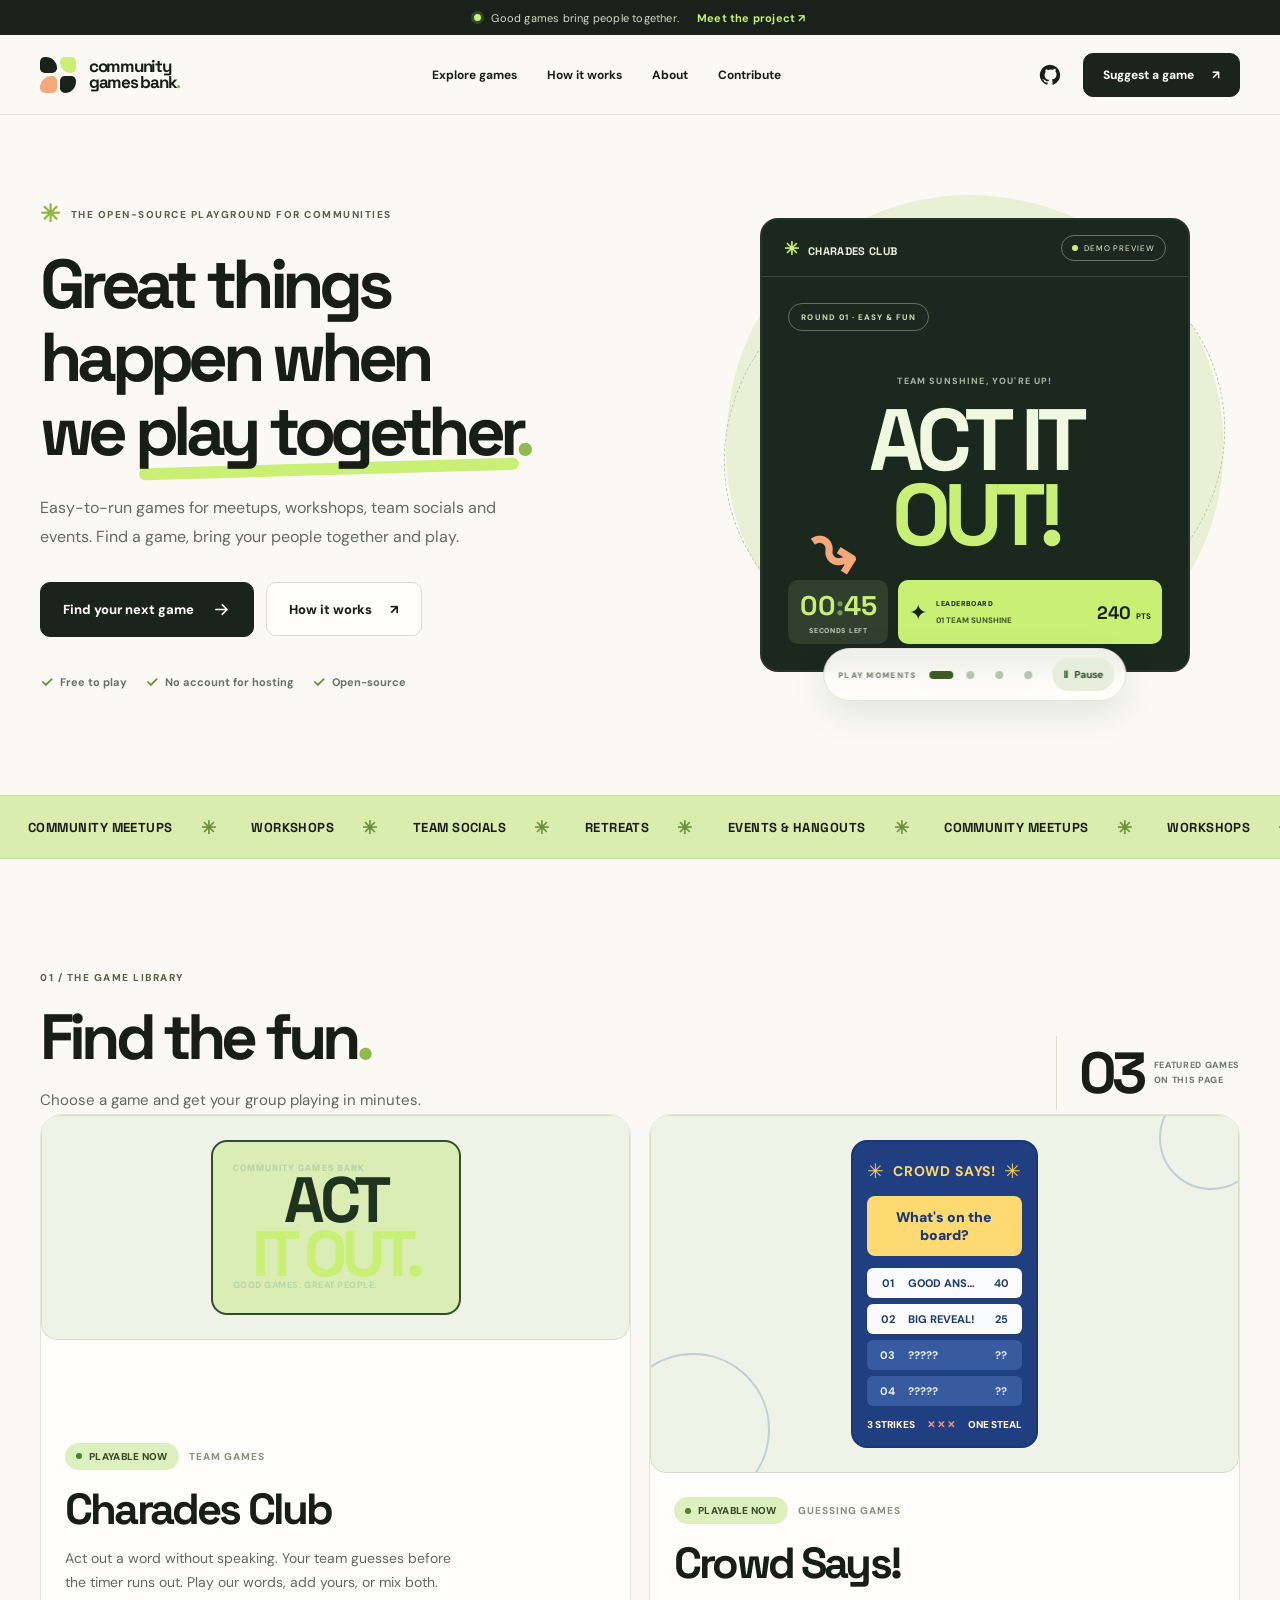
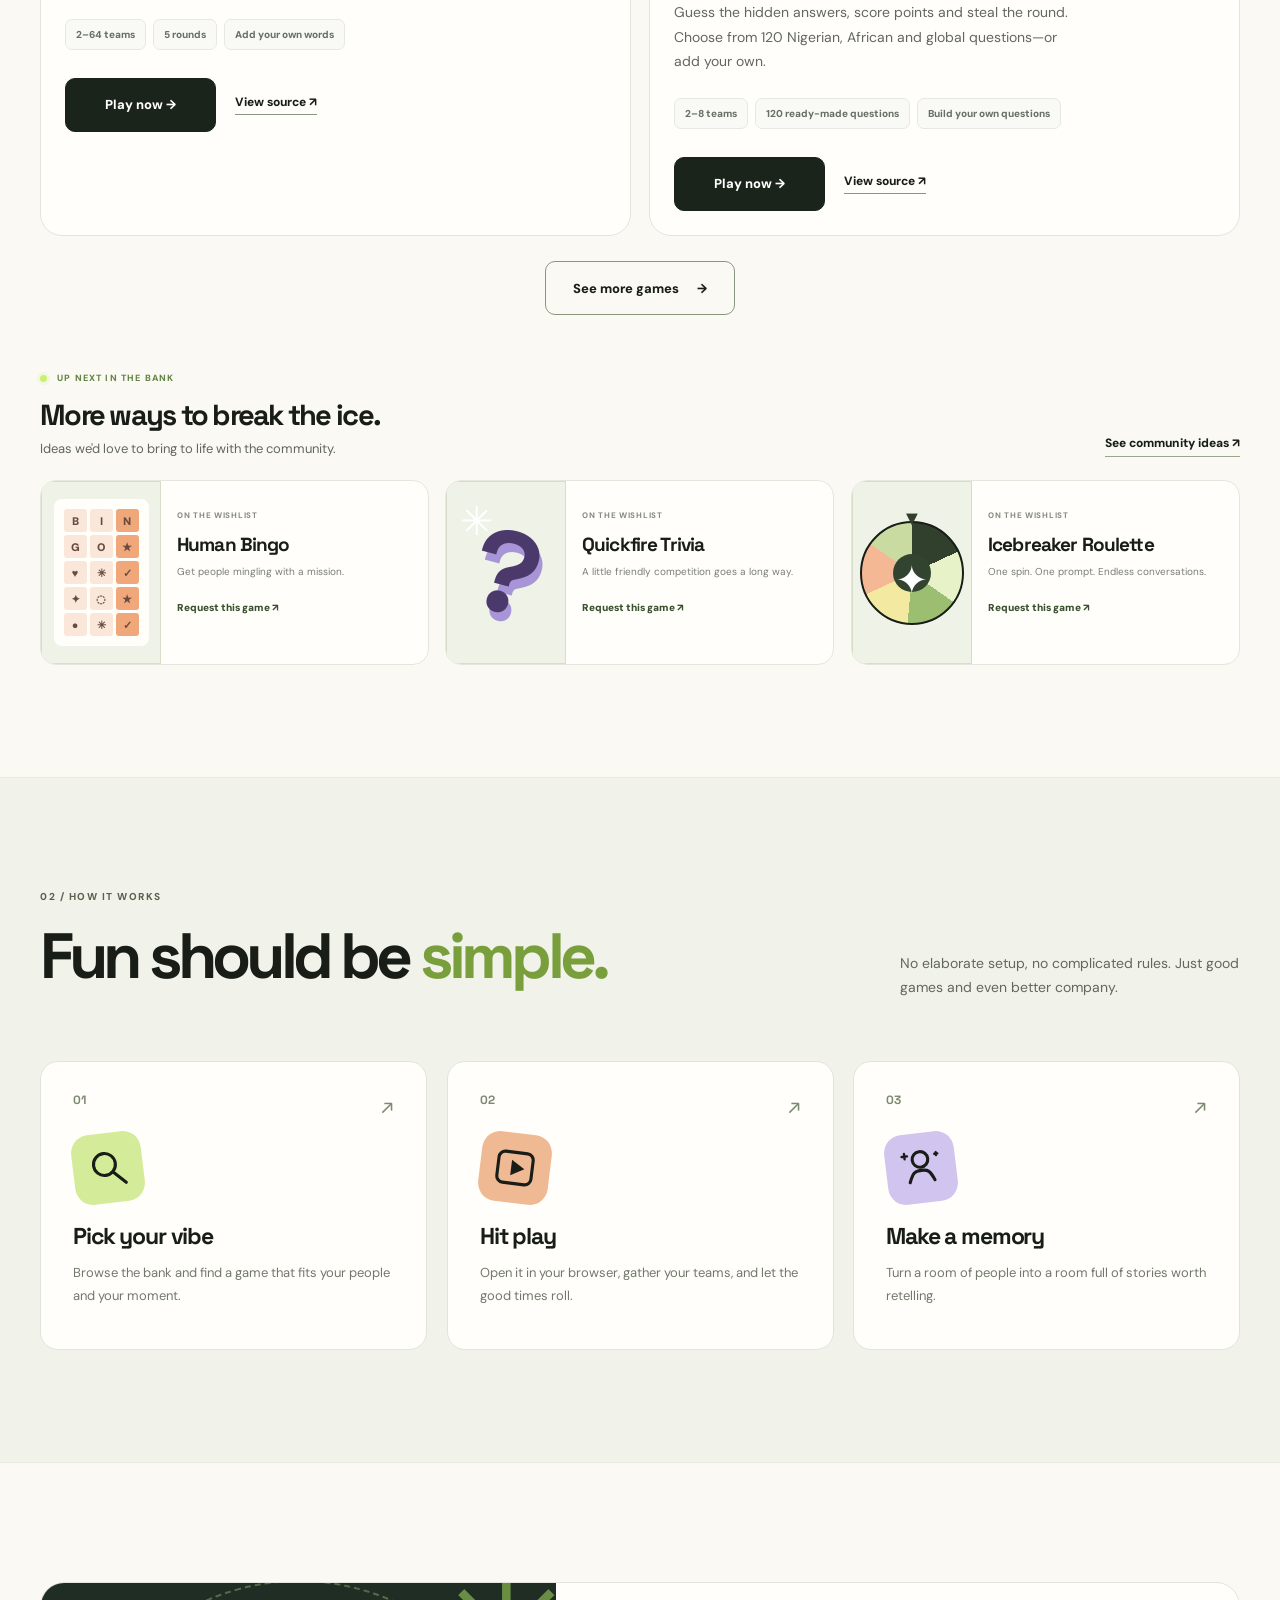
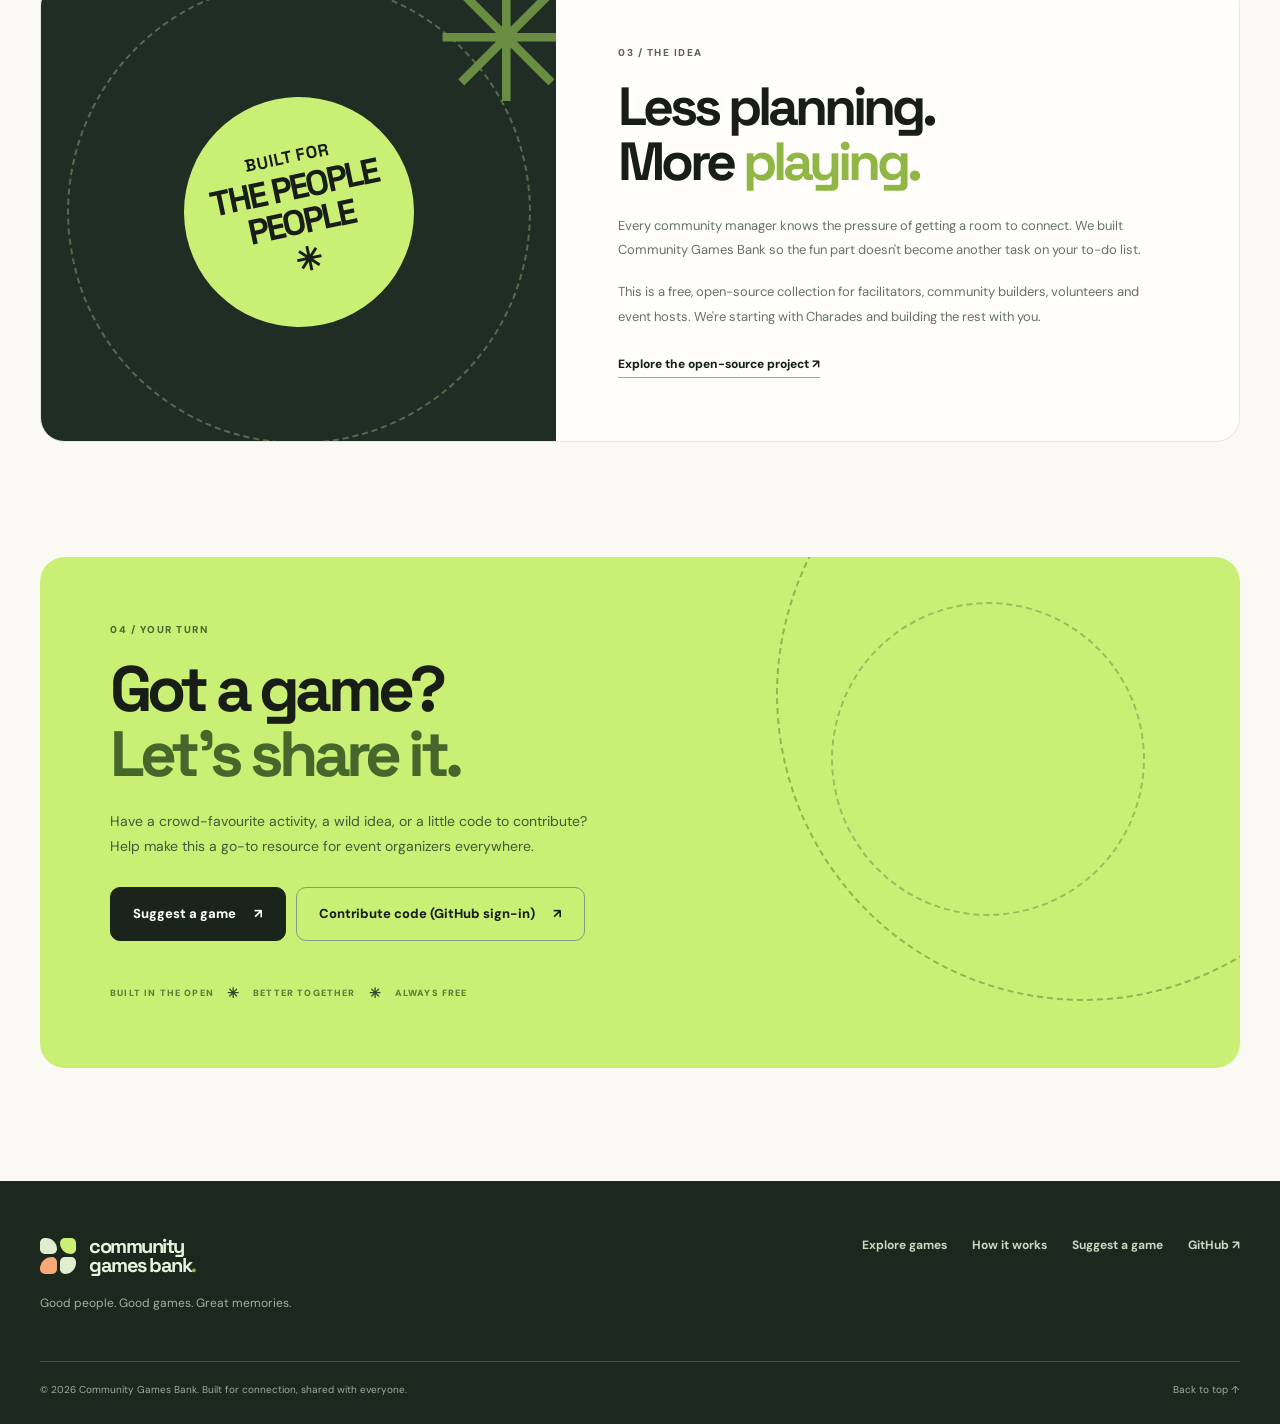
==== commit 6431d72d: "Bust homepage assets after JavaScript fix" ====
--- a/index.html
+++ b/index.html
@@ -13,8 +13,8 @@
   <link rel="preconnect" href="https://fonts.googleapis.com">
   <link rel="preconnect" href="https://fonts.gstatic.com" crossorigin>
   <link href="https://fonts.googleapis.com/css2?family=DM+Sans:wght@400;500;600;700;800&family=Space+Grotesk:wght@400;500;600;700;800&display=swap" rel="stylesheet">
-  <link rel="stylesheet" href="/assets/styles.css?v=games-4">
-  <script src="/assets/app.js?v=games-4" defer></script>
+  <link rel="stylesheet" href="/assets/styles.css?v=games-5">
+  <script src="/assets/app.js?v=games-5" defer></script>
 </head>
 <body>
   <a class="skip-link" href="#main">Skip to content</a>
--- a/assets/styles.css
+++ b/assets/styles.css
@@ -130,18 +130,16 @@
 .charades-poster{border:2px solid #344b2e!important;background:#d9edb5!important;color:#20331f!important}
 .survey-illustration{border:2px solid #1b3773!important;background:#203f80!important;color:#fff!important}
 .little-sticker,.floating-tag{border:1px solid #d9dfd1!important}
-.tag-top,.tag-bottom{animation:none!important}
 .game-card:hover .charades-poster{transform:none!important}
-.mock-window{animation:none!important}
 .contribute-panel:after,.hero-art:before,.hero-art:after{box-shadow:none!important;filter:none!important}
 @media(prefers-reduced-motion:no-preference){.game-card:hover .game-visual{transform:translateY(-2px)!important}}
 
 
 /* FINAL ART-DIRECTION OVERRIDE: flat 2D only. Decorative starbursts and faux-depth stickers removed. */
 .hero-spark,.hero-spark-one,.hero-spark-two,.floating-tag,.art-corner-stamp,.contrib-deco,.contrib-sticker,.poster-stars,.little-sticker{display:none!important}
-.mock-window,.mock-window:hover,.hero-art:before,.hero-art:after{transform:none!important;box-shadow:none!important;filter:none!important;perspective:none!important}
+.mock-window,.mock-window:hover,.hero-art:before,.hero-art:after{box-shadow:none!important;filter:none!important;perspective:none!important}
 .mock-window{border:2px solid #263329!important;border-radius:18px!important}
-.button,.button:hover,.wishlist-button,.wishlist-button:hover,.icon-button,.github-top,.brandmark,.brandmark i{transform:none!important;box-shadow:none!important;filter:none!important}
+.button,.button:hover,.wishlist-button,.wishlist-button:hover,.icon-button,.github-top,.brandmark,.brandmark i{box-shadow:none!important;filter:none!important}
 .button{border-width:1px!important;border-radius:10px!important}
 .game-visual,.charades-poster,.survey-illustration,.roadmap-art,.spinner-art,.bingo-grid{box-shadow:none!important;filter:none!important;transform:none!important;perspective:none!important}
 .spinner-art{border:2px solid currentColor!important;border-radius:50%!important}
@@ -197,3 +195,47 @@
   .mock-window,.tag-top,.tag-bottom,.hero-spark,.marquee-inner.is-looping,
   .poster-stars,.trivia-bubble,.spinner-art { animation:none !important; }
 }
+
+
+/* CGB motion system v4 — flat 2D movement; cache-busted from the HTML. */
+@media (prefers-reduced-motion: no-preference) {
+  html { scroll-behavior: smooth !important; }
+  body.motion-on .reveal-target {
+    opacity: 0;
+    transform: translateY(30px);
+    filter: none;
+    transition: opacity .65s ease var(--reveal-delay,0ms), transform .65s cubic-bezier(.2,.7,.2,1) var(--reveal-delay,0ms);
+  }
+  body.motion-on .reveal-target.is-visible { opacity:1; transform:translateY(0); }
+  body.motion-on .hero-copy .eyebrow,
+  body.motion-on .hero-copy h1,
+  body.motion-on .hero-copy .hero-description,
+  body.motion-on .hero-copy .hero-buttons,
+  body.motion-on .hero-copy .benefits {
+    animation: cgbRise .7s cubic-bezier(.2,.7,.2,1) both;
+  }
+  body.motion-on .hero-copy h1 { animation-delay: .12s; }
+  body.motion-on .hero-copy .hero-description { animation-delay: .24s; }
+  body.motion-on .hero-copy .hero-buttons { animation-delay: .36s; }
+  body.motion-on .hero-copy .benefits { animation-delay: .48s; }
+  .mock-window { animation: cgbFloatFlat 6s ease-in-out infinite !important; }
+  .tag-top { animation: cgbFloatFlat 5.5s ease-in-out infinite !important; }
+  .tag-bottom { animation: cgbFloatFlat 6.2s ease-in-out infinite reverse !important; }
+  .hero-spark { animation: cgbSparkFlat 8s ease-in-out infinite alternate !important; }
+  .marquee-inner.is-looping { animation: marqueeRoll 38s linear infinite !important; }
+  .trivia-bubble { animation: cgbFloatFlat 5.5s ease-in-out infinite !important; }
+  .spinner-art { animation: rouletteRotate 24s linear infinite !important; }
+  .game-card,.roadmap-card,.button,.wishlist-button,.step-icon {
+    transition: transform .25s ease, background-color .25s ease, border-color .25s ease !important;
+  }
+  .game-card:hover,.roadmap-card:hover { transform:translateY(-4px) !important; }
+  .button:hover,.wishlist-button:hover { transform:translateY(-2px) !important; }
+  .step:hover .step-icon { transform:translateY(-3px) !important; }
+}
+@keyframes cgbRise { from{opacity:0;transform:translateY(26px)} to{opacity:1;transform:translateY(0)} }
+@keyframes cgbFloatFlat { 0%,100%{transform:translateY(0)} 50%{transform:translateY(-7px)} }
+@keyframes cgbSparkFlat { from{opacity:.55} to{opacity:1} }
+@media (prefers-reduced-motion: reduce) {
+  html { scroll-behavior:auto !important; }
+  body.motion-on .reveal-target { opacity:1 !important; transform:none !important; transition:none !important; }
+}
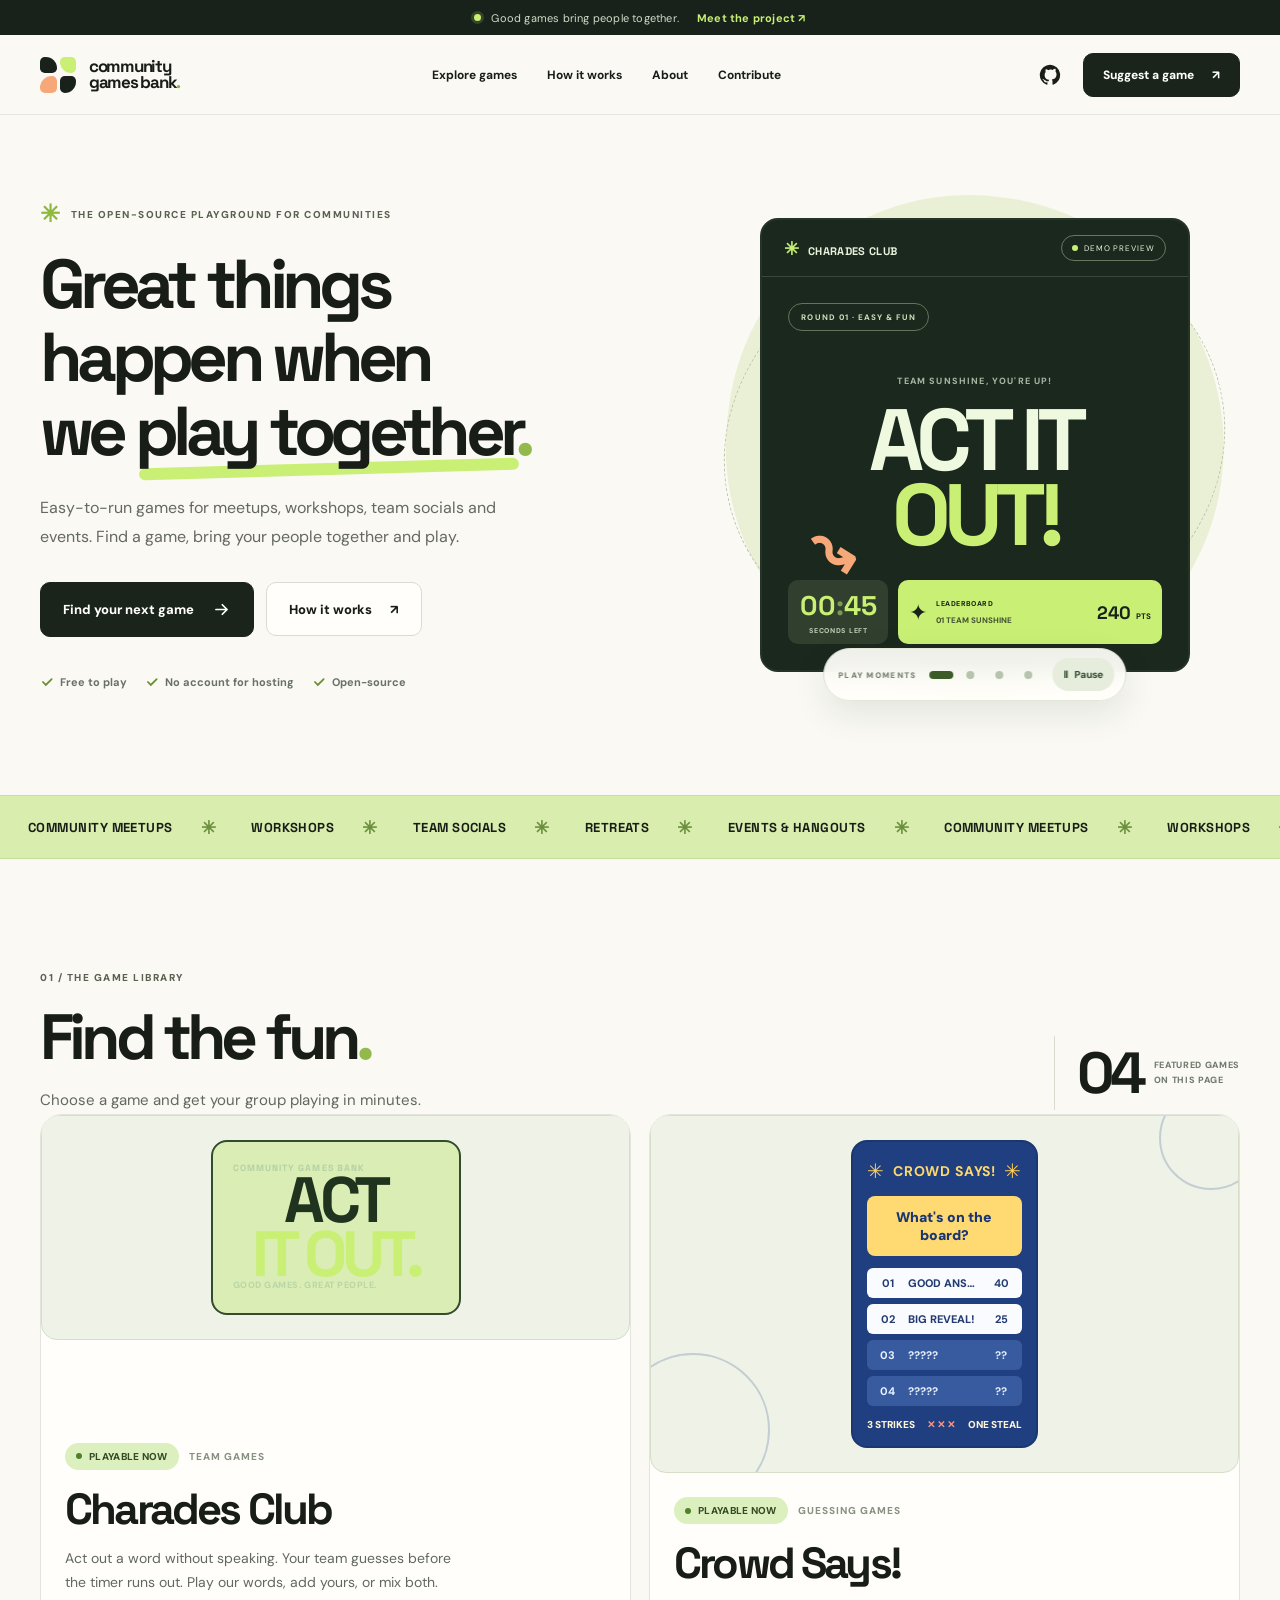
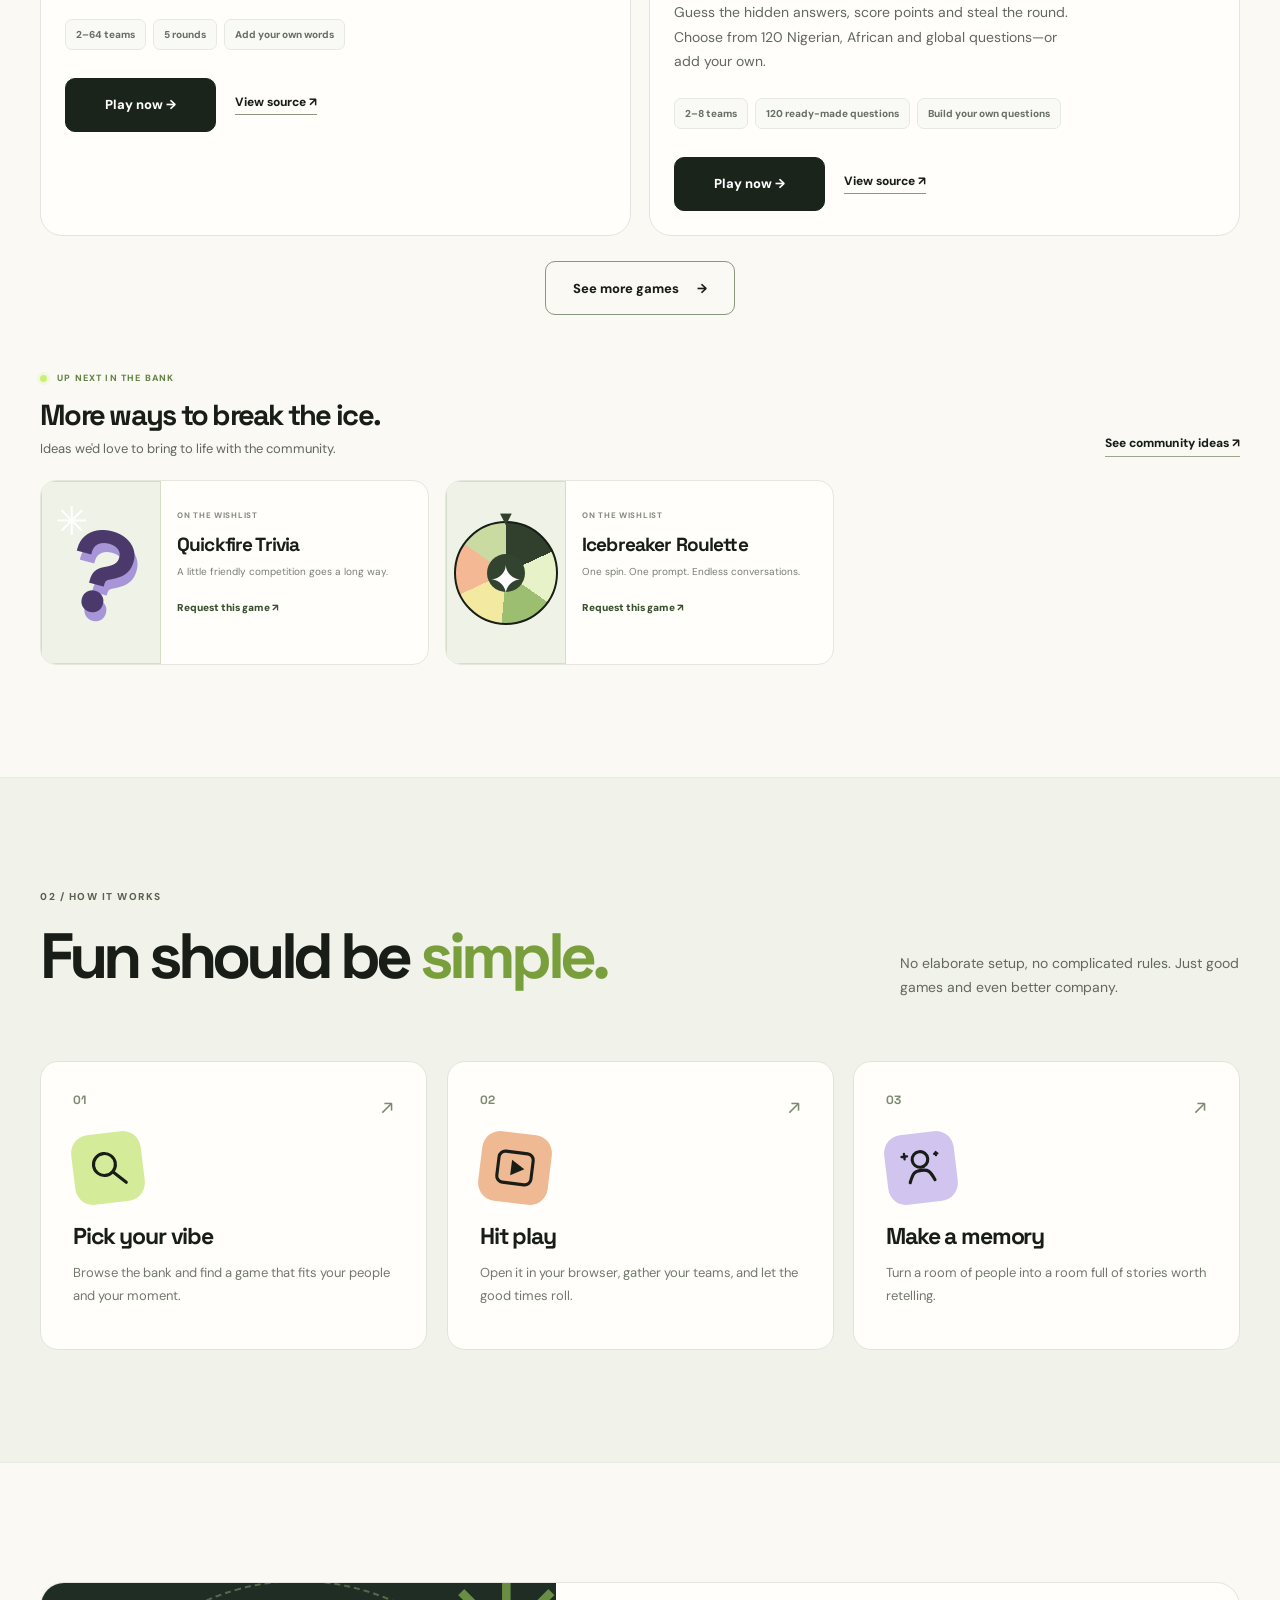
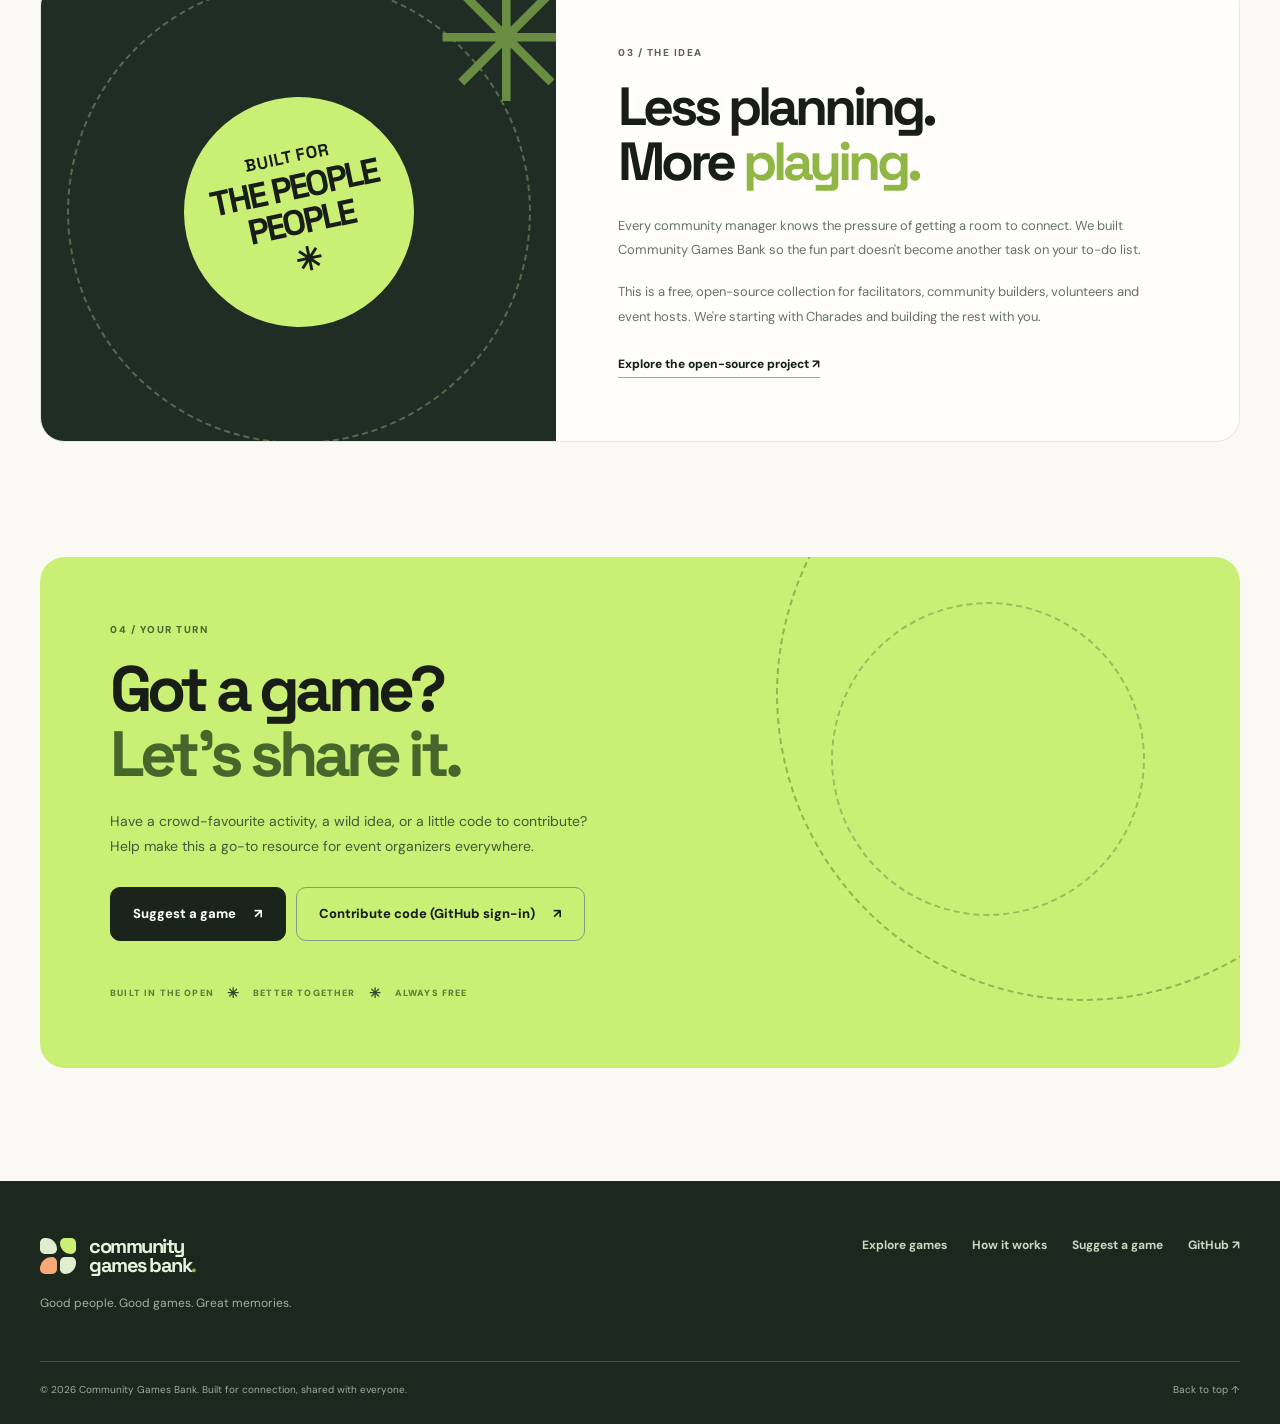
==== commit 7be11eb5: "Remove Human Bingo from the wishlist now that it is live" ====
--- a/index.html
+++ b/index.html
@@ -91,7 +91,6 @@
       <div class="games-more-wrap"><a class="button button-outline button-large" href="/games/">See more games <span aria-hidden="true">→</span></a></div>
       <div class="empty-state" id="emptyState" hidden><span>✳</span><h3>No games found just yet.</h3><p>We're growing the library. Have a game in mind? Help us add it.</p><button type="button" class="button button-dark" data-open-suggest>Suggest a game ↗</button><button class="text-button" id="clearFilters" type="button">Clear filters</button></div>
       <div class="roadmap-block"><div class="roadmap-title"><div><span class="roadmap-label"><span class="tiny-green-dot"></span> UP NEXT IN THE BANK</span><h3>More ways to break the ice.</h3><p>Ideas we'd love to bring to life with the community.</p></div><a class="text-link" href="https://github.com/Mogaji-Bolaji-Abdullah/Community-Games-Bank/issues" target="_blank" rel="noopener noreferrer">See community ideas <span aria-hidden="true">↗</span></a></div><div class="roadmap-grid">
-        <article class="roadmap-card roadmap-bingo"><div class="roadmap-art art-bingo"><div class="bingo-grid" aria-hidden="true"><span>B</span><span>I</span><span>N</span><span>G</span><span>O</span><span>★</span><span>♥</span><span>✳</span><span>✓</span><span>✦</span><span>◌</span><span>★</span><span>●</span><span>✳</span><span>✓</span></div></div><div class="roadmap-content"><span class="mini-status">ON THE WISHLIST</span><h4>Human Bingo</h4><p>Get people mingling with a mission.</p><button type="button" class="wishlist-button" data-request="Human Bingo">Request this game <span aria-hidden="true">↗</span></button></div></article>
         <article class="roadmap-card roadmap-trivia"><div class="roadmap-art art-trivia" aria-hidden="true"><span class="trivia-bubble">?</span><span class="trivia-tick">✳</span></div><div class="roadmap-content"><span class="mini-status">ON THE WISHLIST</span><h4>Quickfire Trivia</h4><p>A little friendly competition goes a long way.</p><button type="button" class="wishlist-button" data-request="Quickfire Trivia">Request this game <span aria-hidden="true">↗</span></button></div></article>
         <article class="roadmap-card roadmap-spin"><div class="roadmap-art art-spin" aria-hidden="true"><div class="spinner-art"><span>✦</span></div><div class="spinner-arrow">▼</div></div><div class="roadmap-content"><span class="mini-status">ON THE WISHLIST</span><h4>Icebreaker Roulette</h4><p>One spin. One prompt. Endless conversations.</p><button type="button" class="wishlist-button" data-request="Icebreaker Roulette">Request this game <span aria-hidden="true">↗</span></button></div></article>
       </div></div>
